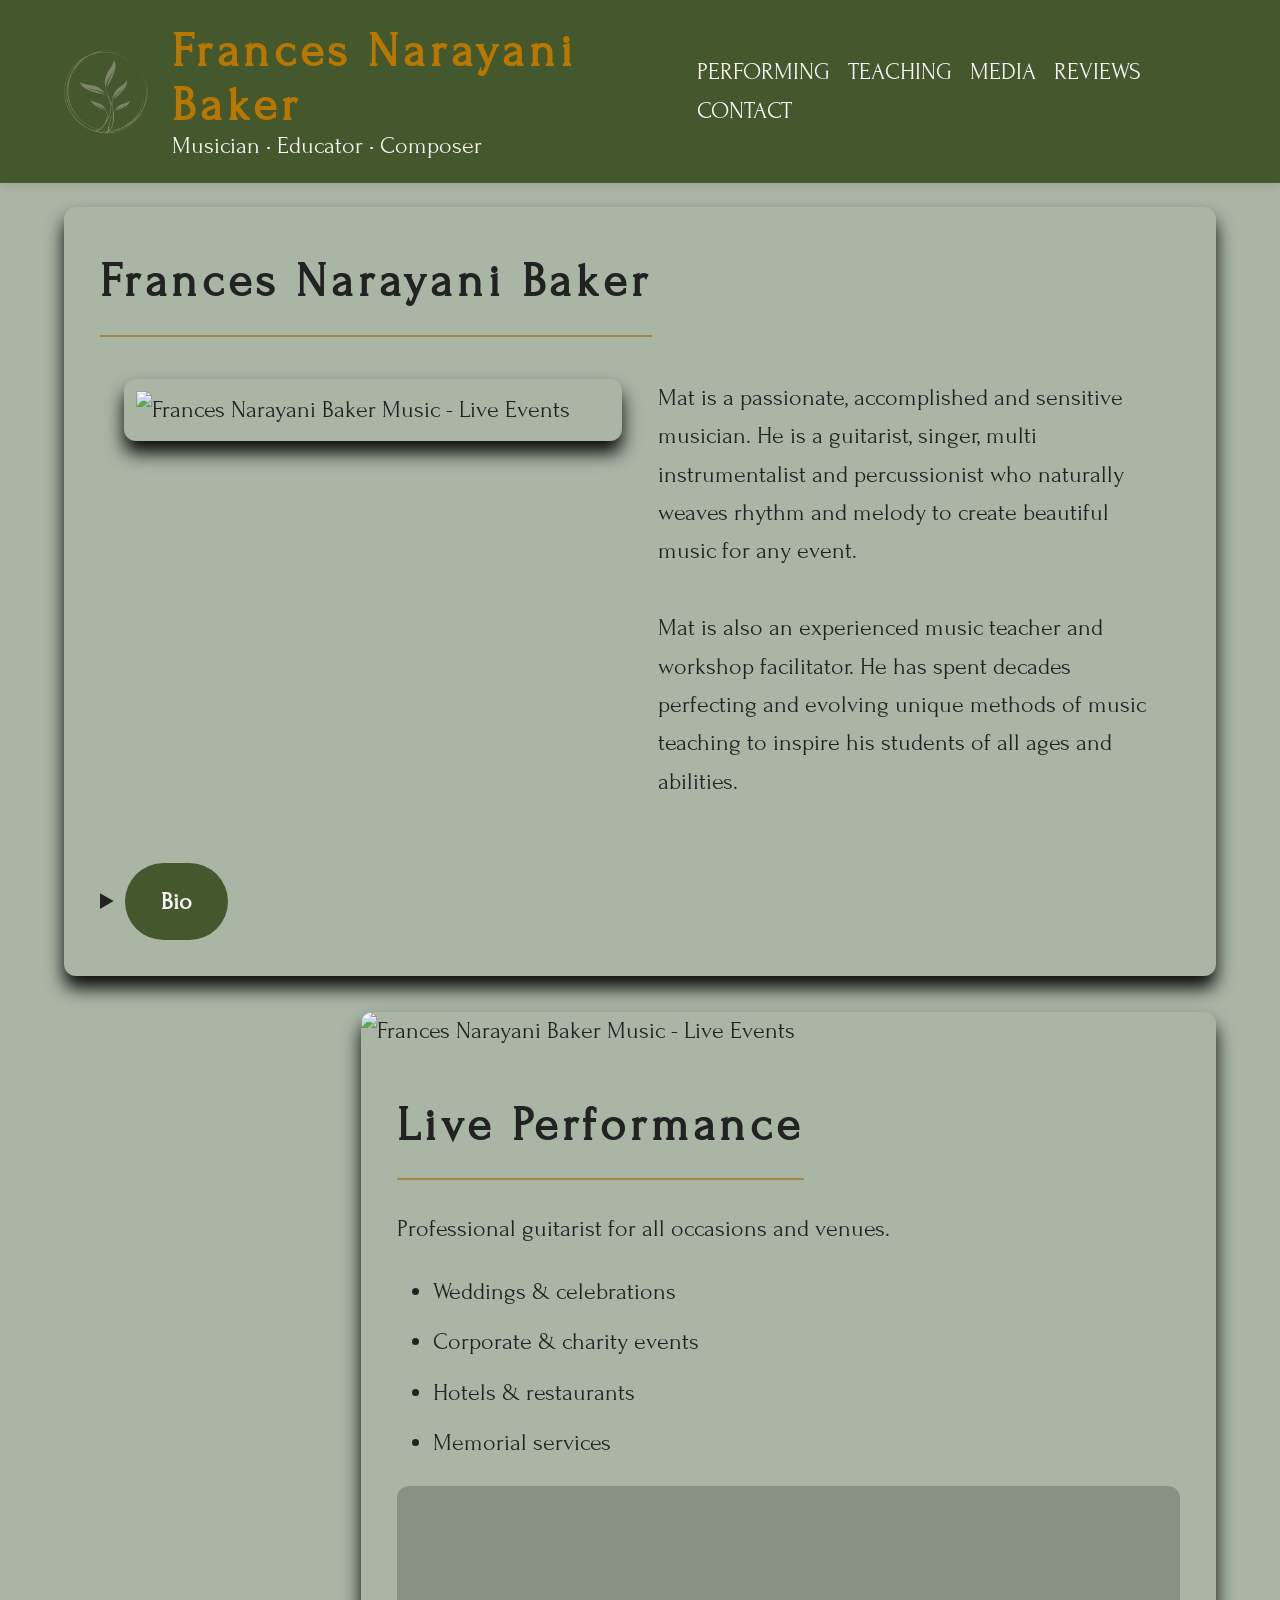
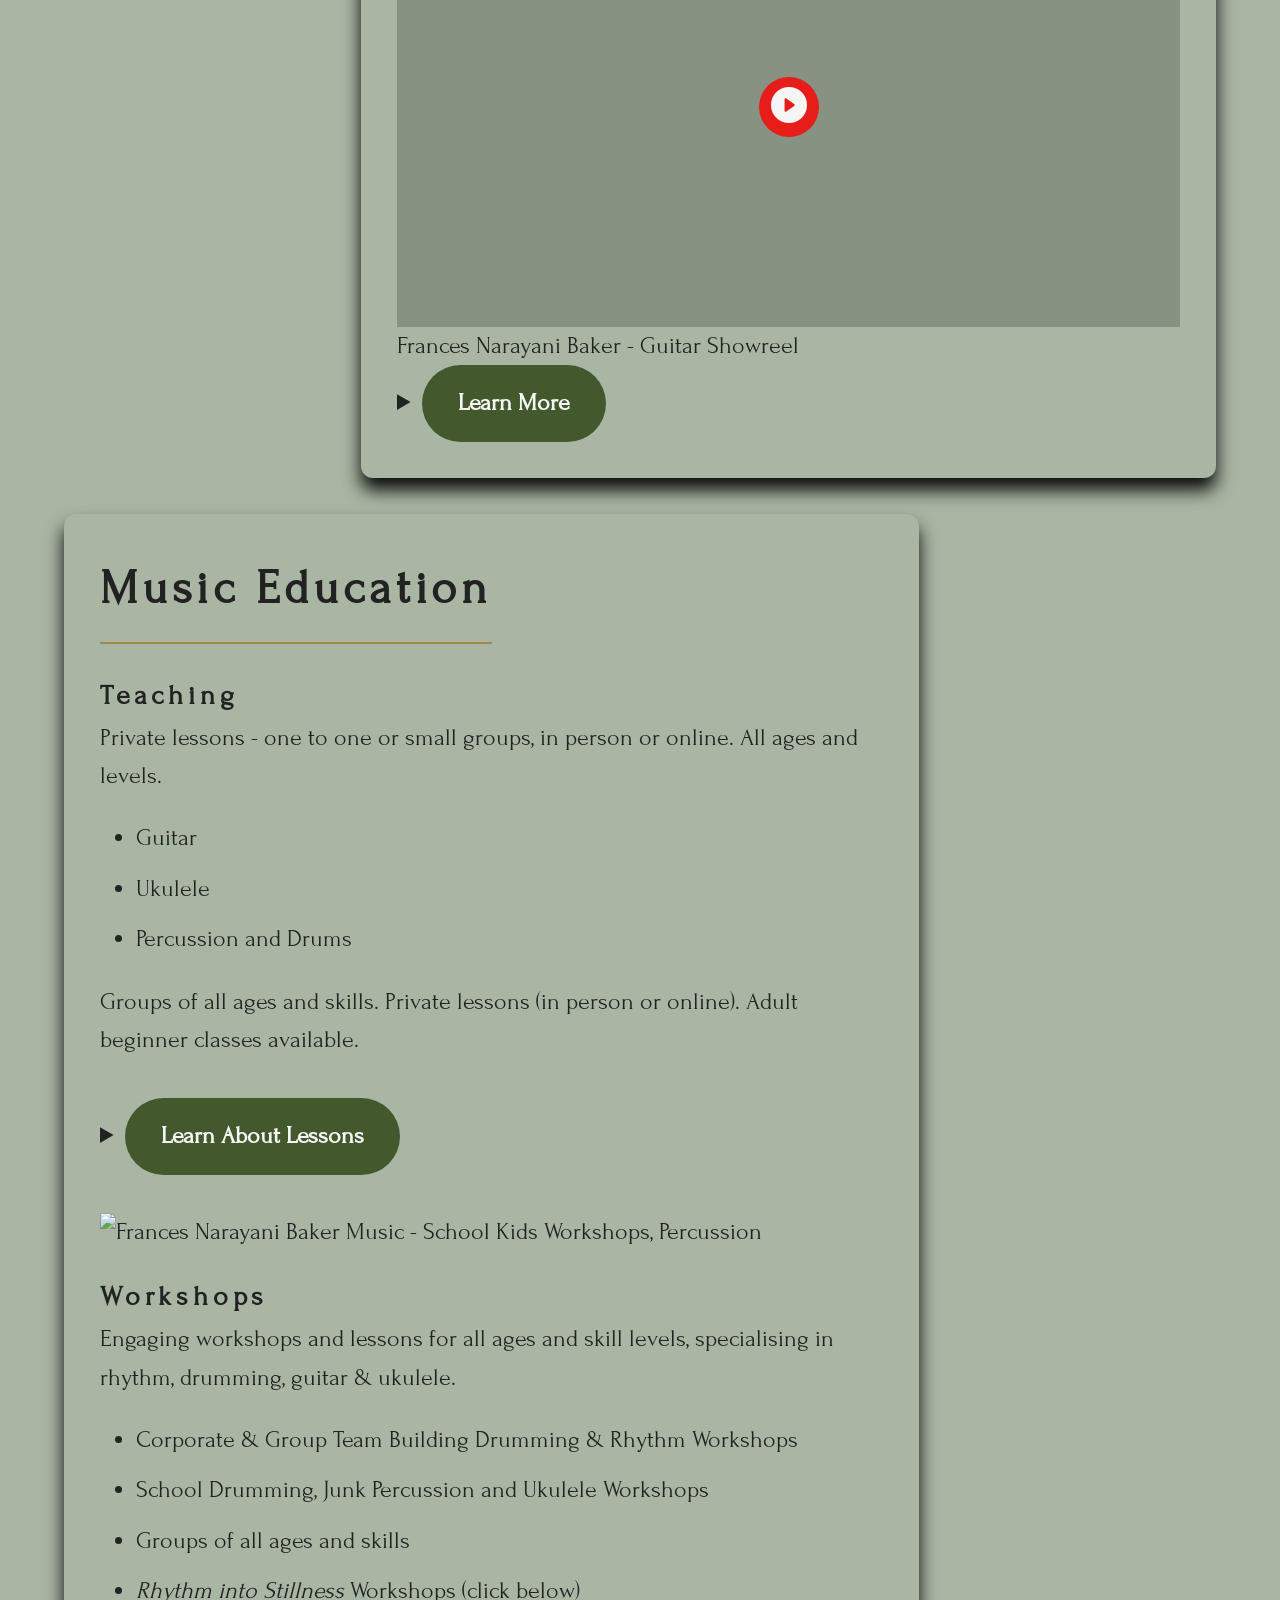
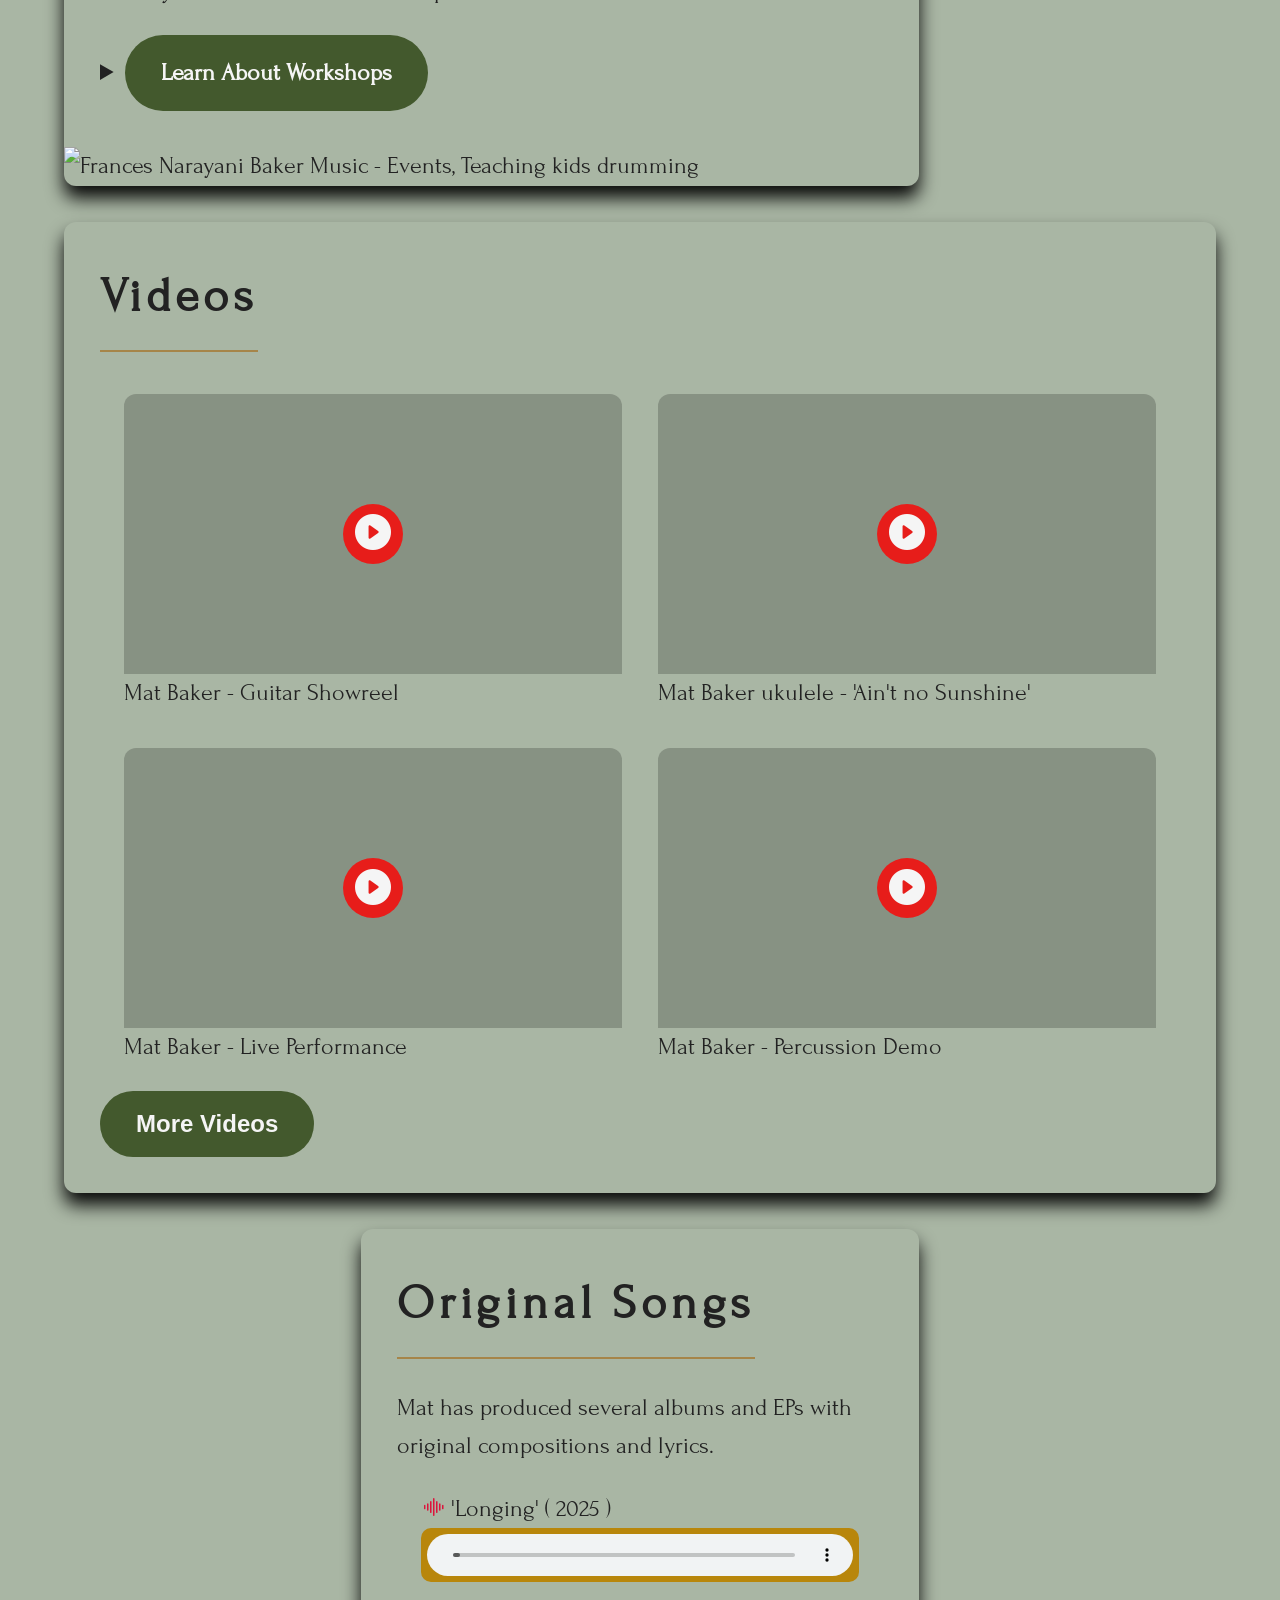
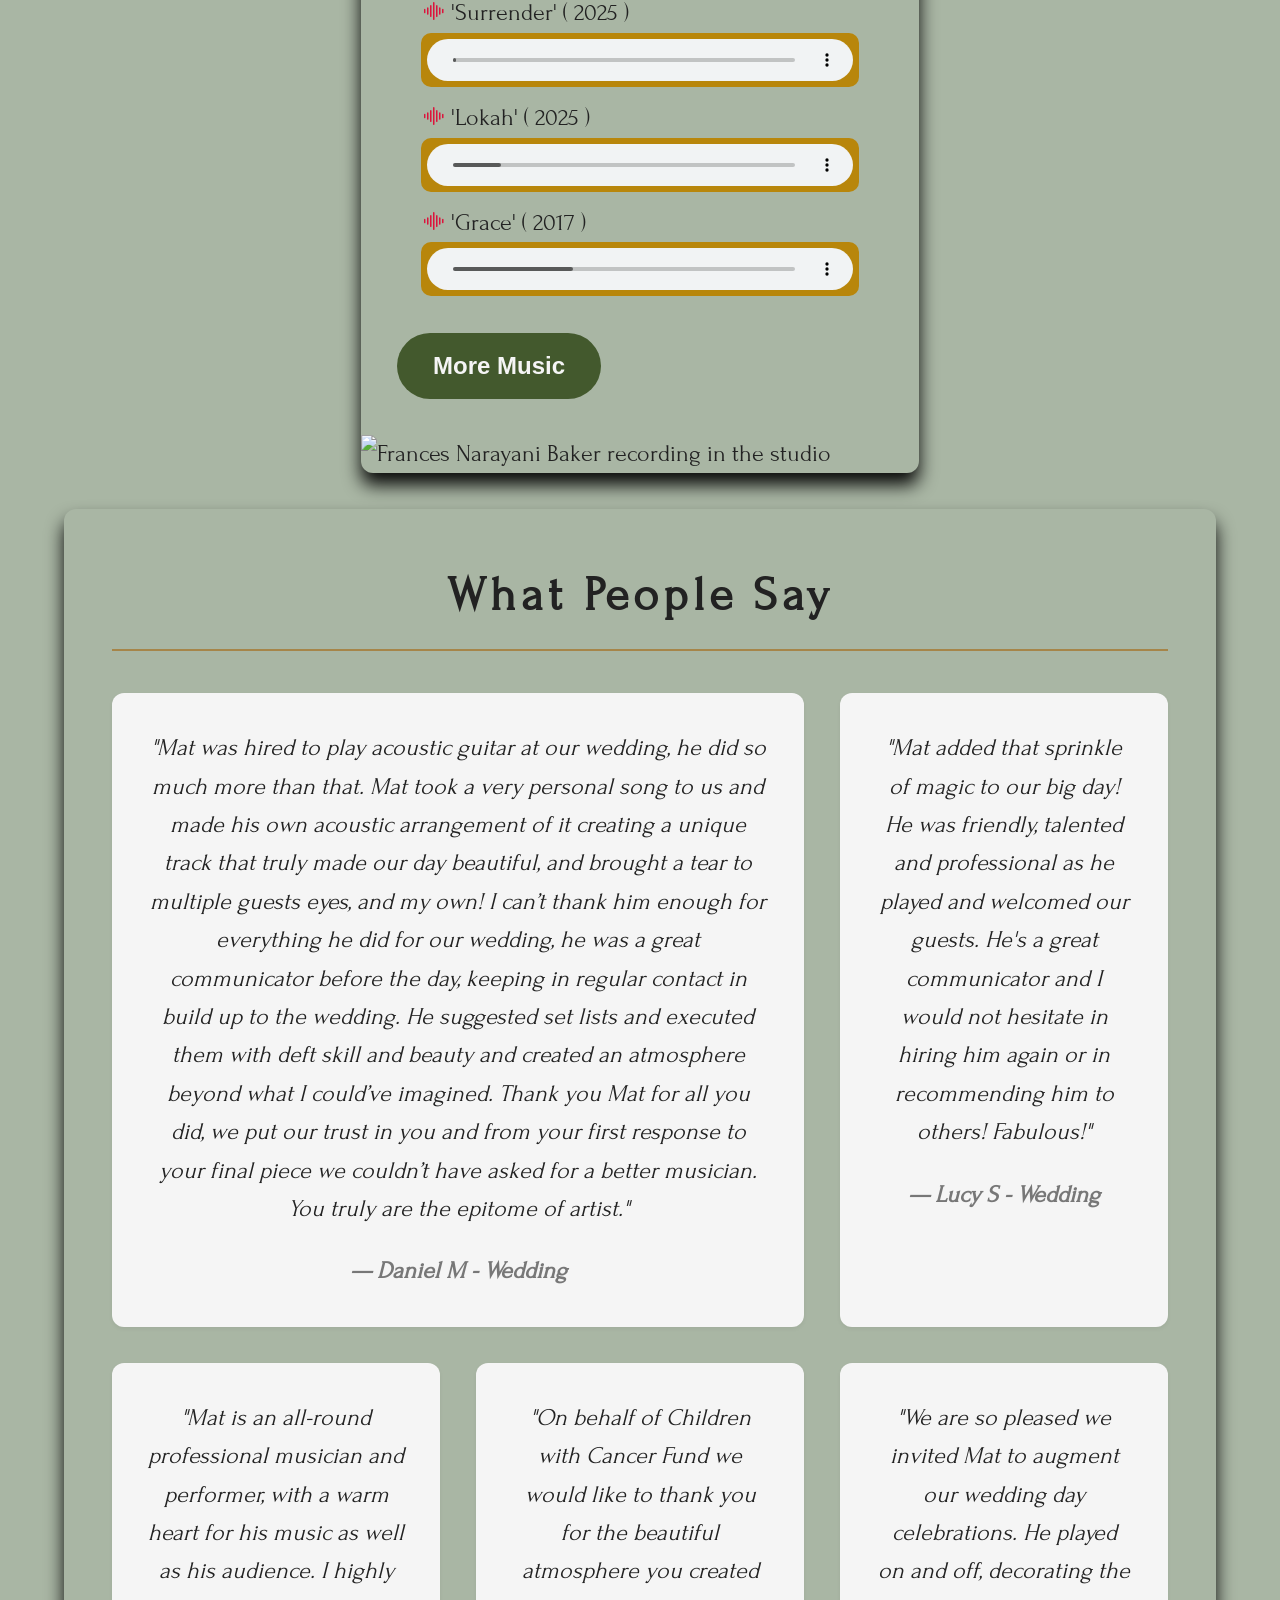
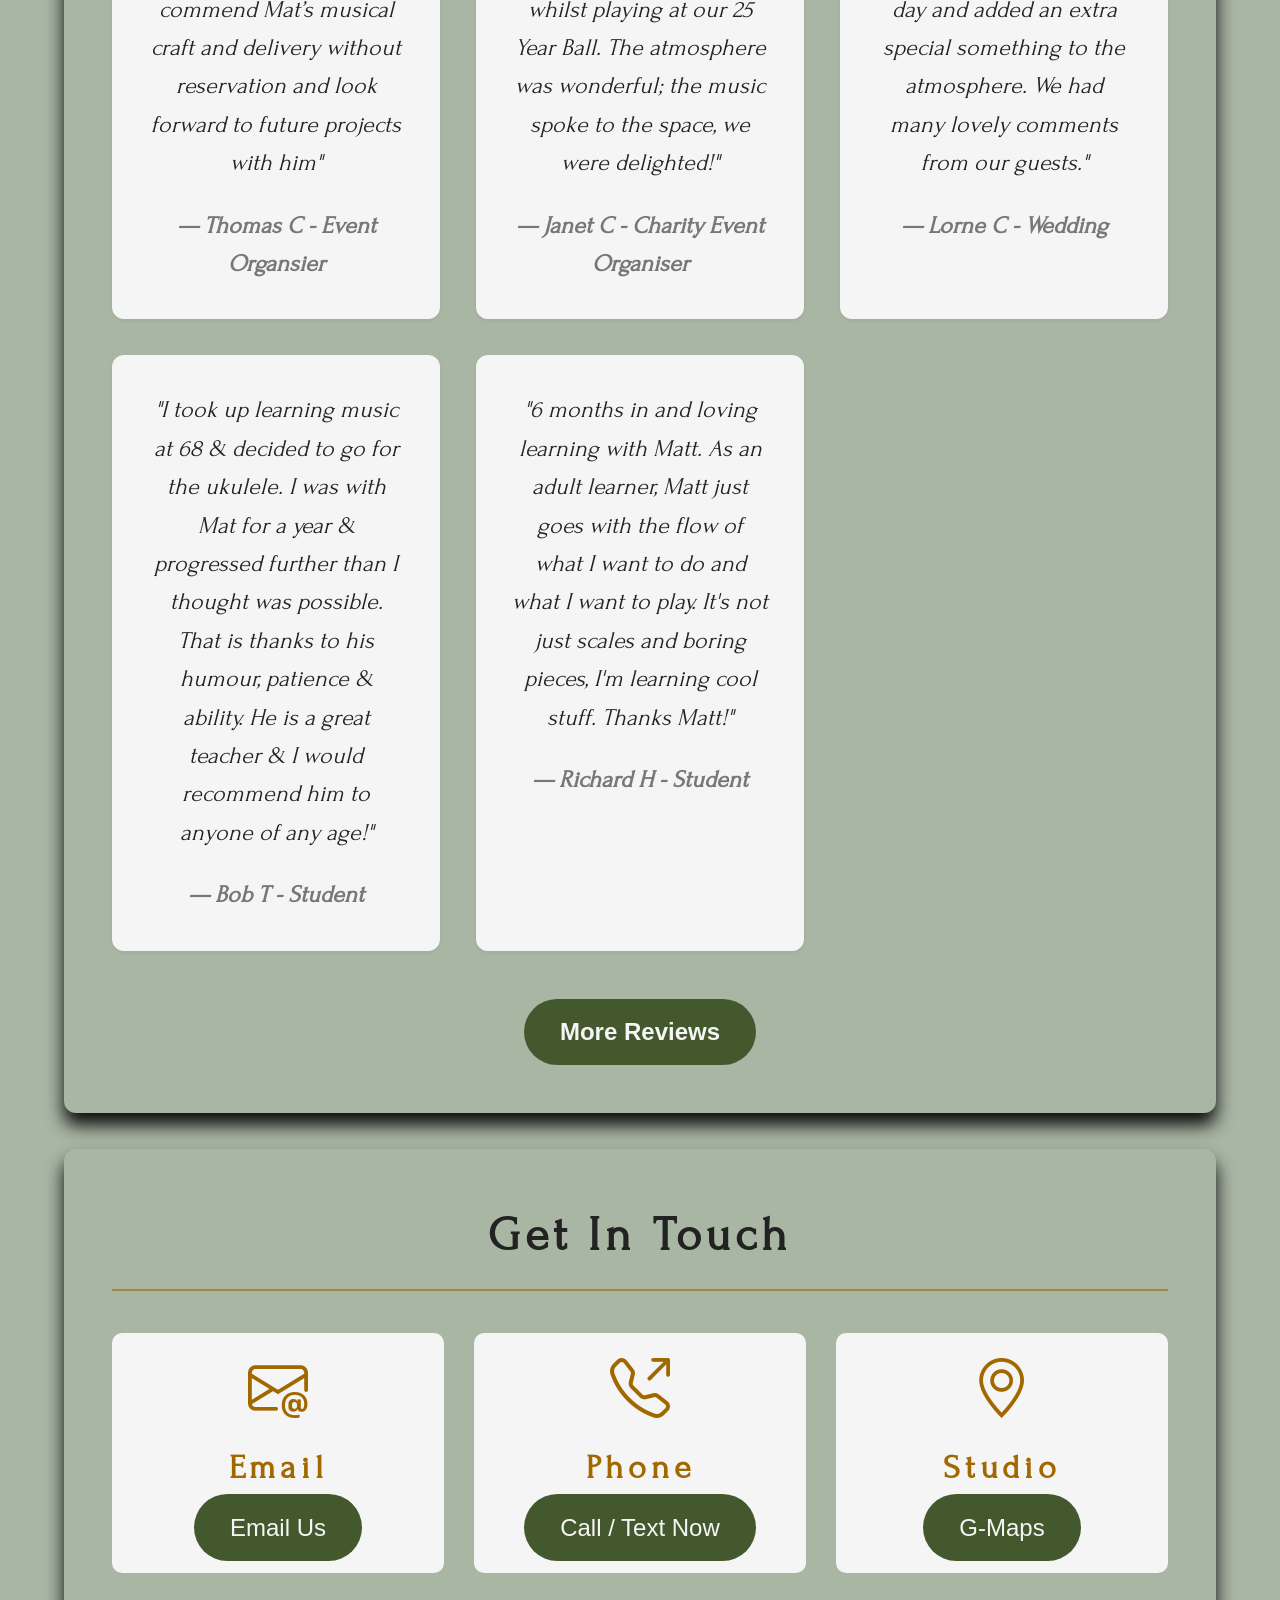
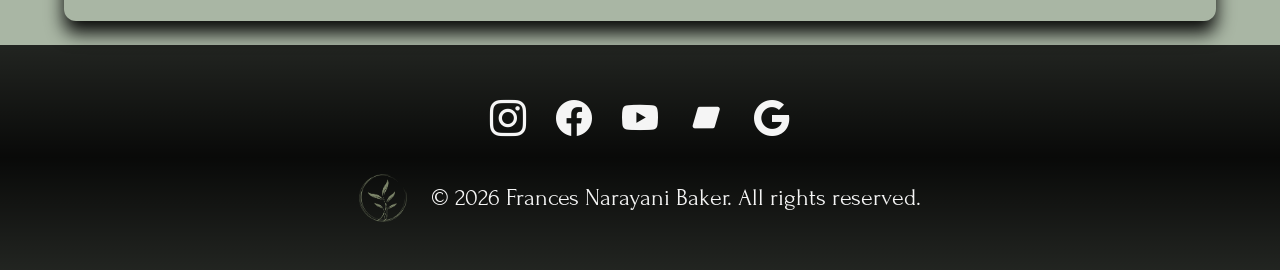
==== index.html @ ab8dd8be "1st template" ====
<!DOCTYPE html>
<html lang="en">
<!-- 
	GRID layout - Portofolio template
    francesnarayanibaker.com
	Made by Sound Spinning (soundspinning@hotmail.com)
    Last Updated: 10-Aug-2026
-->
<head>
	<!-- 1. Core Meta Tags -->
	<!-- ================= -->
	<!-- Character Encoding -->
	<meta charset="UTF-8">
	
	<!-- Viewport (Mobile Optimization) -->
	<meta name="viewport" content="width=device-width, initial-scale=1.0">

	<!-- Code Author -->
	<meta name="author" content="Sound Spinning" />
	
	<!-- Primary Title (Include Keywords + Location) -->
	<title>Frances Narayani Baker | Therapist • Educator • Voice</title>

	<!-- Meta Description (Include Services + Location + Call-to-Action) -->
	<meta name="description" content="Music teaching, performance, East Sussex (UK). Contact for a personalised plan to learn music, percussion for all ages and levels. From one to one to schools.">

	<!-- Canonical URL (Avoid Duplicate Content) -->
	<link rel="canonical" href="https://francesnarayanibaker.com">

	<!-- Favicon (All Sizes) - https://realfavicongenerator.net -->
	<link rel="shortcut icon" href="./favicon.ico" />
	<link rel="icon" type="image/png" href="./favicon-96x96.png" sizes="96x96" />
	<link rel="icon" type="image/svg+xml" href="./favicon.svg" />
	<link rel="apple-touch-icon" sizes="180x180" href="./apple-touch-icon.png" />
    <meta name="apple-mobile-web-app-title" content="Frances Narayani Baker Therapy" />
	<link rel="manifest" href="./site.webmanifest" />

	<!-- 2. Local SEO & Google Business Profile -->
	<!-- ====================================== -->
	<!-- Geo-Region Meta Tags -->
	<!-- Country code -->
	<meta name="geo.region" content="GB">
	<!-- City name -->
	<meta name="geo.placename" content="Polegate">
	
	<!-- Google Business Profile Verification (if applicable) -->
	<meta name="google-site-verification" content="2098875125428845201">

	<!-- Local Business Schema Markup (JSON-LD) -->
	<script type="application/ld+json">
	{
	  "@context": "https://schema.org",
	  "@type": "LocalBusiness",
	  "name": "Frances Narayani Baker Music",
	  "image": "https://francesnarayanibaker.com/Frances_Narayani_Baker_logo.png",
	  "@id": "https://francesnarayanibaker.com",
	  "url": "https://francesnarayanibaker.com",
	  "telephone": "+4407976016103",
	  "priceRange": "$$",
	  "address": {
		"@type": "PostalAddress",
		"streetAddress": "4, Gwynne Gardens, North Rd, Alfriston",
		"addressLocality": "Polegate",
		"addressRegion": "East Sussex",
		"postalCode": "BN26 5XA",
		"addressCountry": "GB"
	  },
	  "geo": {
		"@type": "GeoCoordinates",
		"latitude": 50.8106852,
		"longitude": 0.150852
	  },
	  "OpeningHoursSpecification": {
		"@type": "OpeningHoursSpecification",
		"dayOfWeek": ["Monday", "Tuesday", "Wednesday", "Thursday", "Friday"],
		"opens": "09:00",
		"closes": "17:00"
	  },
	  "sameAs": [
		"https://www.facebook.com/frances.narayani.baker/",
        "https://maps.app.goo.gl/xLrn3Hy6X6aX4E8p9",
		"https://share.google/IEazUCCgmDUl1PNHJ"
	  ]
	}
	</script>

	<!-- 3. Social Media & Open Graph (For Sharing) -->
	<!-- ============================ -->
	<!-- Open Graph (Facebook/LinkedIn) -->
	<meta property="og:title" content="Frances Narayani Baker | Musician • Educator • Composer">
	<meta property="og:description" content="Music teaching, performance, East Sussex (UK). Contact for a personalised plan to learn music, percussion for all ages and levels. From one to one to schools.">
	<meta property="og:image" content="https://francesnarayanibaker.com/Frances_Narayani_Baker_logo.png">
	<meta property="og:url" content="https://francesnarayanibaker.com">
	<meta property="og:type" content="website">
    <meta property="og:locale" content="en_GB">
	
	<!-- Twitter Card (maybe redundant?) -->
	<meta name="twitter:card" content="summary_large_image">
	<meta name="twitter:title" content="Frances Narayani Baker | Musician • Educator • Composer">
	<meta name="twitter:description" content="Music teaching, performance, East Sussex (UK). Contact for a personalised plan to learn music, percussion for all ages and levels. From one to one to schools.">
	<meta name="twitter:image" content="https://francesnarayanibaker.com/Frances_Narayani_Baker_logo.png">

    <!-- 4. Technical SEO & Performance -->
	<!-- ============================== -->
    <!-- FONTS -->
    <!-- Preconnect to Google Fonts/CDN -->
    <!-- <link rel="preconnect" href="https://fonts.googleapis.com">
    <link rel="preconnect" href="https://fonts.gstatic.com" crossorigin>
    <link href="https://fonts.googleapis.com/css2?family=Forum&display=swap" rel="stylesheet"> -->

    <!-- https://fonts.bunny.net/ - do not track, faster than G-fonts [?] -->
    <!-- <link rel="preconnect" href="https://fonts.bunny.net">
    <link href="https://fonts.bunny.net/css?family=forum:400" rel="stylesheet" /> -->
    <!-- Preload critical fonts -->
    <link rel="preload" href="css/fonts/Forum.woff2" as="font" type="font/woff2" crossorigin>

    <!-- Include critical font faces inline -->
    <style>
      @font-face {
        font-family: 'Forum';
        font-style: normal;
        font-weight: 400;
        font-display: swap;
        src: url('css/fonts/Forum.woff2') format('woff2');
      }
    </style>

    <!-- Preload JSON to boost load speed -->
    <link rel="preload" href="js/content.json" as="fetch" crossorigin="anonymous">

    <!-- Preconnect to Image Hosts (e.g., Imgix CDN) -->
    <link rel="preconnect" href="https://sound-spinning-pics.imgix.net">
    
    <!-- Main STYLES -->
    <link rel="stylesheet" href="./css/main.css" />
    <!-- <link rel="stylesheet" href="./css/carousels.css" /> -->
</head>

<body id="home">
    <header class="main-header">
        <div class="header-container">
            <a href="#home" class="branding" title="Home">
                <img src="favicon.svg" alt="Frances Narayani Baker Logo" class="logo">
                <div class="branding-text">
                    <h1>Frances Narayani Baker</h1>
                    <p class="tagline">Musician • Educator • Composer</p>
                </div>
            </a>

            <button class="mobile-menu-toggle" aria-label="Toggle menu" aria-expanded="false">
                <span class="hamburger"></span>
            </button>

            <nav class="main-nav">
                <ul>
                    <li><a href="#performance">Performing</a></li>
                    <!-- <li><a href="#teaching">Workshops</a></li> -->
                    <li><a href="#teaching">Teaching</a></li>
                    <li><a href="#media">Media</a></li>
                    <li><a href="#testimonials">Reviews</a></li>
                    <li><a href="#contact">Contact</a></li>
                </ul>
            </nav>
        </div>
    </header>
    
    <main class="grid-container">
        <!-- About Section -->
        <section id="about" class="card about">
            <div class="card-content">
                <!-- 3D Carousel -->
                <!-- <section class="carousel-section">
                    <div class="carousel-container">
                        <div class="carousel-3d-wrapper">
                            <div class="carousel-3d-track"> -->
                                <!-- Populated by content.js -->
                            <!-- </div>
                        </div>
                        <button class="carousel-nav carousel-prev" aria-label="Previous"><i class="bi bi-chevron-left"></i></button>
                        <button class="carousel-nav carousel-next" aria-label="Next"><i class="bi bi-chevron-right"></i></button>
                        <div class="carousel-indicators"></div>
                    </div>
                    <div id="carousel-fallback" style="display:none">
                        <p>Content failed to load. Please refresh or check your connection.</p>
                    </div>
                </section> -->
                <h2>Frances Narayani Baker</h2>
                <div class="about-grid">
                <div class="card card-main-image">
                    <img src="https://sound-spinning-pics.imgix.net/mat/mat_baker_perform_13.jpg?w=800&auto=compress,enhance,format" alt="Frances Narayani Baker Music - Live Events">
                </div>
                <!-- <br> -->
                <p>
                    Mat is a passionate, accomplished and sensitive musician. He is a guitarist, singer, multi instrumentalist and percussionist who naturally weaves rhythm and melody to create beautiful music for any event. 
                <!-- </p> -->
                    <br><br>
                <!-- <p> -->
                    Mat is also an experienced music teacher and workshop facilitator. He has spent decades perfecting and evolving unique methods of music teaching to inspire his students of all ages and abilities.
                </p>
                </div>
                <br>
                <details>
                    <summary><span class="cta">Bio</span></summary>
                    <p>
                        <br>
                        Mat is a solo artist and teacher (<strong>guitar, bouzouki, ukulele, voice, drums & percussion</strong>).
                        <br><br>
                        He has performed live for <strong>over 35 years</strong>: solo, and alongside many international musicians. He's taught music for over 30 years, and has also recorded with a large range of international artists including <strong>Ladysmith Black Mambazo</strong> (South African acapella group).
                        <br><br>
                        Mat studied at the <strong>London Guitar Institute</strong>, as well as with various world renowned music teachers including Glen Velez (master frame drummer) and Reinhard Flatischler (Taketina). He has spent a number of years living in Spain, where he studied and soaked up the flamenco flavours.
                        <br><br>
                        He dedicates his career to both performing and teaching, sharing his passion for the joy of creating music.
                    </p>
                </details>
            </div>
        </section>

        <!-- Performance Section -->
        <section id="performance" class="card performance">
            <div class="card-image">
                <img src="https://sound-spinning-pics.imgix.net/mat/profile_6_bouzouki.jpg?w=800&auto=compress,enhance,format" alt="Frances Narayani Baker Music - Live Events" loading="lazy">
            </div>
            <div class="card-content">
                <h2>Live Performance</h2>
                <p>Professional guitarist for all occasions and venues.</p>
                <ul>
                    <li>Weddings & celebrations</li>
                    <li>Corporate & charity events</li>
                    <li>Hotels & restaurants</li>
                    <li>Memorial services</li>
                </ul>
                <!-- VID-live -->
                <div class="video-item">
                    <div class="video-thumb" 
                         data-youtube-id="txP4tpgor30" 
                         style="background-image: url(https://img.youtube.com/vi/txP4tpgor30/hqdefault.jpg)">
                        <button class="play-button" aria-label="Play video">
                            <i class="bi bi-play-circle-fill"></i>
                        </button>
                    </div>
                    <p><i class="bi bi-film"> </i>Frances Narayani Baker - Guitar Showreel</p>
                </div>
                <details>
                    <summary><span class="cta">Learn More</span></summary>
                    <p>
                        <br>
                        Atmospheric acoustic music from an experienced, passionate and sensitive musician.
                        <ul>
                            <li>Mat creates an <strong>ambience and atmosphere</strong>, a beautiful background to your special event.</li>
                            <li>He offers a unique mix of styles <strong>tailored to your needs</strong>, as well as bespoke arrangements.</li>
                            <li>His main influences are <strong>Jazz, Folk, Classical, Celtic, Latin and Soul</strong>. He's also a singer and can include vocals in your song list.</li>
                            <li>Mat has performed live for <strong>over 35 years</strong> solo, as well as alongside many international musicians.</li>
                        </ul>
                    </p>
                    <p>
                        <strong>Equipment</strong>: <br>
                        High quality compact and discreet sound system (AER) to adapt for intimate or larger gatherings. Battery amplification is also catered for. A microphone can be provided for speeches, as well as recorded background music during breaks.
                    </p>
                    <br>
                    <details>
                        <summary><strong>Sample Song List</strong> (click to open)</summary>
                        <p>
                            Happy Birthday! - Traditional & Stevie Wonder <br>
                            You Are The Sunshine of My Life - Stevie Wonder <br>
                            Norwegian Wood - The Beatles <br>
                            Yesterday - The Beatles <br>
                            Bloom (The Paper Kites) Inst. & Voc <br>
                            Scarborough Fair - Traditional <br>
                            Wild Mountain Thyme - Traditional <br>
                            Keep Your Head Up - Ben Howard <br>
                            Baby Can I Hold You Tonight - Tracy Chapman <br>
                            Romance - Classical <br>
                            Herencia Latina - Paco Peña <br>
                            Entre Dos Aguas - Paco de Lucia <br>
                            Aint No Sunshine - Bill Withers <br>
                            Sally Gardens - Traditional <br>
                            Drunken Sailor - Traditional <br>
                            Many Rivers to Cross - Jimmy Cliff (UB40) <br>
                            Fragile - Sting <br>
                            So What - Miles Davis <br>
                            All Blues - Miles Davis <br>
                            Here comes the Sun - George Harrison (the Beatles) <br>
                            Tomorrow the Sun Will Rise - unknown <br>
                            Silent Night - Traditional <br>
                            Aire de Flamenco <br>
                            Every Breath You Take - The Police <br>
                            How Insensitive - Antonio Carlos Jobim <br>
                            Amazing Grace - Gospel traditional <br>
                            Dance of a Dark Sea - unknown <br>
                            Cavatina - Stanley Myers <br>
                            Lokah Samastah - Traditional Peace mantra <br>
                            Pretty Maid Milking Her Cow - Traditional Irish <br>
                            Si Bheag Si Mhor - Turlough O’Carolan <br>
                            Down to the River - Gospel Traditional <br>
                            Ashokan Farewell - Traditional <br>
                            Dirty Old Town - Ewan MacColl (the Pogues) <br>
                            Nkosi Sikelel' iAfrika - Traditional South African <br>
                            Sarvesham - Tina Turner inspired peace mantra <br>
                            Gayatri Mantra - Traditional Indian <br>
                            In the bleak midwinter - Holst <br>
                            Greensleeves - traditional <br>
                            Tears in Heaven - Eric Clapton <br>
                            Don't know Why - Jesse Harris (Norah Jones) <br>
                        </p>
                    </details>
                    <br>
                    <a href="#contact"><button class="cta">Bookings & Info</button></a>
                </details>
            </div>
        </section>

        <!-- Teaching Section -->
        <section id="teaching" class="card teaching">
            <div class="card-content">
                <h2>Music Education</h2>
                <h3 id="lessons" style="padding-top: 0;">Teaching</h3>
                <p>Private lessons - one to one or small groups, in person or online. All ages and levels.</p>
                <ul>
                    <li>Guitar</li>
                    <li>Ukulele</li>
                    <li>Percussion and Drums</li>
                </ul>
                <p>Groups of all ages and skills. Private lessons (in person or online). Adult beginner classes available.
                </p>
                <br>
                <details>
                    <summary><span class="cta">Learn About Lessons</span></summary>
                    <p>
                        <br>
                        The <strong>joy and pleasure of being creative</strong> with a musical instrument is something we can all experience given the right support.
                        <ul>
                            <li>Learn the tricks and tools to play expressive and dynamic music.</li>
                            <li>Tailor made lessons to inspire creativity and passion for adults and children.</li>
                            <li>From one to one lessons at any age to kids workshops in schools.</li>
                        </ul>
                    </p>
                    <a href="#contact"><button class="cta">Book a Lesson</button></a>
                </details>

                <br>
                <div class="card-image">
                <img src="https://sound-spinning-pics.imgix.net/mat/mat_baker_schools_1.jpg?w=800&auto=compress,enhance,format" alt="Frances Narayani Baker Music - School Kids Workshops, Percussion">
                </div>

                <h3>Workshops</h3>
                <p>Engaging workshops and lessons for all ages and skill levels, specialising in rhythm, drumming, guitar & ukulele.</p>
                <ul>
                    <li>Corporate & Group Team Building Drumming & Rhythm Workshops</li>
                    <li>School Drumming, Junk Percussion and Ukulele Workshops</li>
                    <li>Groups of all ages and skills</li>
                    <li><em>Rhythm into Stillness</em> Workshops (click below)</li>
                </ul>
                <details>
                    <summary><span class="cta">Learn About Workshops</span></summary>
                    <p>
                        <br>
                        <h4>Team Building Workshops</h4>
                        Drumming and rhythm are an incredible team building tool. They can be unifying, empowering and bonding. We can all join in a rhythm, irrespective of ability. The power of listening and building rhythm together is a powerful, primal experience.  Mat is an experienced and engaging workshop facilitator who brings lightness, fun and creativity to all his workshops.
                    </p>
                    <p>
                        <br>
                        <h4>School Workshops</h4>
                        <h5>Drum and Junk Percussion</h5>
                        Children love to drum! It is an engaging and educational experience that encourages focus, coordination and listening skills. 
                        <br><br>
                        For younger children, drumming is a way to learn about numbers and develop concentration. For older children, it can help build confidence and creativity and support them to work together.  All the time being playful and fun, whilst experiencing a connection to music in the most primal way. People have drummed all over the world for thousands of years. 
                        <br><br>
                        Workshops are available for all ages from pre-school to year 12, including SEN. 
                        <br>
                        Drums are provided. 
                        <br><br>
                        <h5>Ukulele Workshops</h5>
                        The ukulele is an accessible, easy, fun instrument that can be a gateway into the magic of playing music. Learning it combines rhythm, melody, and chords. The ukulele is a beautiful instrument in its own right, whilst also being a natural introduction to the world of stringed instruments. 
                        <br><br>
                        Workshops are suitable for all ages from 6 years, and can be for complete beginners or tailored for those with experience.  Instruments provided depending on numbers.
                    </p>
                    <p>
                        <br>
                        <h4>Rhythm into Stillness</h4>
                        Join Mat for a rhythmical, meditative journey. A playful and challenging exploration into our body, mind and soul using drums, steps, claps, shakers and your voice.
                        <ul>
                            <li>Use different rhythmical patterns to support your growth in body awareness.</li>
                            <li>Starting energetically we will move towards a place of inner stillness.</li>
                            <li>No musical skills are necessary just an openness to explore.</li>
                        </ul>
                        <span style="position: relative; display: block;"><img class="stillness" src="assets/rhythm_into_stillness_logo.svg" alt="rhythm into stillness logo"></span>
                    </p>
                    <a href="#contact"><button class="cta">Book a Workshop</button></a>
                </details>

            </div>
            <div class="card-image">
                <img src="https://sound-spinning-pics.imgix.net/mat/profile_3b.jpg?w=800&auto=compress,enhance,format" alt="Frances Narayani Baker Music - Events, Teaching kids drumming">
            </div>
        </section>

        <!-- Videos Section -->
        <section id="media" class="card videos">
            <div class="card-content">
            <h2>Videos</h2>
            <div class="video-grid">
            <!-- Populated by content.js -->
                <!-- Lazy-loaded YouTube iframe placeholder -->
            </div>
            <a href="https://www.youtube.com/@matbakermusic" target="_blank" rel="noopener"><button class="cta">More Videos</button></a>
            </div>
        </section>
        
        <!-- Composition Section -->
        <section id="composition" class="card composition">
            <div class="card-content">
                <h2>Original Songs</h2>
                <p>Mat has produced several albums and EPs with original compositions and lyrics.</p>
                <div class="audio-player">
                <!-- Populated by content.js -->
                </div>
                <a href="https://matbaker.bandcamp.com/" target="_blank" rel="noopener"><button class="cta">More Music</button></a>
            </div>
            <div class="card-image">
                <img src="https://sound-spinning-pics.imgix.net/mat/mat_baker_perform_6.jpg?w=800&auto=compress,enhance,format" alt="Frances Narayani Baker recording in the studio" loading="lazy">
            </div>
        </section>
        
        <!-- Testimonials -->
        <section id="testimonials" class="card testimonials">
            <h2>What People Say</h2>
            <div class="testimonial-grid">
                <blockquote>
                    <p>"Mat was hired to play acoustic guitar at our wedding, he did so much more than that. Mat took a very personal song to us and made his own acoustic arrangement of it creating a unique track that truly made our day beautiful, and brought a tear to multiple guests eyes, and my own! I can’t thank him enough for everything he did for our wedding, he was a great communicator before the day, keeping in regular contact in build up to the wedding. He suggested set lists and executed them with deft skill and beauty and created an atmosphere beyond what I could’ve imagined. Thank you Mat for all you did, we put our trust in you and from your first response to your final piece we couldn’t have asked for a better musician. You truly are the epitome of artist."</p>
                    <cite>— Daniel M - Wedding</cite>
                </blockquote>
                <blockquote>
                    <p>"Mat added that sprinkle of magic to our big day! He was friendly, talented and professional as he played and welcomed our guests. He's a great communicator and I would not hesitate in hiring him again or in recommending him to others! Fabulous!"</p>
                    <cite>— Lucy S - Wedding</cite>
                </blockquote>
                <blockquote>
                    <p>"Mat is an all-round professional musician and performer, with a warm heart for his music as well as his audience. I highly commend Mat’s musical craft and delivery without reservation and look forward to future projects with him"</p>
                    <cite>— Thomas C - Event Organsier</cite>
                </blockquote>
                <blockquote>
                    <p>"On behalf of Children with Cancer Fund we would like to thank you for the beautiful atmosphere you created whilst playing at our 25 Year Ball. The atmosphere was wonderful; the music spoke to the space, we were delighted!"</p>
                    <cite>— Janet C - Charity Event Organiser</cite>
                </blockquote>
                <blockquote>
                    <p>"We are so pleased we invited Mat to augment our wedding day celebrations. He played on and off, decorating the day and added an extra special something to the atmosphere. We had many lovely comments from our guests."</p>
                    <cite>— Lorne C - Wedding</cite>
                </blockquote>
                <blockquote>
                    <p>"I took up learning music at 68 & decided to go for the ukulele. I was with Mat for a year & progressed further than I thought was possible. That is thanks to his humour, patience & ability. He is a great teacher & I would recommend him to anyone of any age!"</p>
                    <cite>— Bob T - Student</cite>
                </blockquote>
                <blockquote>
                    <p>"6 months in and loving learning with Matt. As an adult learner, Matt just goes with the flow of what I want to do and what I want to play. It's not just scales and boring pieces, I'm learning cool stuff. Thanks Matt!"</p>
                    <cite>— Richard H - Student</cite>
                </blockquote>
            </div>
            <a href="https://www.google.com/maps/place/Frances+Narayani+Baker/@50.8231929,0.0465734,12z/data=!4m8!3m7!1s0x83c4c03116a659c7:0xaa0e3ba9e5090d31!8m2!3d50.8232219!4d0.1289732!9m1!1b1!16s%2Fg%2F11ygl4wwb5?entry=ttu&g_ep=EgoyMDI2MDgwNS4xIKXMDSoASAFQAw%3D%3D" target="_blank" rel="noopener"><button class="cta">More Reviews</button></a>
        </section>
        
        <!-- Contact Section -->
        <section id="contact" class="card contact">
            <h2>Get In Touch</h2>
            <section class="features">
                <div class="feature">
                    <i class="bi bi-envelope-at"></i>
                    <h3>Email</h3>
                    <!-- <p>Contact for a free consultation</p> -->
                    <a href="mailto:francesnarayanibaker@gmail.com"><button class="cta">Email Us</button></a>
                </div>
                <div class="feature">
                    <i class="bi bi-telephone-outbound"></i>
                    <h3>Phone</h3>
                    <!-- <p>Let's discuss your specific needs</p> -->
                    <a href="tel:+4407976016103"><button class="cta">Call / Text Now</button></a>
                </div>
                <div class="feature">
                    <i class="bi bi-geo-alt"></i>
                    <h3>Studio</h3>
                    <!-- <p>East Sussex (UK)</p> -->
                    <!-- <br> -->
                    <a href="https://maps.app.goo.gl/xLrn3Hy6X6aX4E8p9" target="_blank" rel="noopener"><button class="cta">G-Maps</button></a>
                </div>
            </section>

            <!-- <details>
			    <summary><span class="cta">Fill a Form</span></summary>
                <form class="contact-form">
                    <input type="text" placeholder="Your Name" required>
                    <input type="email" placeholder="Your Email" required>
                    <select>
                        <option value="">I'm interested in...</option>
                        <option value="lessons">Music Lessons</option>
                        <option value="performance">Booking a Performance</option>
                        <option value="composition">Commissioning Music</option>
                        <option value="other">Other Inquiry</option>
                    </select>
                    <textarea placeholder="Your Message" rows="5" required></textarea>
                    <button type="submit" class="cta">Send Message</button>
                </form>
            </details> -->
        </section>
    </main>
    
    <footer class="footer">
        <div class="social-links">
            <a href="https://www.instagram.com/francesnarayanibaker/" target="_blank" rel="noopener"><i class="bi bi-instagram" title="Instagram"></i></a>
            <a href="https://www.facebook.com/frances.narayani.baker/" target="_blank" rel="noopener"><i class="bi bi-facebook" title="Facebook"></i></a>
            <a href="https://www.youtube.com/@NarayaniKirtan" target="_blank" rel="noopener"><i class="bi bi-youtube" title="YouTube"></i></a>
            <a href="https://francesnarayanibaker.bandcamp.com/" target="_blank" rel="noopener"><i class="bi bi-suit-diamond-fill" title="Bandcamp"></i></a>
            <a href="https://share.google/IEazUCCgmDUl1PNHJ" target="_blank" rel="noopener"><i class="bi bi-google" title="G-Reviews"></i></a>
            <!-- <a href="https://musicbrainz.org/artist/18c39086-f606-4fdf-ba03-85aec6dfb7ba" target="_blank" rel="noopener"><img src="/css/icons/musicbrainz.svg" class="bi bi-musicbrainz" title="MusicBrainz" style="width: 1.5rem; height: 1.667rem; margin-bottom: -0.2rem;">
            </a> -->
        </div>
        <div class="footer-row">
            <a href="#home">
                <img src="favicon.svg" alt="Frances Narayani Baker Logo" class="logo">
            </a>
            &copy; 2026 Frances Narayani Baker. All rights reserved.
        </div>
    </footer>

	<!-- <div class="foot-bar">
		<span>
			<a>
			<span>&#9874;</span>
            </a>
		</span>
	</div> -->

    <!-- MODALs -->
	<!-- Controls MODAL -->
	<!-- <div id="controls-modal">
	    <span class="close">&cross;</span> -->

		<!--Theme switch-->
		<!-- <input type="checkbox" id="themeSwitch" name="theme-switch" class="theme-switch__input" />
		<label for="themeSwitch" class="theme-switch__label">
		  <span>Switch theme</span>
		</label> -->

		<!--Gap switch-->
		<!-- <span class="range">
			<datalist id="values">
		  	<option value="-2" label="1"></option>
		  	<option value="-1" label="2"></option>
		  	<option value="0" label="3"></option>
		  	<option value="1" label="4"></option>
		  	<option value="2" label="5"></option>
		  </datalist>
		  <input type="range" min="-2" max="2" value="0" step="1" list="values" id="gapSwitch"name="gap-switch" class="gap-switch__input"/>
		  <label for="gapSwitch" class="gap-switch__label">
		    <span>Font size</span>
		  </label>
		</span> -->
	<!-- </div> -->

    <script src="js/content.js"></script>
    <!-- <script src="js/carousels.js"></script> -->
    <script src="js/main.js"></script>
    <!-- free Bootstrap ICONS -->
    <!-- <link rel="stylesheet" href="css/bootstrap-icons.css"> -->
    <style>
/*!
 * Bootstrap Icons v1.13.1 (https://icons.getbootstrap.com/)
 * Copyright 2019-2024 The Bootstrap Authors
 * Licensed under MIT (https://github.com/twbs/icons/blob/main/LICENSE)
 */

@font-face {
  /* font-display: block; */
  font-display: swap;
  font-family: "bootstrap-icons";
  src: url("css/fonts/bootstrap-icons.woff2") format("woff2"),
       url("css/fonts/bootstrap-icons.woff") format("woff");
}

.bi::before,
[class^="bi-"]::before,
[class*=" bi-"]::before {
  display: inline-block;
  font-family: bootstrap-icons !important;
  font-style: normal;
  font-weight: normal !important;
  font-variant: normal;
  text-transform: none;
  line-height: 1;
  vertical-align: -.125em;
  -webkit-font-smoothing: antialiased;
  -moz-osx-font-smoothing: grayscale;
}

.bi-chevron-left::before { content: "\f284"; }
.bi-chevron-right::before { content: "\f285"; }
.bi-instagram::before { content: "\f437"; }
.bi-facebook::before { content: "\f344"; }
.bi-geo-alt::before { content: "\f3e8"; }
.bi-google::before { content: "\f3f0"; }
.bi-play-circle-fill::before { content: "\f4f2"; }
.bi-soundwave::before { content: "\f57c"; }
.bi-suit-diamond-fill::before { content: "\f59b"; }
.bi-telephone-outbound::before { content: "\f5bc"; }
.bi-youtube::before { content: "\f62b"; }
.bi-envelope-at::before { content: "\f84c"; }
    </style>
</body>
</html>
---- css/main.css ----
/* Base Styles */
/* set global VARIABLES */
:root {
    --base-size: 20px;
    --gap: 1.5rem;
    /* --primary: darkorange; */
    --primary: rgb(67, 89, 45);
    --h2-border: #A68549;
    --text: #222;
    --text-2: #777;
    /*  */
    --navHeight: 100px;
    /* Mat's theme */
    --light: whitesmoke;
    --dark: #2c3e50;
    --gradDark: #43592D;
    --gradLight: #A68549;
    --gradLightNav: rgb(185, 119, 0);
    --background: #a9b6a4;
    --nav-gradDark: rgba(0, 0, 0, 0.95);
    --nav-gradLight: rgba(0, 0, 0, 0.8);
    --nav-background: linear-gradient(0deg, var(--nav-gradLight), var(--nav-gradDark), var(--nav-gradLight));
}

html {
    box-sizing: border-box;
    font-size: var(--base-size);
    font-size: min(1rem + 1vw, calc(var(--base-size) + 4px));
    line-height: 1.6;
    overflow-x: hidden;
}

*,
*::before,
*::after {
    box-sizing: inherit;
    margin: 0;
    padding: 0;
}

body {
    font-family: "Forum", serif, -apple-system, BlinkMacSystemFont, 'Segoe UI', Roboto, Oxygen, Ubuntu, Cantarell, 'Open Sans', 'Helvetica Neue', sans-serif;
    font-weight: 400;
    font-style: normal;
    font-optical-sizing: auto;
    margin: 0 auto;
    background: var(--background);
    color: var(--text);
    padding-top: var(--navHeight);
}

h1, h2, h3, h4 {
    letter-spacing: 0.2rem;
}

h3 {
    padding-top: 1rem;
}

a {
    text-decoration: none;
    color: var(--primary);
}

/* Add ANIMATIONs */
@keyframes slideIn {
  from {translate: 0vw 100vh; opacity: 0; scale: 0;}
  to {translate: 0 0; opacity: 1; scale: 1;}
}

@keyframes slideOut {
  from {translate: 0 0; opacity: 1; scale: 1;}
  to {translate: 100vw 100vh; opacity: 0; scale: 0;}
}

/* Header */
.main-header {
    position: fixed;
    top: 0;
    left: 0;
    width: 100%;
    /* background: var(--nav-background); */
    background: var(--primary);
    color: var(--light);
    z-index: 1;
    box-shadow: 0 2px 10px rgba(0,0,0,0.1);
}

.header-container {
    max-width: 1200px;
    margin: 0 auto;
    padding: 1rem;
    display: flex;
    justify-content: space-between;
    align-items: center;
    position: relative;
}

/* Logo & Branding Styles */
.branding {
    display: flex;
    align-items: center;
    text-decoration: none;
    color: inherit;
}

.logo {
    width: 3.5rem;
    height: 3.5rem;
    margin-right: 1rem;
    border-radius: 10px;
    object-fit: contain;
}

.branding-text {
    display: flex;
    flex-direction: column;
    line-height: initial;
}

.branding:hover {
    opacity: 0.9;
}

.branding-text h1 {
    /* color: var(--gradLight); */
    color: var(--gradLightNav);
}

.branding-text:hover h1 {
    color: whitesmoke;
}

/* Desktop Navigation */
.main-nav ul {
    display: flex;
    flex-wrap: wrap;
    list-style: none;
}

.main-nav li {
    margin-left: 0.75rem;
}

.main-nav a {
    color: var(--light);
    font-size: 1rem;
    text-decoration: none;
    text-transform: uppercase;
    padding: 0.5rem 0;
    position: relative;
}

.main-nav a:hover {
    /* color: var(--gradLight); */
    color: var(--gradLightNav);
}

.main-nav a::after,
.branding h1::after {
    content: '';
    position: absolute;
    bottom: 0;
    left: 0;
    width: 0;
    height: 2px;
    background: var(--light);
    transition: width 0.3s ease;
}

.main-nav a:hover::after,
.branding:hover h1::after {
    width: 100%;
}

.mobile-menu-toggle {
    display: none;
    background: transparent;
    border: none;
    width: 40px;
    height: 40px;
    cursor: pointer;
    padding: 10px;
    position: relative;
    z-index: 2;
}

/* Ensure hamburger stays clickable */
.hamburger, 
.hamburger::before, 
.hamburger::after {
    pointer-events: none;
}

.hamburger {
    display: block;
    width: 25px;
    height: 2px;
    background: var(--light);
    position: absolute;
    top: 50%;
    left: 50%;
    transform: translate(-50%, -50%);
    transition: all 0.3s ease;
}

.hamburger::before,
.hamburger::after {
    content: '';
    position: absolute;
    width: 25px;
    height: 2px;
    background: var(--light);
    left: 0;
    transition: all 0.3s ease;
}

.hamburger::before {
    top: -8px;
}

.hamburger::after {
    top: 8px;
}

/* Mobile Menu Styles */
/* @media (max-width: 768px) { */
/* @media (max-width: 1200px) { */
/* @media (max-width: 992px) { */
@media (max-width: 1060px) {
    .main-nav {
        position: fixed;
        top: 0;
        right: -100%;
        width: 80%;
        max-width: 300px;
        height: 100vh;
        background: var(--nav-gradDark);
        transition: right 0.3s ease;
        padding: 6rem 2rem 2rem;
        z-index: 1;
        overflow-y: auto;
    }

    .main-nav.active {
        right: 0;
    }

    .main-nav ul {
        flex-direction: column;
    }

    .main-nav li {
        margin: 1.5rem 0;
    }

    .main-nav a {
        font-size: 1rem;
    }

    .main-nav a:hover {
        color: var(--light);
    }
    .mobile-menu-toggle {
        display: block;
    }

    .mobile-menu-toggle[aria-expanded="true"] .hamburger {
        background: transparent;
    }

    .mobile-menu-toggle[aria-expanded="true"] .hamburger::before {
        transform: rotate(45deg) translate(5px, 5px);
    }

    .mobile-menu-toggle[aria-expanded="true"] .hamburger::after {
        transform: rotate(-45deg) translate(5px, -5px);
    }
}


/* Main Grid Layout */
main > section {
    scroll-margin-top: var(--navHeight);
}

.grid-container {
    display: grid;
    grid-template-columns: 1fr;
    gap: var(--gap);
    max-width: 1200px;
    margin: 1rem auto;
    padding: 0 1rem;
}


/* Cards */
.card {
    display: flex;
    flex-direction: column;
    border-radius: 0.5rem;
    overflow: hidden;
    box-shadow: 0 0.5rem 0.75rem rgba(0,0,0,0.95);
    transition: transform 0.3s, box-shadow 0.3s, background-color 0.3s;
}

.card-main-image {
    padding: 0.5rem;
    object-fit: contain;
}

.card:hover {
    transform: scale(1.02);
    box-shadow: 0 0.5rem 0.75rem rgba(0,0,0,0.9);
}

.card:hover, 
.card:focus, 
.card:active {
    background-color:rgba(130, 173, 87, 0.25);
}

.card.about:hover,
.card.contact:hover {
    transform: none;
    background-color:initial;
}

.card-content {
    padding: 1.5rem;
}

.card h2 {
    font-size: 2rem;
    margin-bottom: 1.25rem;
    padding-bottom: 0.625rem;
    border-bottom: 2px solid var(--h2-border);
    display: inline-block;
}

.card ul {
    margin: 1rem 0;
    padding-left: 1.5rem;
}

.card li {
    margin-bottom: 0.5rem;
}

.card-image img {
    width: 100%;
    height: 250px;
    object-fit: cover;
}

.stillness {
    list-style: none;
    width: 6rem;
    height: 6rem;
    position: absolute;
    right: -1rem;
    bottom: -4rem;
}

/* Buttons */
.cta {
    display: inline-block;
    width: max-content;
    background: var(--primary);
    color: var(--light);
    padding: 0.8rem 1.5rem;
    border: none;
    border-radius: 10rem;
    font-weight: bold;
    font-size: inherit;
    cursor: pointer;
    transition: all 0.5s ease;
}

.cta:hover {
    background: var(--nav-background);
    border: 1px solid whitesmoke;
}

.cta:after {
    content: "";
    position: absolute;
    z-index: -1;
    transition: all 0.5s ease;
    left: 0;
    top: 0;
    width: 0;
    height: 100%;
    background: var(--dark);
}

.cta a {
    color: unset;
}

/* Details dropdown */
summary {
    cursor: pointer;
}

/* ABOUT */
.about {
    grid-column: 1 / -1;
}

.about-grid {
    display: grid;
    grid-template-columns: repeat(auto-fit, minmax(250px, 1fr));
    /* grid-auto-flow: dense; */
    gap: var(--gap);
    margin: 0.5rem 1rem 1rem 1rem;
    align-items: flex-start;
    /* align-content: stretch; */
}

/* .about-grid:last-child {
    grid-column: span 3;
} */

/* Audio Player */
.audio-player {
    margin: 1rem;
}

audio {
    width: 100%;
    padding: 0.25rem;
    background-color: darkgoldenrod;
    border-radius: 10px;
}

audio:hover, 
audio:focus, 
audio:active, 
audio:focus-within {
    background-color:gray;
}

.bi-soundwave,
.bi-film {
    color: crimson;
}


/* Testimonials */
.testimonials {
    text-align: center;
    padding: 2rem;
}

.testimonial-grid {
    display: grid;
    grid-template-columns: 1fr;
    gap: var(--gap);
    margin: 0.5rem 0 2rem 0;
    color: var(--text);
}

blockquote {
    background: var(--light);
    padding: 1.5rem;
    border-radius: 0.5rem;
    box-shadow: 0 2px 4px rgba(0,0,0,0.05);
}

blockquote p {
    font-style: italic;
    margin-bottom: 1rem;
}

cite {
    font-weight: bold;
    color: var(--text-2);
}


/* Contact */
.contact {
    padding: 2rem;
}

.contact h2 {
    text-align: center;
    /* margin-bottom: 1rem; */
}

/* Contact blocks */
.features {
    display: grid;
    grid-template-columns: repeat(auto-fit, minmax(250px, 1fr));
    gap: 1.25rem;
    margin-top: 0.5rem;
    /* padding-bottom: 2rem; */
}

.feature {
    background: var(--light);
    padding: 0.5rem;
    border-radius: 10px;
    text-align: center;
    transition: transform 0.3s ease;
}

.feature:hover {
    transform: scale(1.025);
    background: rgba(130, 173, 87, 0.25);
}

.feature i {
    font-size: 2.5rem;
    /* color: var(--gradLight); */
    color: rgb(162, 104, 0);
    margin-bottom: 1rem;
}

.feature h3 {
    font-size: 1.4rem;
    color: rgb(162, 104, 0);
    padding: 0;
}

.feature a button {
    font-weight: normal;
}


/* Footer */
.footer {
    text-align: center;
    padding: 2rem;
    background: var(--nav-background);
    color: var(--light);
}

.social-links {
    margin-bottom: 1rem;
}

.footer-row {
    display: flex;
    gap: 1rem;
    align-items: center;
    justify-content: center;
}

.footer-row a,
.footer-row .logo {
    width: 2rem;
    height: 2rem;
}

.social-links a {
    color: var(--light);
    font-size: 1.5rem;
    margin: 0 0.5rem;
    transition: color 0.3s;
}

/* Bandcamp icon */
.bi-suit-diamond-fill::before {
    transform: rotate(53deg);
}

.social-links a:hover {
    color: var(--gradLight);
}


/* Videos */
.video-grid {
    display: grid;
    grid-template-columns: repeat(auto-fit, minmax(250px, 1fr));
    gap: var(--gap);
    margin: 0.5rem 1rem 1rem 1rem;
}

.video-item {
    border-radius: 0.5rem;
    overflow: hidden;
}

.video-thumb {
    position: relative;
    overflow: hidden;
    height: 0;
    padding-bottom: 56.25%; /* 16:9 aspect ratio */
    background-size: cover;
    background-position: center;
    cursor: pointer;
    transition: all 0.4s cubic-bezier(0.25, 0.46, 0.45, 0.94);
}

/* Loading Animation */
.loader {
    position: absolute;
    top: 50%;
    left: 50%;
    transform: translate(-50%, -50%);
    width: 40px;
    height: 40px;
    border: 3px solid rgba(255,255,255,0.3);
    border-radius: 50%;
    border-top-color: #fff;
    animation: spin 0.8s ease-in-out infinite;
}

@keyframes spin {
    to { transform: translate(-50%, -50%) rotate(360deg); }
}

.video-thumb iframe {
    position: absolute;
    top: 0;
    left: 0;
    width: 100%;
    height: 100%;
    opacity: 0;
    transition: opacity 0.3s ease 0.2s;
}

.video-loaded iframe {
    opacity: 1;
}

.play-button {
    position: absolute;
    top: 50%;
    left: 50%;
    transform: translate(-50%, -50%);
    background: rgba(255, 0, 0, 0.8);
    border: none;
    border-radius: 50%;
    width: 60px;
    height: 60px;
    color: var(--light);
    font-size: 1.5rem;
    display: flex;
    align-items: center;
    justify-content: center;
    transition: transform 0.3s;
}

.play-button:hover {
    transform: translate(-50%, -50%) scale(1.1);
    cursor: inherit;
}

/* Poster Animation */
.video-thumb::before {
    content: '';
    position: absolute;
    top: 0;
    left: 0;
    width: 100%;
    height: 100%;
    background: rgba(0,0,0,0.2);
    opacity: 1;
    transition: opacity 0.3s ease;
}

.video-loaded::before {
    opacity: 0;
}


/* General screens settings */
@media (min-width: 768px) {
    /* .grid-container {
        grid-template-columns: repeat(2, 1fr);
    } */

    .testimonial-grid {
        grid-template-columns: repeat(3, 1fr);
    }
    
    .testimonials, .contact {
        grid-column: 1 / -1;
    }

    .testimonials blockquote:nth-of-type(1) {
        grid-column: 1 / 3;
    }
}

@media (min-width: 1024px) {
    .grid-container {
        grid-template-columns: repeat(4, 1fr);
    }
    
    .teaching {
        grid-column: 1 / 4;
    }
    
    .performance {
        grid-column: 2 / -1;
    }
    
    .videos {
        grid-column: 1 / -1;
    }

    .video-grid {
        grid-template-columns: repeat(2, 1fr);
    }

    .composition {
        grid-column: 2 / 4;
    }
}
---- css/carousels.css ----
/* Carousels */
.carousel-section {
    background: rgba(0, 0, 0, 0.5);
    border-radius: 15px;
    padding: 0.4rem;
    margin-bottom: 2.5rem;
    box-shadow: 0 0.625rem 2rem rgba(0, 0, 0, 0.3);
    backdrop-filter: blur(0.625rem);
}

.carousel-container {
    position: relative;
    overflow: hidden;
    border-radius: 12px;
    box-shadow: 0 1rem 2.2rem rgba(0, 0, 0, 0.5);
}

/* ===== 3D CAROUSEL ===== */
.carousel-3d-wrapper {
    perspective: 1200px;
    height: 70vh;
    position: relative;
}

.carousel-3d-track {
    position: relative;
    width: 100%;
    height: 100%;
    transform-style: preserve-3d;
}

.carousel-item {
    position: absolute;
    width: 70%;
    height: 90%;
    top: 5%;
    left: 15%;
    background: rgba(169, 182, 164, 0.75);
    transition: all 0.7s cubic-bezier(0.25, 0.1, 0.25, 1);
    transform-origin: center center;
    border-radius: 12px;
    overflow: hidden;
    box-shadow: 0 1rem 2.2rem rgba(0, 0, 0, 0.3);
}

.carousel-item img {
    width: 100%;
    height: 100%;
    display: block;
    object-fit: contain;
}

.carousel-caption {
    position: absolute;
    bottom: 0;
    left: 0;
    right: 0;
    background: linear-gradient(to top, rgba(0, 0, 0, 0.8), transparent);
    color: whitesmoke;
    padding: 0.25rem;
    text-align: center;
}

/* Navigation buttons */
.carousel-nav {
    position: absolute;
    top: 50%;
    transform: translateY(-50%);
    background: rgba(255, 255, 255, 0.3);
    border: none;
    color: whitesmoke;
    font-size: 1.8rem;
    width: 50px;
    height: 50px;
    border-radius: 50%;
    cursor: pointer;
    z-index: 1;
    display: flex;
    align-items: center;
    justify-content: center;
    transition: all 0.3s ease;
    backdrop-filter: blur(0.33rem);
}

.carousel-nav:hover {
    background: rgba(255, 255, 255, 0.5);
    transform: translateY(-50%) scale(1.1);
}

.carousel-prev {
    left: 20px;
}

.carousel-next {
    right: 20px;
}

/* Indicators */
.carousel-indicators {
    position: absolute;
    bottom: 8px;
    left: 0;
    right: 0;
    display: flex;
    justify-content: center;
    gap: 0.25rem;
    z-index: 1;
}

.indicator {
    width: 0.8rem;
    height: 0.8rem;
    border-radius: 50%;
    background: rgba(255, 255, 255, 0.5);
    cursor: pointer;
    transition: all 0.3s ease;
}

.indicator.active {
    background: #A68549;
    transform: scale(1.2);
}

/* Responsive Design */
@media (max-width: 900px) {
    .carousel-indicators {
        bottom: 2px;
    }
    
    .carousel-3d-wrapper {
        height: 350px;
    }
}

@media (max-width: 600px) {
    .carousel-3d-wrapper {
        height: 280px;
    }
    
    .carousel-nav {
        width: 40px;
        height: 40px;
        font-size: 1.5rem;
    }
}

@media (max-width: 360px) {
    .carousel-indicators {
        display: none;
    }
}
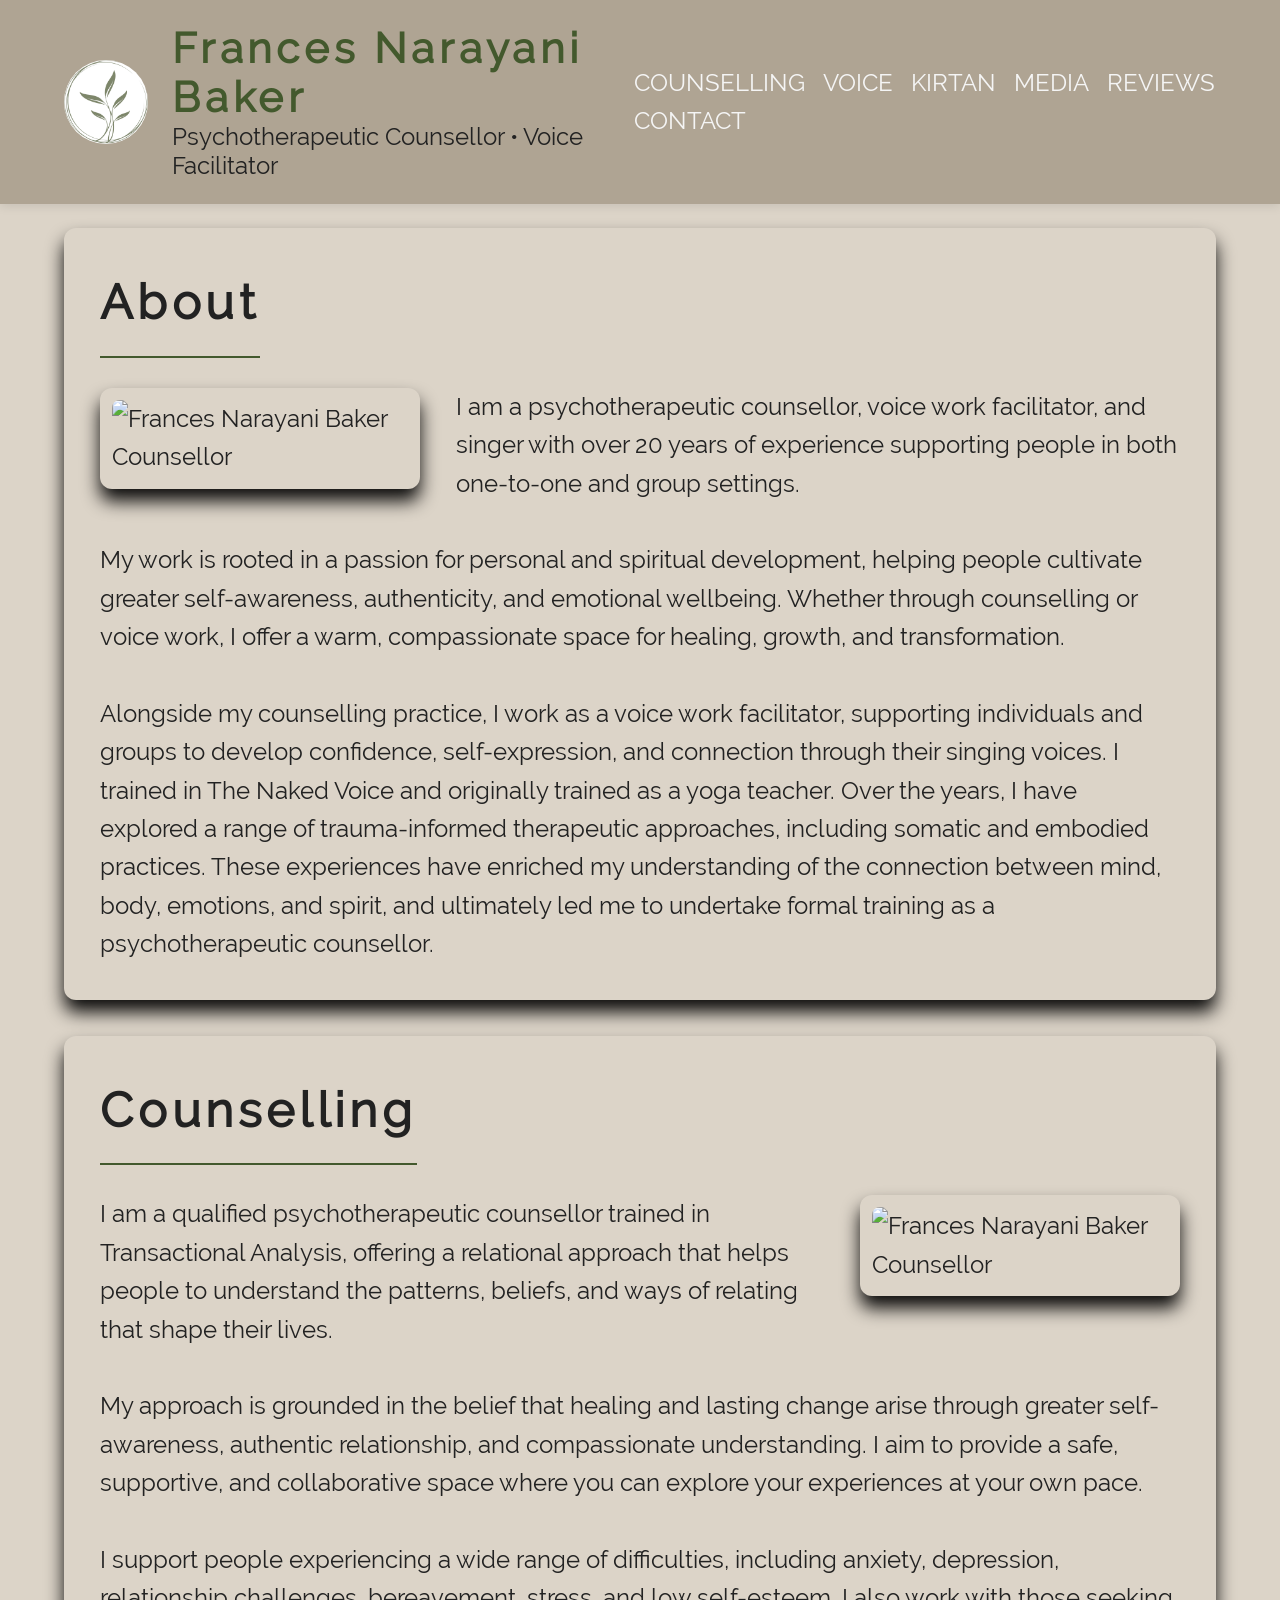
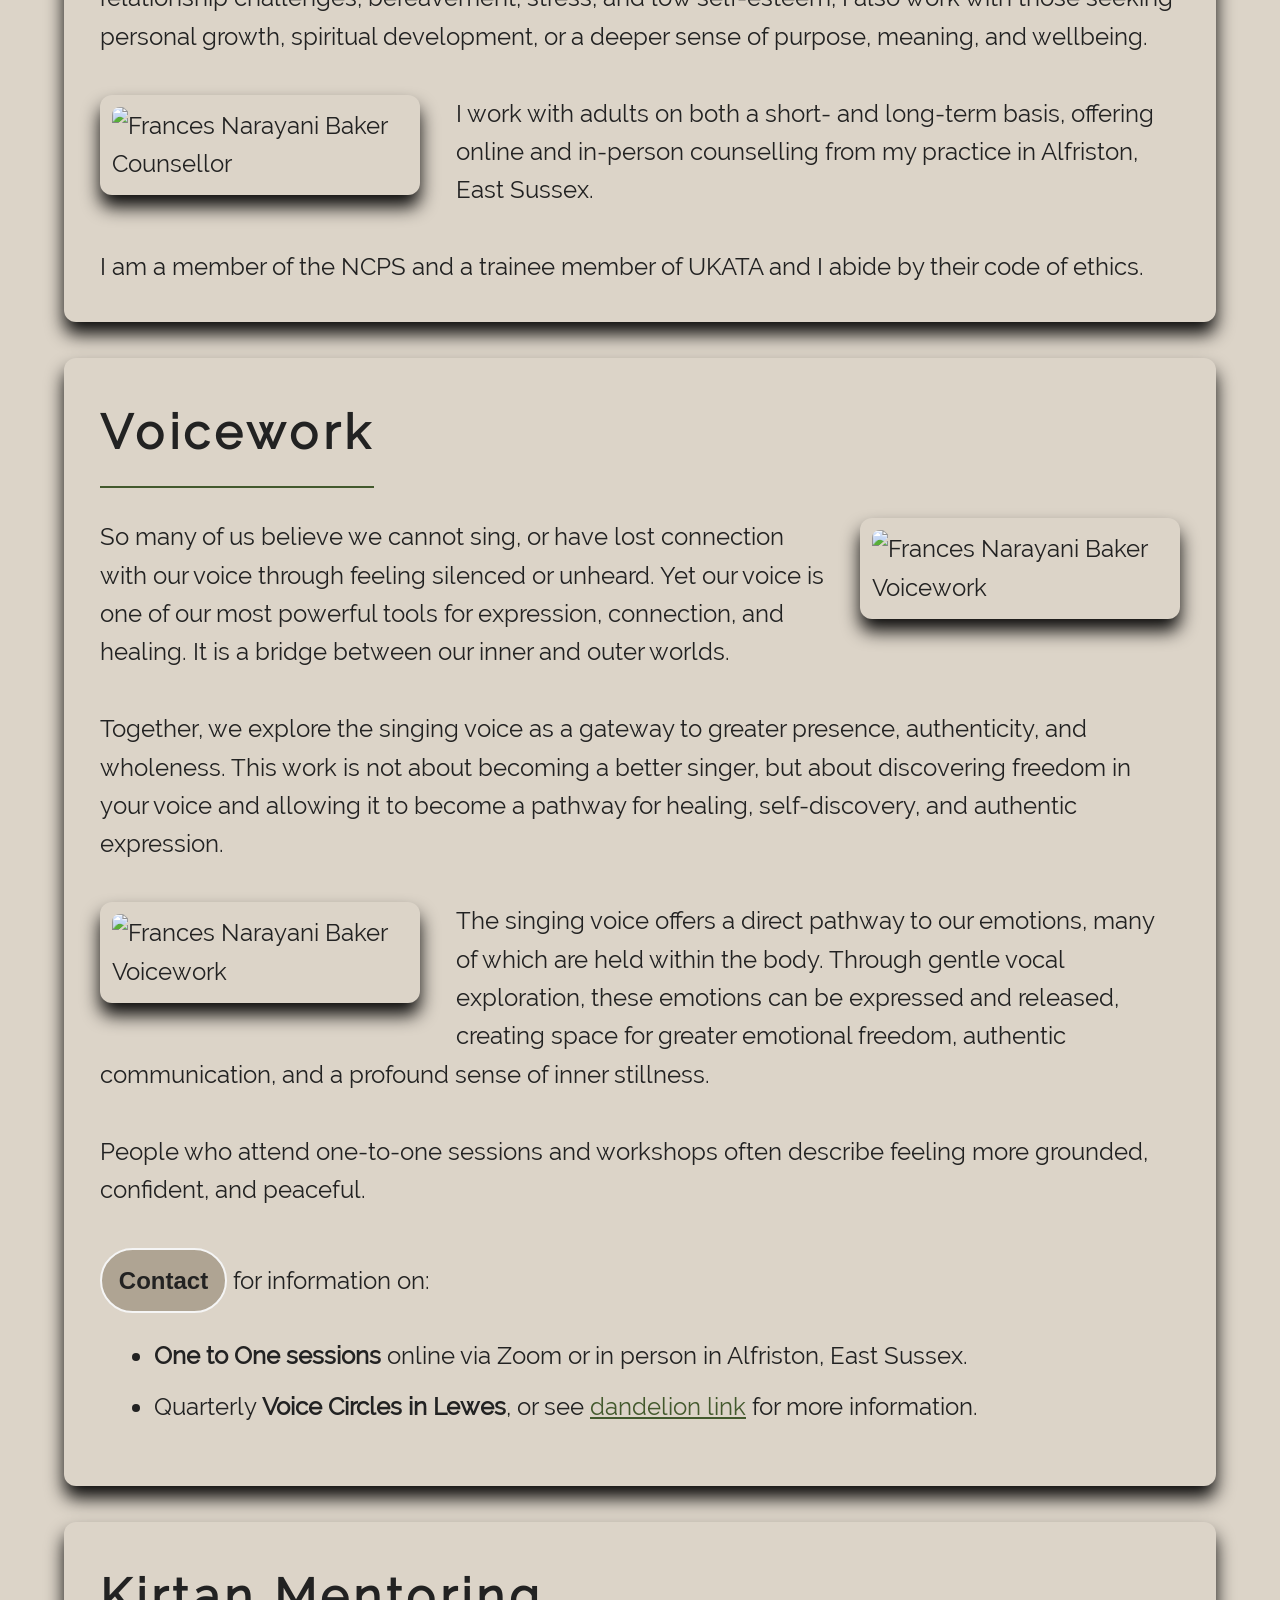
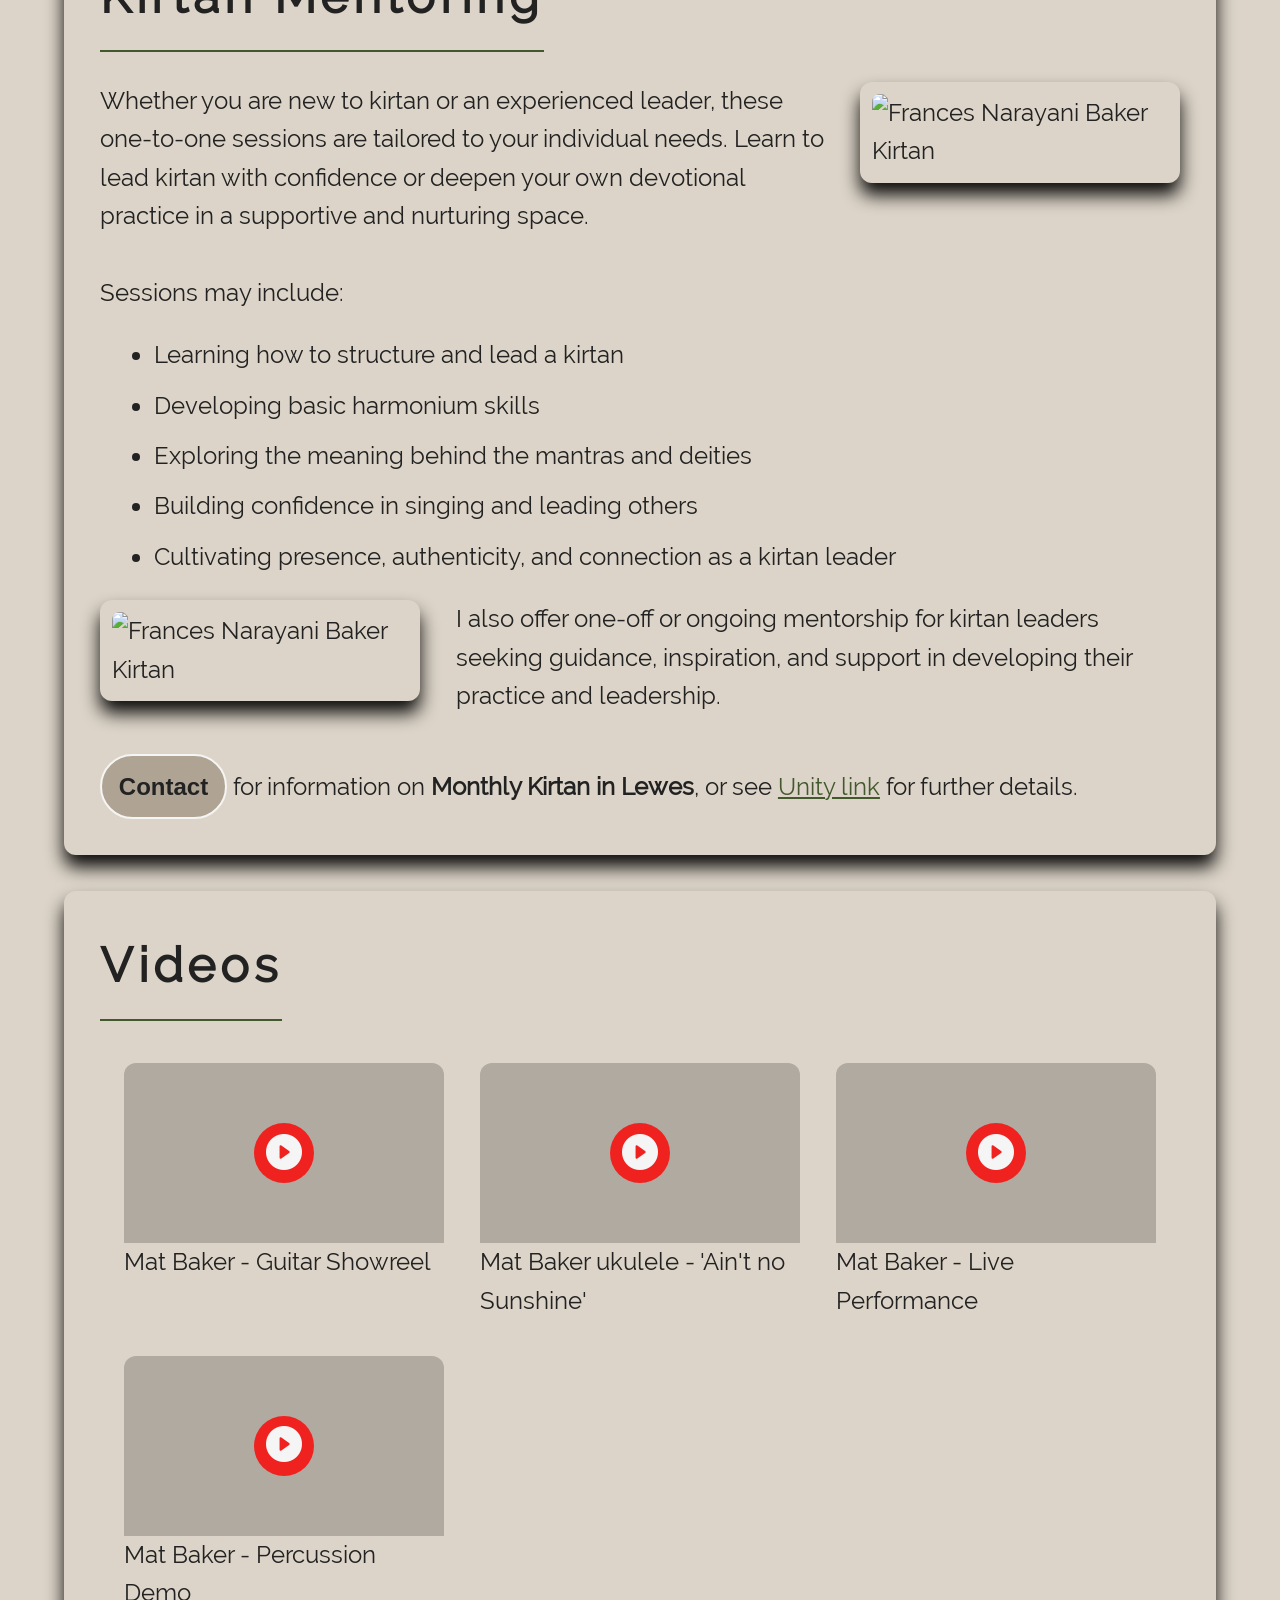
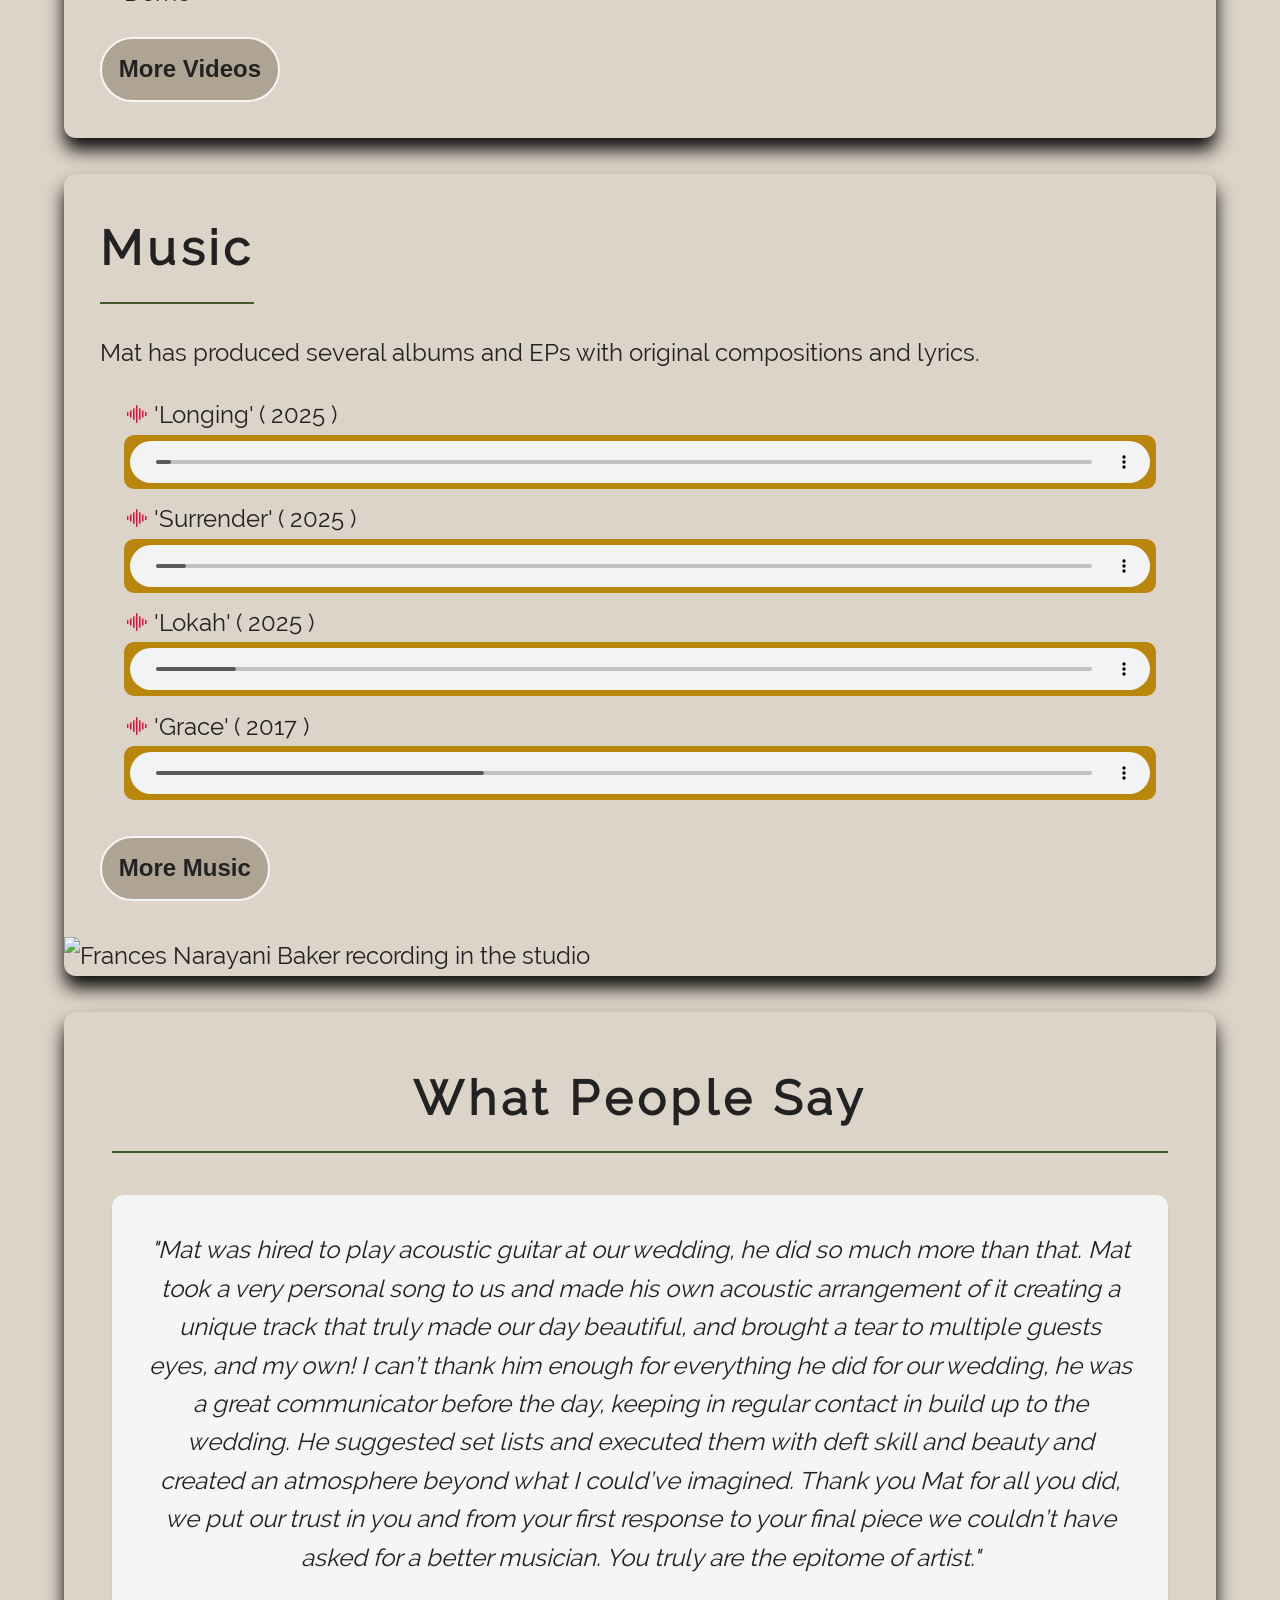
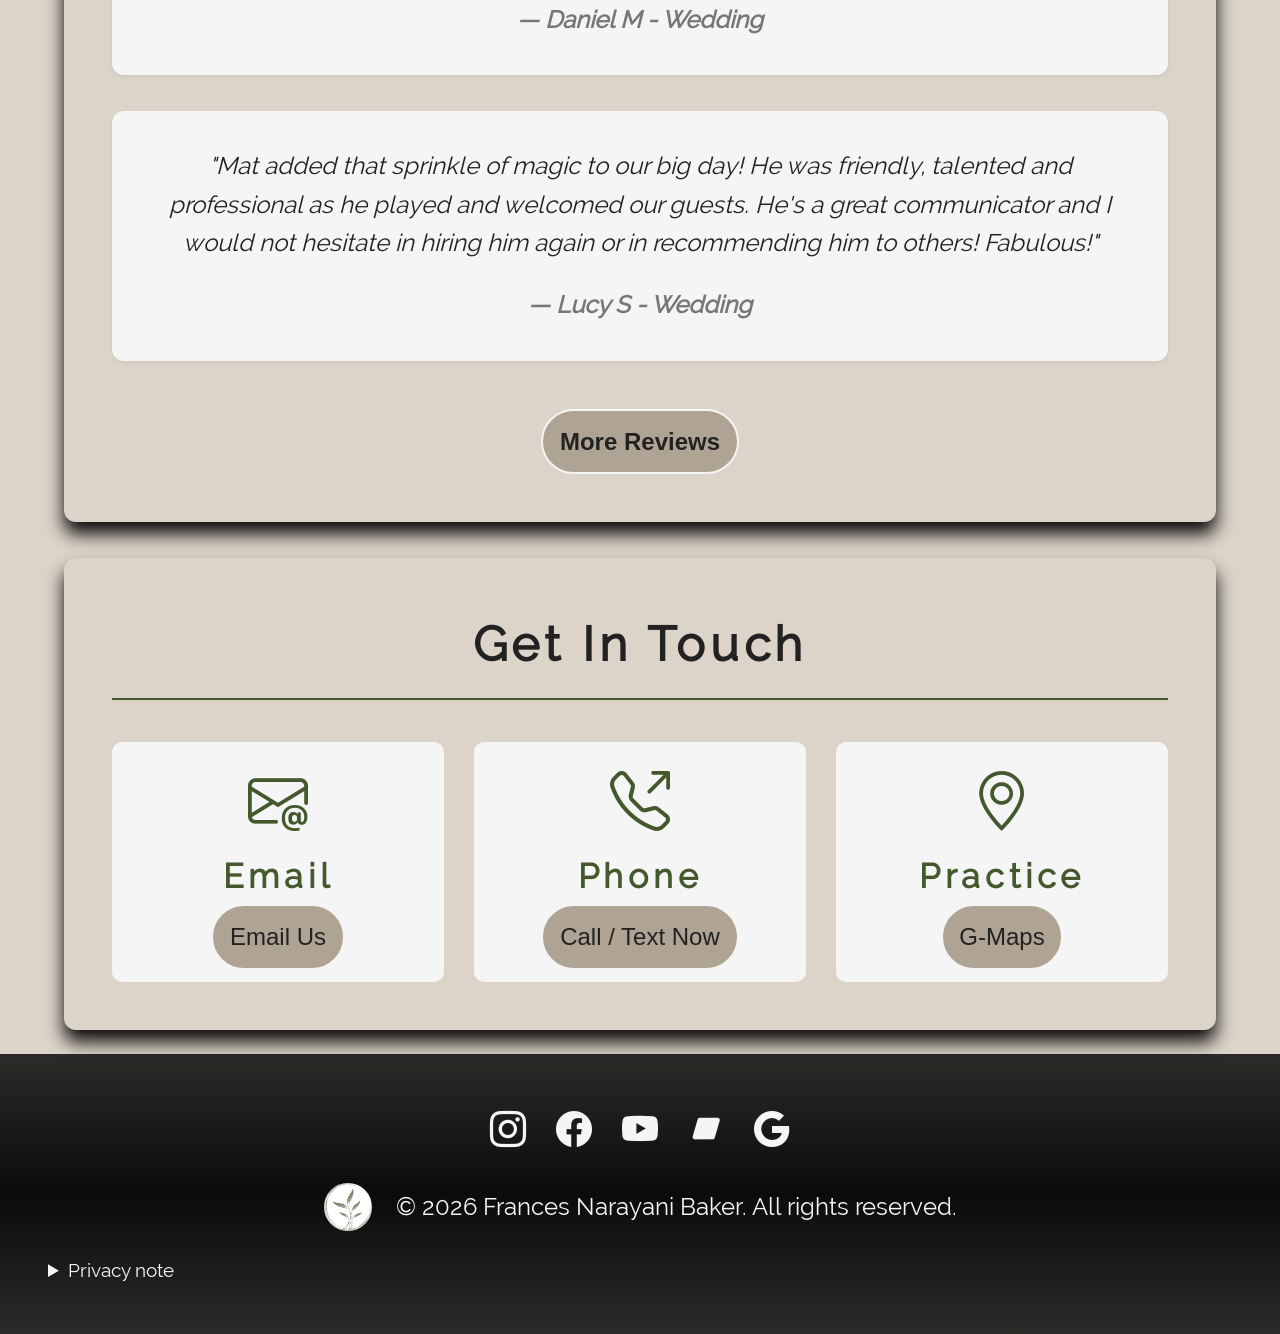
==== commit c73a9ddd: "new1 content, sections" ====
--- a/index.html
+++ b/index.html
@@ -4,7 +4,7 @@
 	GRID layout - Portofolio template
     francesnarayanibaker.com
 	Made by Sound Spinning (soundspinning@hotmail.com)
-    Last Updated: 10-Aug-2026
+    Last Updated: 11-Aug-2026
 -->
 <head>
 	<!-- 1. Core Meta Tags -->
@@ -19,10 +19,10 @@
 	<meta name="author" content="Sound Spinning" />
 	
 	<!-- Primary Title (Include Keywords + Location) -->
-	<title>Frances Narayani Baker | Therapist • Educator • Voice</title>
+	<title>Frances Narayani Baker | Psychotherapeutic Counsellor • Voice Facilitator • Singer</title>
 
 	<!-- Meta Description (Include Services + Location + Call-to-Action) -->
-	<meta name="description" content="Music teaching, performance, East Sussex (UK). Contact for a personalised plan to learn music, percussion for all ages and levels. From one to one to schools.">
+	<meta name="description" content="Psychotherapeutic counsellor, voice work facilitator, and singer with over 20 years of experience supporting people in both one-to-one and group settings, East Sussex (UK). ">
 
 	<!-- Canonical URL (Avoid Duplicate Content) -->
 	<link rel="canonical" href="https://francesnarayanibaker.com">
@@ -51,7 +51,7 @@
 	{
 	  "@context": "https://schema.org",
 	  "@type": "LocalBusiness",
-	  "name": "Frances Narayani Baker Music",
+	  "name": "Frances Narayani Baker Counsellor",
 	  "image": "https://francesnarayanibaker.com/Frances_Narayani_Baker_logo.png",
 	  "@id": "https://francesnarayanibaker.com",
 	  "url": "https://francesnarayanibaker.com",
@@ -87,8 +87,8 @@
 	<!-- 3. Social Media & Open Graph (For Sharing) -->
 	<!-- ============================ -->
 	<!-- Open Graph (Facebook/LinkedIn) -->
-	<meta property="og:title" content="Frances Narayani Baker | Musician • Educator • Composer">
-	<meta property="og:description" content="Music teaching, performance, East Sussex (UK). Contact for a personalised plan to learn music, percussion for all ages and levels. From one to one to schools.">
+	<meta property="og:title" content="Frances Narayani Baker | Psychotherapeutic Counsellor • Voice Facilitator • Singer">
+	<meta property="og:description" content="Psychotherapeutic counsellor, voice work facilitator, and singer with over 20 years of experience supporting people in both one-to-one and group settings, East Sussex (UK).">
 	<meta property="og:image" content="https://francesnarayanibaker.com/Frances_Narayani_Baker_logo.png">
 	<meta property="og:url" content="https://francesnarayanibaker.com">
 	<meta property="og:type" content="website">
@@ -96,33 +96,40 @@
 	
 	<!-- Twitter Card (maybe redundant?) -->
 	<meta name="twitter:card" content="summary_large_image">
-	<meta name="twitter:title" content="Frances Narayani Baker | Musician • Educator • Composer">
-	<meta name="twitter:description" content="Music teaching, performance, East Sussex (UK). Contact for a personalised plan to learn music, percussion for all ages and levels. From one to one to schools.">
+	<meta name="twitter:title" content="Frances Narayani Baker | Psychotherapeutic Counsellor • Voice Facilitator • Singer">
+	<meta name="twitter:description" content="Psychotherapeutic counsellor, voice work facilitator, and singer with over 20 years of experience supporting people in both one-to-one and group settings, East Sussex (UK).">
 	<meta name="twitter:image" content="https://francesnarayanibaker.com/Frances_Narayani_Baker_logo.png">
 
     <!-- 4. Technical SEO & Performance -->
 	<!-- ============================== -->
     <!-- FONTS -->
-    <!-- Preconnect to Google Fonts/CDN -->
-    <!-- <link rel="preconnect" href="https://fonts.googleapis.com">
-    <link rel="preconnect" href="https://fonts.gstatic.com" crossorigin>
-    <link href="https://fonts.googleapis.com/css2?family=Forum&display=swap" rel="stylesheet"> -->
-
-    <!-- https://fonts.bunny.net/ - do not track, faster than G-fonts [?] -->
-    <!-- <link rel="preconnect" href="https://fonts.bunny.net">
-    <link href="https://fonts.bunny.net/css?family=forum:400" rel="stylesheet" /> -->
-    <!-- Preload critical fonts -->
-    <link rel="preload" href="css/fonts/Forum.woff2" as="font" type="font/woff2" crossorigin>
+    <!-- Preload Fonts -->
+    <link rel="preload" href="css/fonts/Raleway-Regular.woff2" as="font" type="font/woff2" crossorigin>
+    <!-- <link rel="preload" href="css/fonts/Forum.woff2" as="font" type="font/woff2" crossorigin> -->
 
     <!-- Include critical font faces inline -->
     <style>
-      @font-face {
-        font-family: 'Forum';
+        /* @font-face {
+        font-family: 'Raleway-Thin';
         font-style: normal;
         font-weight: 400;
         font-display: swap;
-        src: url('css/fonts/Forum.woff2') format('woff2');
-      }
+        src: url('css/fonts/Raleway-Thin.woff2') format('woff2');
+        } */
+        @font-face {
+        font-family: 'Raleway-Regular';
+        font-style: normal;
+        font-weight: 400;
+        font-display: swap;
+        src: url('css/fonts/Raleway-Regular.woff2') format('woff2');
+        }
+        /* @font-face {
+          font-family: 'Forum';
+          font-style: normal;
+          font-weight: 400;
+          font-display: swap;
+          src: url('css/fonts/Forum.woff2') format('woff2');
+        } */
     </style>
 
     <!-- Preload JSON to boost load speed -->
@@ -143,7 +150,7 @@
                 <img src="favicon.svg" alt="Frances Narayani Baker Logo" class="logo">
                 <div class="branding-text">
                     <h1>Frances Narayani Baker</h1>
-                    <p class="tagline">Musician • Educator • Composer</p>
+                    <p class="tagline">Psychotherapeutic Counsellor • Voice Facilitator</p>
                 </div>
             </a>
 
@@ -153,9 +160,9 @@
 
             <nav class="main-nav">
                 <ul>
-                    <li><a href="#performance">Performing</a></li>
-                    <!-- <li><a href="#teaching">Workshops</a></li> -->
-                    <li><a href="#teaching">Teaching</a></li>
+                    <li><a href="#counselling">Counselling</a></li>
+                    <li><a href="#voicework">Voice</a></li>
+                    <li><a href="#kirtan">Kirtan</a></li>
                     <li><a href="#media">Media</a></li>
                     <li><a href="#testimonials">Reviews</a></li>
                     <li><a href="#contact">Contact</a></li>
@@ -184,213 +191,119 @@
                         <p>Content failed to load. Please refresh or check your connection.</p>
                     </div>
                 </section> -->
-                <h2>Frances Narayani Baker</h2>
+                <!-- <h2>Frances Narayani Baker</h2> -->
+                <h2>About</h2>
                 <div class="about-grid">
-                <div class="card card-main-image">
-                    <img src="https://sound-spinning-pics.imgix.net/mat/mat_baker_perform_13.jpg?w=800&auto=compress,enhance,format" alt="Frances Narayani Baker Music - Live Events">
-                </div>
-                <!-- <br> -->
-                <p>
-                    Mat is a passionate, accomplished and sensitive musician. He is a guitarist, singer, multi instrumentalist and percussionist who naturally weaves rhythm and melody to create beautiful music for any event. 
-                <!-- </p> -->
+                    <div class="card card-main-image float-left">
+                        <img src="https://sound-spinning-pics.imgix.net/frankie/Frances_Narayani_Baker_08_profile.jpg?w=800&auto=compress,enhance,format" alt="Frances Narayani Baker Counsellor">
+                    </div>
+                    <p>
+                    I am a psychotherapeutic counsellor, voice work facilitator, and singer with over 20 years of experience supporting people in both one-to-one and group settings.
                     <br><br>
-                <!-- <p> -->
-                    Mat is also an experienced music teacher and workshop facilitator. He has spent decades perfecting and evolving unique methods of music teaching to inspire his students of all ages and abilities.
-                </p>
-                </div>
-                <br>
-                <details>
-                    <summary><span class="cta">Bio</span></summary>
+
+                    My work is rooted in a passion for personal and spiritual development, helping people cultivate greater self-awareness, authenticity, and emotional wellbeing. Whether through counselling or voice work, I offer a warm, compassionate space for healing, growth, and transformation.
+                    <br><br>
+
+                    Alongside my counselling practice, I work as a voice work facilitator, supporting individuals and groups to develop confidence, self-expression, and connection through their singing voices. I trained in The Naked Voice and originally trained as a yoga teacher. Over the years, I have explored a range of trauma-informed therapeutic approaches, including somatic and embodied practices. These experiences have enriched my understanding of the connection between mind, body, emotions, and spirit, and ultimately led me to undertake formal training as a psychotherapeutic counsellor.
+                    </p>
+                </div>
+            </div>
+        </section>
+
+        <!-- Counselling Section -->
+        <section id="counselling" class="card counselling">
+            <div class="card-content">
+                <h2>Counselling</h2>
+                <div>
+                    <div class="card card-main-image float-right">
+                        <img src="https://sound-spinning-pics.imgix.net/frankie/Frances_Narayani_Baker_03_profile.jpg?w=800&auto=compress,enhance,format" alt="Frances Narayani Baker Counsellor" loading="lazy">
+                    </div>
                     <p>
-                        <br>
-                        Mat is a solo artist and teacher (<strong>guitar, bouzouki, ukulele, voice, drums & percussion</strong>).
-                        <br><br>
-                        He has performed live for <strong>over 35 years</strong>: solo, and alongside many international musicians. He's taught music for over 30 years, and has also recorded with a large range of international artists including <strong>Ladysmith Black Mambazo</strong> (South African acapella group).
-                        <br><br>
-                        Mat studied at the <strong>London Guitar Institute</strong>, as well as with various world renowned music teachers including Glen Velez (master frame drummer) and Reinhard Flatischler (Taketina). He has spent a number of years living in Spain, where he studied and soaked up the flamenco flavours.
-                        <br><br>
-                        He dedicates his career to both performing and teaching, sharing his passion for the joy of creating music.
+                        I am a qualified psychotherapeutic counsellor trained in Transactional Analysis, offering a relational approach that helps people to understand the patterns, beliefs, and ways of relating that shape their lives.
+                        <br><br>
+
+                        My approach is grounded in the belief that healing and lasting change arise through greater self-awareness, authentic relationship, and compassionate understanding. I aim to provide a safe, supportive, and collaborative space where you can explore your experiences at your own pace.
+                        <br><br>
+
+                        I support people experiencing a wide range of difficulties, including anxiety, depression, relationship challenges, bereavement, stress, and low self-esteem, I also work with those seeking personal growth, spiritual development, or a deeper sense of purpose, meaning, and wellbeing.
+                        <br><br>
+                        <div class="card card-main-image float-left">
+                            <img src="https://sound-spinning-pics.imgix.net/frankie/Frances_Narayani_Baker_09_voice.jpg?w=800&auto=compress,enhance,format" alt="Frances Narayani Baker Counsellor" loading="lazy">
+                        </div>
+                    
+                        I work with adults on both a short- and long-term basis, offering online and in-person counselling from my practice in Alfriston, East Sussex.
+                        <br><br>
+                        I am a member of the NCPS and a trainee member of UKATA and I abide by their code of ethics.
                     </p>
-                </details>
-            </div>
-        </section>
-
-        <!-- Performance Section -->
-        <section id="performance" class="card performance">
-            <div class="card-image">
-                <img src="https://sound-spinning-pics.imgix.net/mat/profile_6_bouzouki.jpg?w=800&auto=compress,enhance,format" alt="Frances Narayani Baker Music - Live Events" loading="lazy">
-            </div>
+                </div>
+            </div>
+        </section>
+
+        <!-- Voicework Section -->
+        <section id="voicework" class="card voicework">
             <div class="card-content">
-                <h2>Live Performance</h2>
-                <p>Professional guitarist for all occasions and venues.</p>
-                <ul>
-                    <li>Weddings & celebrations</li>
-                    <li>Corporate & charity events</li>
-                    <li>Hotels & restaurants</li>
-                    <li>Memorial services</li>
-                </ul>
-                <!-- VID-live -->
-                <div class="video-item">
-                    <div class="video-thumb" 
-                         data-youtube-id="txP4tpgor30" 
-                         style="background-image: url(https://img.youtube.com/vi/txP4tpgor30/hqdefault.jpg)">
-                        <button class="play-button" aria-label="Play video">
-                            <i class="bi bi-play-circle-fill"></i>
-                        </button>
+                <h2>Voicework</h2>
+                <div>
+                    <div class="card card-main-image float-right">
+                        <img src="https://sound-spinning-pics.imgix.net/frankie/Frances_Narayani_Baker_01.jpg?w=800&auto=compress,enhance,format" alt="Frances Narayani Baker Voicework" loading="lazy">
                     </div>
-                    <p><i class="bi bi-film"> </i>Frances Narayani Baker - Guitar Showreel</p>
-                </div>
-                <details>
-                    <summary><span class="cta">Learn More</span></summary>
                     <p>
-                        <br>
-                        Atmospheric acoustic music from an experienced, passionate and sensitive musician.
+                        So many of us believe we cannot sing, or have lost connection with our voice through feeling silenced or unheard. Yet our voice is one of our most powerful tools for expression, connection, and healing. It is a bridge between our inner and outer worlds.
+                        <br><br>
+
+                        Together, we explore the singing voice as a gateway to greater presence, authenticity, and wholeness. This work is not about becoming a better singer, but about discovering freedom in your voice and allowing it to become a pathway for healing, self-discovery, and authentic expression.
+                        <br><br>
+                        <div class="card card-main-image float-left">
+                            <img src="https://sound-spinning-pics.imgix.net/frankie/Frances_Narayani_Baker_05_festival.jpg?w=800&auto=compress,enhance,format" alt="Frances Narayani Baker Voicework" loading="lazy">
+                        </div>
+                    
+                        The singing voice offers a direct pathway to our emotions, many of which are held within the body. Through gentle vocal exploration, these emotions can be expressed and released, creating space for greater emotional freedom, authentic communication, and a profound sense of inner stillness.
+                        <br><br>
+                        
+                        People who attend one-to-one sessions and workshops often describe feeling more grounded, confident, and peaceful.
+                        <br><br>
+                        <a href="#contact"><button class="cta">Contact</button></a> for information on:
                         <ul>
-                            <li>Mat creates an <strong>ambience and atmosphere</strong>, a beautiful background to your special event.</li>
-                            <li>He offers a unique mix of styles <strong>tailored to your needs</strong>, as well as bespoke arrangements.</li>
-                            <li>His main influences are <strong>Jazz, Folk, Classical, Celtic, Latin and Soul</strong>. He's also a singer and can include vocals in your song list.</li>
-                            <li>Mat has performed live for <strong>over 35 years</strong> solo, as well as alongside many international musicians.</li>
+                            <li><strong> One to One sessions</strong> online via Zoom or in person in Alfriston, East Sussex.</li> 
+                            <li>Quarterly <strong> Voice Circles in Lewes</strong>, or see <a href="https://dandelion.events/o/frances-narayani-baker" target="_blank" rel="noopener"> dandelion link</a> for more information.</li>
                         </ul>
                     </p>
+                </div>
+            </div>
+        </section>
+
+        <!-- Kirtan Section -->
+        <section id="kirtan" class="card kirtan">
+            <div class="card-content">
+                <h2>Kirtan Mentoring</h2>
+                <div>
+                    <div class="card card-main-image float-right">
+                        <img src="https://sound-spinning-pics.imgix.net/frankie/Frances_Narayani_Baker_04_festival.jpeg?w=800&auto=compress,enhance,format" alt="Frances Narayani Baker Kirtan" loading="lazy">
+                    </div>
                     <p>
-                        <strong>Equipment</strong>: <br>
-                        High quality compact and discreet sound system (AER) to adapt for intimate or larger gatherings. Battery amplification is also catered for. A microphone can be provided for speeches, as well as recorded background music during breaks.
+                        Whether you are new to kirtan or an experienced leader, these one-to-one sessions are tailored to your individual needs. Learn to lead kirtan with confidence or deepen your own devotional practice in a supportive and nurturing space.
+                        <br><br>
+                        
+                        Sessions may include:
+                        <ul>
+                            <li>Learning how to structure and lead a kirtan</li>
+                            <li>Developing basic harmonium skills</li>
+                            <li>Exploring the meaning behind the mantras and deities</li>
+                            <li>Building confidence in singing and leading others</li>
+                            <li>Cultivating presence, authenticity, and connection as a kirtan leader</li>
+                        </ul>
+                        <!-- <div class="card card-main-image float-left">
+                            <img src="https://sound-spinning-pics.imgix.net/frankie/Frances_Narayani_Baker_10.jpg?w=600&auto=compress,enhance,format" alt="Frances Narayani Baker Kirtan" loading="lazy">
+                        </div> -->
+                        <div class="card card-main-image float-left">
+                            <img src="https://sound-spinning-pics.imgix.net/frankie/Frances_Narayani_Baker_02_Kirtan.jpeg?w=800&auto=compress,enhance,format" alt="Frances Narayani Baker Kirtan" loading="lazy">
+                        </div>
+                    
+                        I also offer one-off or ongoing mentorship for kirtan leaders seeking guidance, inspiration, and support in developing their practice and leadership.
+                        <br><br>
+                        <a href="#contact"><button class="cta">Contact</button></a> for information on <strong> Monthly Kirtan in Lewes</strong>, or see <a href="https://being-in-unity.com/workshops/" target="_blank" rel="noopener"> Unity link</a> for further details.
                     </p>
-                    <br>
-                    <details>
-                        <summary><strong>Sample Song List</strong> (click to open)</summary>
-                        <p>
-                            Happy Birthday! - Traditional & Stevie Wonder <br>
-                            You Are The Sunshine of My Life - Stevie Wonder <br>
-                            Norwegian Wood - The Beatles <br>
-                            Yesterday - The Beatles <br>
-                            Bloom (The Paper Kites) Inst. & Voc <br>
-                            Scarborough Fair - Traditional <br>
-                            Wild Mountain Thyme - Traditional <br>
-                            Keep Your Head Up - Ben Howard <br>
-                            Baby Can I Hold You Tonight - Tracy Chapman <br>
-                            Romance - Classical <br>
-                            Herencia Latina - Paco Peña <br>
-                            Entre Dos Aguas - Paco de Lucia <br>
-                            Aint No Sunshine - Bill Withers <br>
-                            Sally Gardens - Traditional <br>
-                            Drunken Sailor - Traditional <br>
-                            Many Rivers to Cross - Jimmy Cliff (UB40) <br>
-                            Fragile - Sting <br>
-                            So What - Miles Davis <br>
-                            All Blues - Miles Davis <br>
-                            Here comes the Sun - George Harrison (the Beatles) <br>
-                            Tomorrow the Sun Will Rise - unknown <br>
-                            Silent Night - Traditional <br>
-                            Aire de Flamenco <br>
-                            Every Breath You Take - The Police <br>
-                            How Insensitive - Antonio Carlos Jobim <br>
-                            Amazing Grace - Gospel traditional <br>
-                            Dance of a Dark Sea - unknown <br>
-                            Cavatina - Stanley Myers <br>
-                            Lokah Samastah - Traditional Peace mantra <br>
-                            Pretty Maid Milking Her Cow - Traditional Irish <br>
-                            Si Bheag Si Mhor - Turlough O’Carolan <br>
-                            Down to the River - Gospel Traditional <br>
-                            Ashokan Farewell - Traditional <br>
-                            Dirty Old Town - Ewan MacColl (the Pogues) <br>
-                            Nkosi Sikelel' iAfrika - Traditional South African <br>
-                            Sarvesham - Tina Turner inspired peace mantra <br>
-                            Gayatri Mantra - Traditional Indian <br>
-                            In the bleak midwinter - Holst <br>
-                            Greensleeves - traditional <br>
-                            Tears in Heaven - Eric Clapton <br>
-                            Don't know Why - Jesse Harris (Norah Jones) <br>
-                        </p>
-                    </details>
-                    <br>
-                    <a href="#contact"><button class="cta">Bookings & Info</button></a>
-                </details>
-            </div>
-        </section>
-
-        <!-- Teaching Section -->
-        <section id="teaching" class="card teaching">
-            <div class="card-content">
-                <h2>Music Education</h2>
-                <h3 id="lessons" style="padding-top: 0;">Teaching</h3>
-                <p>Private lessons - one to one or small groups, in person or online. All ages and levels.</p>
-                <ul>
-                    <li>Guitar</li>
-                    <li>Ukulele</li>
-                    <li>Percussion and Drums</li>
-                </ul>
-                <p>Groups of all ages and skills. Private lessons (in person or online). Adult beginner classes available.
-                </p>
-                <br>
-                <details>
-                    <summary><span class="cta">Learn About Lessons</span></summary>
-                    <p>
-                        <br>
-                        The <strong>joy and pleasure of being creative</strong> with a musical instrument is something we can all experience given the right support.
-                        <ul>
-                            <li>Learn the tricks and tools to play expressive and dynamic music.</li>
-                            <li>Tailor made lessons to inspire creativity and passion for adults and children.</li>
-                            <li>From one to one lessons at any age to kids workshops in schools.</li>
-                        </ul>
-                    </p>
-                    <a href="#contact"><button class="cta">Book a Lesson</button></a>
-                </details>
-
-                <br>
-                <div class="card-image">
-                <img src="https://sound-spinning-pics.imgix.net/mat/mat_baker_schools_1.jpg?w=800&auto=compress,enhance,format" alt="Frances Narayani Baker Music - School Kids Workshops, Percussion">
-                </div>
-
-                <h3>Workshops</h3>
-                <p>Engaging workshops and lessons for all ages and skill levels, specialising in rhythm, drumming, guitar & ukulele.</p>
-                <ul>
-                    <li>Corporate & Group Team Building Drumming & Rhythm Workshops</li>
-                    <li>School Drumming, Junk Percussion and Ukulele Workshops</li>
-                    <li>Groups of all ages and skills</li>
-                    <li><em>Rhythm into Stillness</em> Workshops (click below)</li>
-                </ul>
-                <details>
-                    <summary><span class="cta">Learn About Workshops</span></summary>
-                    <p>
-                        <br>
-                        <h4>Team Building Workshops</h4>
-                        Drumming and rhythm are an incredible team building tool. They can be unifying, empowering and bonding. We can all join in a rhythm, irrespective of ability. The power of listening and building rhythm together is a powerful, primal experience.  Mat is an experienced and engaging workshop facilitator who brings lightness, fun and creativity to all his workshops.
-                    </p>
-                    <p>
-                        <br>
-                        <h4>School Workshops</h4>
-                        <h5>Drum and Junk Percussion</h5>
-                        Children love to drum! It is an engaging and educational experience that encourages focus, coordination and listening skills. 
-                        <br><br>
-                        For younger children, drumming is a way to learn about numbers and develop concentration. For older children, it can help build confidence and creativity and support them to work together.  All the time being playful and fun, whilst experiencing a connection to music in the most primal way. People have drummed all over the world for thousands of years. 
-                        <br><br>
-                        Workshops are available for all ages from pre-school to year 12, including SEN. 
-                        <br>
-                        Drums are provided. 
-                        <br><br>
-                        <h5>Ukulele Workshops</h5>
-                        The ukulele is an accessible, easy, fun instrument that can be a gateway into the magic of playing music. Learning it combines rhythm, melody, and chords. The ukulele is a beautiful instrument in its own right, whilst also being a natural introduction to the world of stringed instruments. 
-                        <br><br>
-                        Workshops are suitable for all ages from 6 years, and can be for complete beginners or tailored for those with experience.  Instruments provided depending on numbers.
-                    </p>
-                    <p>
-                        <br>
-                        <h4>Rhythm into Stillness</h4>
-                        Join Mat for a rhythmical, meditative journey. A playful and challenging exploration into our body, mind and soul using drums, steps, claps, shakers and your voice.
-                        <ul>
-                            <li>Use different rhythmical patterns to support your growth in body awareness.</li>
-                            <li>Starting energetically we will move towards a place of inner stillness.</li>
-                            <li>No musical skills are necessary just an openness to explore.</li>
-                        </ul>
-                        <span style="position: relative; display: block;"><img class="stillness" src="assets/rhythm_into_stillness_logo.svg" alt="rhythm into stillness logo"></span>
-                    </p>
-                    <a href="#contact"><button class="cta">Book a Workshop</button></a>
-                </details>
-
-            </div>
-            <div class="card-image">
-                <img src="https://sound-spinning-pics.imgix.net/mat/profile_3b.jpg?w=800&auto=compress,enhance,format" alt="Frances Narayani Baker Music - Events, Teaching kids drumming">
+                </div>
             </div>
         </section>
 
@@ -406,10 +319,10 @@
             </div>
         </section>
         
-        <!-- Composition Section -->
-        <section id="composition" class="card composition">
+        <!-- Music Section -->
+        <section id="music" class="card music">
             <div class="card-content">
-                <h2>Original Songs</h2>
+                <h2>Music</h2>
                 <p>Mat has produced several albums and EPs with original compositions and lyrics.</p>
                 <div class="audio-player">
                 <!-- Populated by content.js -->
@@ -433,26 +346,6 @@
                     <p>"Mat added that sprinkle of magic to our big day! He was friendly, talented and professional as he played and welcomed our guests. He's a great communicator and I would not hesitate in hiring him again or in recommending him to others! Fabulous!"</p>
                     <cite>— Lucy S - Wedding</cite>
                 </blockquote>
-                <blockquote>
-                    <p>"Mat is an all-round professional musician and performer, with a warm heart for his music as well as his audience. I highly commend Mat’s musical craft and delivery without reservation and look forward to future projects with him"</p>
-                    <cite>— Thomas C - Event Organsier</cite>
-                </blockquote>
-                <blockquote>
-                    <p>"On behalf of Children with Cancer Fund we would like to thank you for the beautiful atmosphere you created whilst playing at our 25 Year Ball. The atmosphere was wonderful; the music spoke to the space, we were delighted!"</p>
-                    <cite>— Janet C - Charity Event Organiser</cite>
-                </blockquote>
-                <blockquote>
-                    <p>"We are so pleased we invited Mat to augment our wedding day celebrations. He played on and off, decorating the day and added an extra special something to the atmosphere. We had many lovely comments from our guests."</p>
-                    <cite>— Lorne C - Wedding</cite>
-                </blockquote>
-                <blockquote>
-                    <p>"I took up learning music at 68 & decided to go for the ukulele. I was with Mat for a year & progressed further than I thought was possible. That is thanks to his humour, patience & ability. He is a great teacher & I would recommend him to anyone of any age!"</p>
-                    <cite>— Bob T - Student</cite>
-                </blockquote>
-                <blockquote>
-                    <p>"6 months in and loving learning with Matt. As an adult learner, Matt just goes with the flow of what I want to do and what I want to play. It's not just scales and boring pieces, I'm learning cool stuff. Thanks Matt!"</p>
-                    <cite>— Richard H - Student</cite>
-                </blockquote>
             </div>
             <a href="https://www.google.com/maps/place/Frances+Narayani+Baker/@50.8231929,0.0465734,12z/data=!4m8!3m7!1s0x83c4c03116a659c7:0xaa0e3ba9e5090d31!8m2!3d50.8232219!4d0.1289732!9m1!1b1!16s%2Fg%2F11ygl4wwb5?entry=ttu&g_ep=EgoyMDI2MDgwNS4xIKXMDSoASAFQAw%3D%3D" target="_blank" rel="noopener"><button class="cta">More Reviews</button></a>
         </section>
@@ -475,7 +368,7 @@
                 </div>
                 <div class="feature">
                     <i class="bi bi-geo-alt"></i>
-                    <h3>Studio</h3>
+                    <h3>Practice</h3>
                     <!-- <p>East Sussex (UK)</p> -->
                     <!-- <br> -->
                     <a href="https://maps.app.goo.gl/xLrn3Hy6X6aX4E8p9" target="_blank" rel="noopener"><button class="cta">G-Maps</button></a>
@@ -508,8 +401,6 @@
             <a href="https://www.youtube.com/@NarayaniKirtan" target="_blank" rel="noopener"><i class="bi bi-youtube" title="YouTube"></i></a>
             <a href="https://francesnarayanibaker.bandcamp.com/" target="_blank" rel="noopener"><i class="bi bi-suit-diamond-fill" title="Bandcamp"></i></a>
             <a href="https://share.google/IEazUCCgmDUl1PNHJ" target="_blank" rel="noopener"><i class="bi bi-google" title="G-Reviews"></i></a>
-            <!-- <a href="https://musicbrainz.org/artist/18c39086-f606-4fdf-ba03-85aec6dfb7ba" target="_blank" rel="noopener"><img src="/css/icons/musicbrainz.svg" class="bi bi-musicbrainz" title="MusicBrainz" style="width: 1.5rem; height: 1.667rem; margin-bottom: -0.2rem;">
-            </a> -->
         </div>
         <div class="footer-row">
             <a href="#home">
@@ -517,6 +408,10 @@
             </a>
             &copy; 2026 Frances Narayani Baker. All rights reserved.
         </div>
+        <details class="privacy">
+            <summary>Privacy note</summary>
+            This website is built natively using static code. It does not use cookies, local storage, analytics trackers, or third-party scripts.
+        </details>
     </footer>
 
 	<!-- <div class="foot-bar">
--- a/css/main.css
+++ b/css/main.css
@@ -3,20 +3,22 @@
 :root {
     --base-size: 20px;
     --gap: 1.5rem;
-    /* --primary: darkorange; */
-    --primary: rgb(67, 89, 45);
-    --h2-border: #A68549;
+    /* --primary: rgb(197, 186, 169); */
+    --primary: rgb(175, 164, 147);
+    /* --h2-border: #A68549; */
     --text: #222;
     --text-2: #777;
     /*  */
     --navHeight: 100px;
-    /* Mat's theme */
+    /* Page theme */
     --light: whitesmoke;
     --dark: #2c3e50;
-    --gradDark: #43592D;
-    --gradLight: #A68549;
-    --gradLightNav: rgb(185, 119, 0);
-    --background: #a9b6a4;
+    /* --gradDark: #43592D; */
+    /* --gradLight: #A68549; */
+    --gradLight: rgb(67, 89, 45);
+    /* --gradLightNav: rgb(185, 119, 0); */
+    --gradLightNav: rgb(67, 89, 45);
+    --background: #dcd4c8;
     --nav-gradDark: rgba(0, 0, 0, 0.95);
     --nav-gradLight: rgba(0, 0, 0, 0.8);
     --nav-background: linear-gradient(0deg, var(--nav-gradLight), var(--nav-gradDark), var(--nav-gradLight));
@@ -39,7 +41,7 @@
 }
 
 body {
-    font-family: "Forum", serif, -apple-system, BlinkMacSystemFont, 'Segoe UI', Roboto, Oxygen, Ubuntu, Cantarell, 'Open Sans', 'Helvetica Neue', sans-serif;
+    font-family: "Raleway-Regular", serif, -apple-system, BlinkMacSystemFont, 'Segoe UI', Roboto, Oxygen, Ubuntu, Cantarell, 'Open Sans', 'Helvetica Neue', sans-serif;
     font-weight: 400;
     font-style: normal;
     font-optical-sizing: auto;
@@ -58,8 +60,12 @@
 }
 
 a {
-    text-decoration: none;
-    color: var(--primary);
+    /* text-decoration: none; */
+    color: var(--gradLight);
+}
+
+a:hover {
+    color: var(--light);
 }
 
 /* Add ANIMATIONs */
@@ -79,7 +85,6 @@
     top: 0;
     left: 0;
     width: 100%;
-    /* background: var(--nav-background); */
     background: var(--primary);
     color: var(--light);
     z-index: 1;
@@ -104,11 +109,15 @@
     color: inherit;
 }
 
+.branding:hover {
+    opacity: 0.9;
+}
+
 .logo {
     width: 3.5rem;
     height: 3.5rem;
     margin-right: 1rem;
-    border-radius: 10px;
+    border-radius: 100%;
     object-fit: contain;
 }
 
@@ -118,17 +127,17 @@
     line-height: initial;
 }
 
-.branding:hover {
-    opacity: 0.9;
-}
-
 .branding-text h1 {
-    /* color: var(--gradLight); */
     color: var(--gradLightNav);
+    font-size: 1.75rem;
 }
 
 .branding-text:hover h1 {
-    color: whitesmoke;
+    color: var(--light);
+}
+
+.tagline {
+    color: var(--text);
 }
 
 /* Desktop Navigation */
@@ -138,7 +147,7 @@
     list-style: none;
 }
 
-.main-nav li {
+li, .main-nav li {
     margin-left: 0.75rem;
 }
 
@@ -152,7 +161,6 @@
 }
 
 .main-nav a:hover {
-    /* color: var(--gradLight); */
     color: var(--gradLightNav);
 }
 
@@ -227,7 +235,7 @@
 /* @media (max-width: 768px) { */
 /* @media (max-width: 1200px) { */
 /* @media (max-width: 992px) { */
-@media (max-width: 1060px) {
+@media (max-width: 1120px) {
     .main-nav {
         position: fixed;
         top: 0;
@@ -310,14 +318,14 @@
 }
 
 .card:hover {
-    transform: scale(1.02);
-    box-shadow: 0 0.5rem 0.75rem rgba(0,0,0,0.9);
+    transform: scale(1.0075);
+    box-shadow: 0 0.5rem 0.75rem rgba(0,0,0,0.7);
 }
 
 .card:hover, 
 .card:focus, 
 .card:active {
-    background-color:rgba(130, 173, 87, 0.25);
+    background-color:var(--primary);
 }
 
 .card.about:hover,
@@ -334,7 +342,7 @@
     font-size: 2rem;
     margin-bottom: 1.25rem;
     padding-bottom: 0.625rem;
-    border-bottom: 2px solid var(--h2-border);
+    border-bottom: 2px solid var(--gradLight);
     display: inline-block;
 }
 
@@ -367,9 +375,9 @@
     display: inline-block;
     width: max-content;
     background: var(--primary);
-    color: var(--light);
-    padding: 0.8rem 1.5rem;
-    border: none;
+    color: var(--text);
+    padding: 0.7rem 0.7rem;
+    border: 2px solid var(--light);
     border-radius: 10rem;
     font-weight: bold;
     font-size: inherit;
@@ -379,7 +387,8 @@
 
 .cta:hover {
     background: var(--nav-background);
-    border: 1px solid whitesmoke;
+    /* border: 1px solid var(--light); */
+    color: var(--light);
 }
 
 .cta:after {
@@ -404,23 +413,67 @@
 }
 
 /* ABOUT */
-.about {
+/* .about {
     grid-column: 1 / -1;
 }
 
 .about-grid {
     display: grid;
     grid-template-columns: repeat(auto-fit, minmax(250px, 1fr));
-    /* grid-auto-flow: dense; */
+
     gap: var(--gap);
     margin: 0.5rem 1rem 1rem 1rem;
     align-items: flex-start;
-    /* align-content: stretch; */
-}
-
-/* .about-grid:last-child {
-    grid-column: span 3;
 } */
+
+/* Container fix to prevent floating elements from collapsing the container */
+.about-grid
+.counselling {
+  display: block; /* Ensure it's block-level, not display: grid */
+}
+
+.about-grid::after,
+.counselling::after {
+  content: "";
+  display: table;
+  clear: both;
+}
+
+/* Float the image wrapper and set responsive sizing */
+.card-main-image {
+  width: 40%;          /* Controls how much horizontal space the image occupies */
+  max-width: 320px;    /* Prevents the image from getting too large on wide screens */
+  min-width: 180px;    /* Prevents the image from shrinking too small */
+}
+
+.float-left {
+  float: left;
+  margin: 0 1.5rem 1rem 0; /* Creates breathing room between the image and wrapping text */
+}
+
+.float-right {
+  float: right;
+  margin: 0 0 1rem 1.5rem; /* Creates breathing room between the image and wrapping text */
+}
+
+.card-main-image img {
+  width: 100%;
+  height: auto;
+  display: block;      /* Removes extra whitespace below inline images */
+  border-radius: 8px;  /* Optional: subtle rounded corners */
+}
+
+/* Mobile Adjustments (optional, but recommended) */
+@media (max-width: 480px) {
+  .card-main-image {
+    float: none;
+    margin: 0 auto 0.75rem auto;
+    /* align-content: center; */
+    /* width: 50%; */
+    /* margin: 0 1rem 0.75rem 0; */
+  }
+}
+
 
 /* Audio Player */
 .audio-player {
@@ -507,20 +560,21 @@
 }
 
 .feature:hover {
-    transform: scale(1.025);
-    background: rgba(130, 173, 87, 0.25);
+    transform: scale(1.0075);
+    background-color: var(--primary);
 }
 
 .feature i {
     font-size: 2.5rem;
-    /* color: var(--gradLight); */
-    color: rgb(162, 104, 0);
+    color: var(--gradLight);
+    /* color: rgb(162, 104, 0); */
     margin-bottom: 1rem;
 }
 
 .feature h3 {
     font-size: 1.4rem;
-    color: rgb(162, 104, 0);
+    color: var(--gradLight);
+    /* color: rgb(162, 104, 0); */
     padding: 0;
 }
 
@@ -546,6 +600,16 @@
     gap: 1rem;
     align-items: center;
     justify-content: center;
+    margin-bottom: 1rem;
+}
+
+.privacy {
+    text-align: left;
+    font-size: 0.8rem;
+}
+
+.privacy summary:hover {
+    color: var(--gradLight);
 }
 
 .footer-row a,
@@ -669,11 +733,7 @@
 
 
 /* General screens settings */
-@media (min-width: 768px) {
-    /* .grid-container {
-        grid-template-columns: repeat(2, 1fr);
-    } */
-
+/* @media (min-width: 768px) {
     .testimonial-grid {
         grid-template-columns: repeat(3, 1fr);
     }
@@ -692,11 +752,11 @@
         grid-template-columns: repeat(4, 1fr);
     }
     
-    .teaching {
+    .voicework {
         grid-column: 1 / 4;
     }
     
-    .performance {
+    .counselling {
         grid-column: 2 / -1;
     }
     
@@ -708,7 +768,7 @@
         grid-template-columns: repeat(2, 1fr);
     }
 
-    .composition {
+    .music {
         grid-column: 2 / 4;
     }
-}
+} */
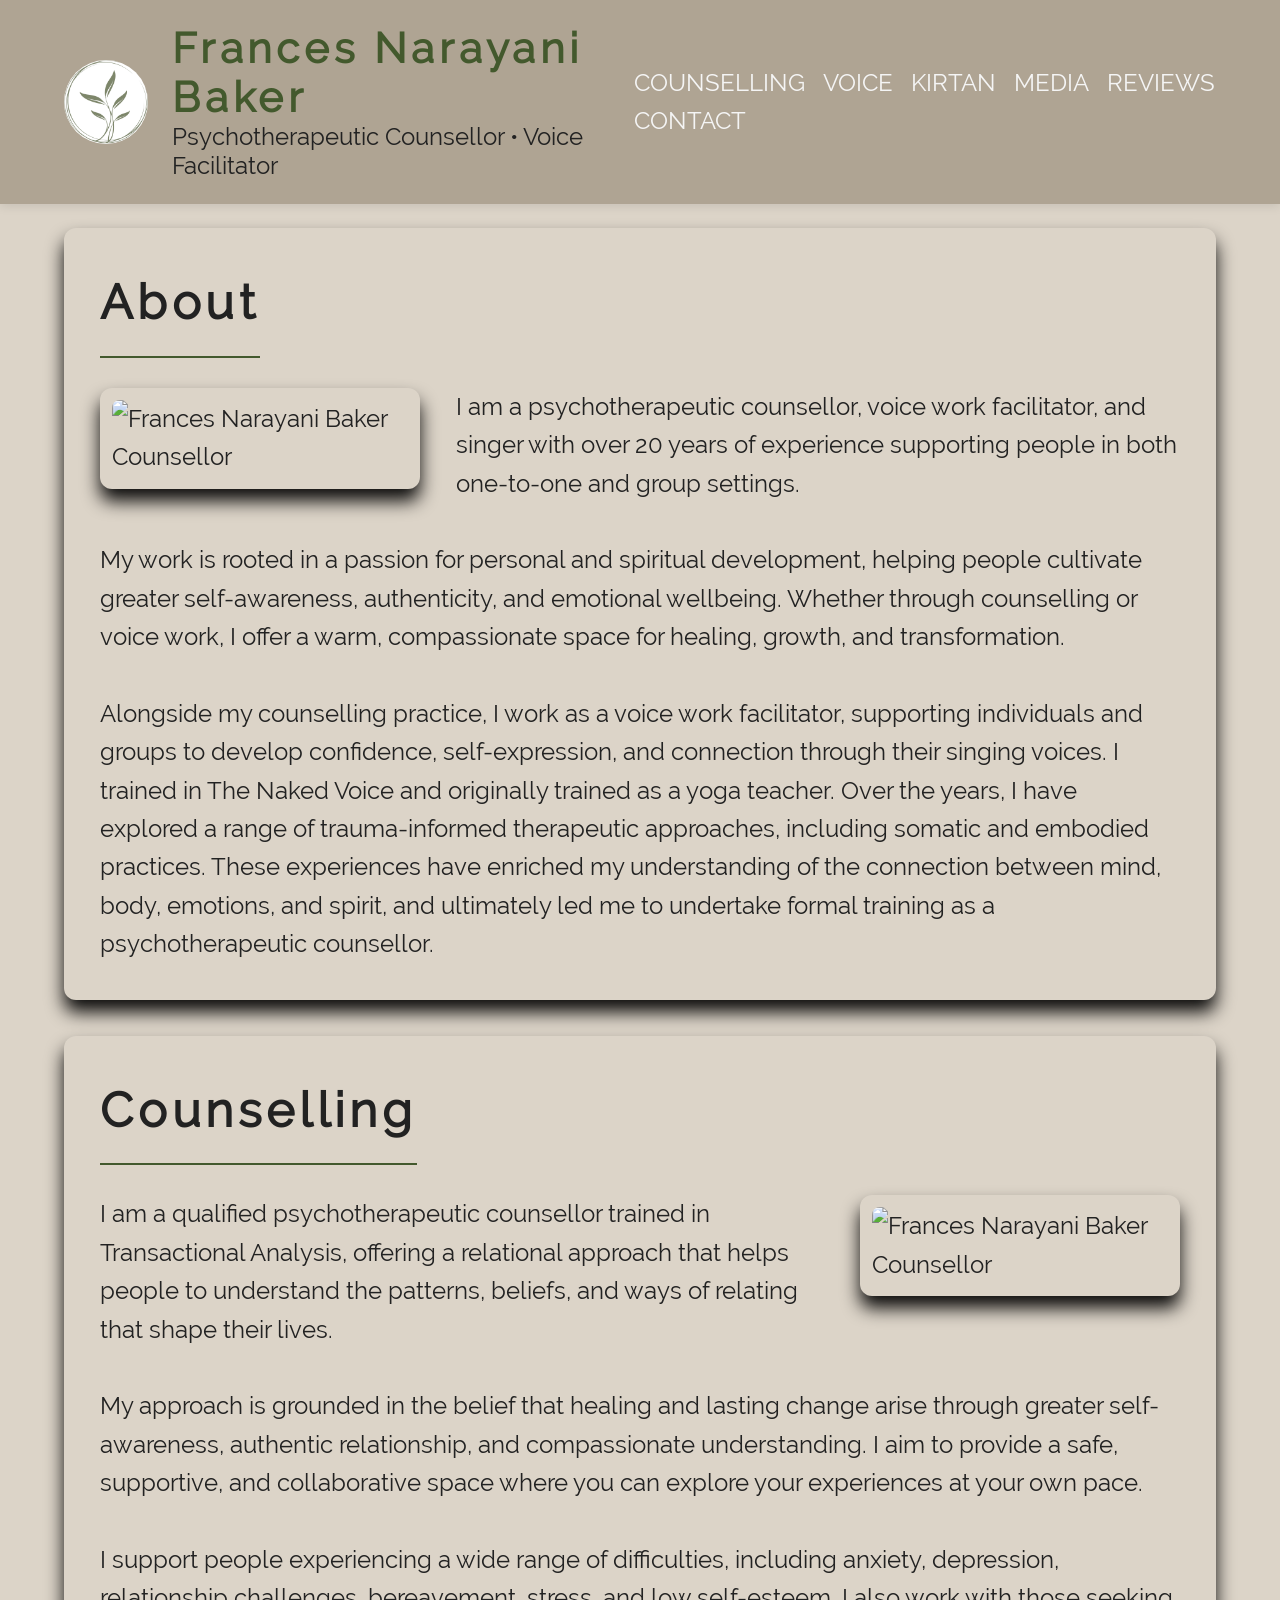
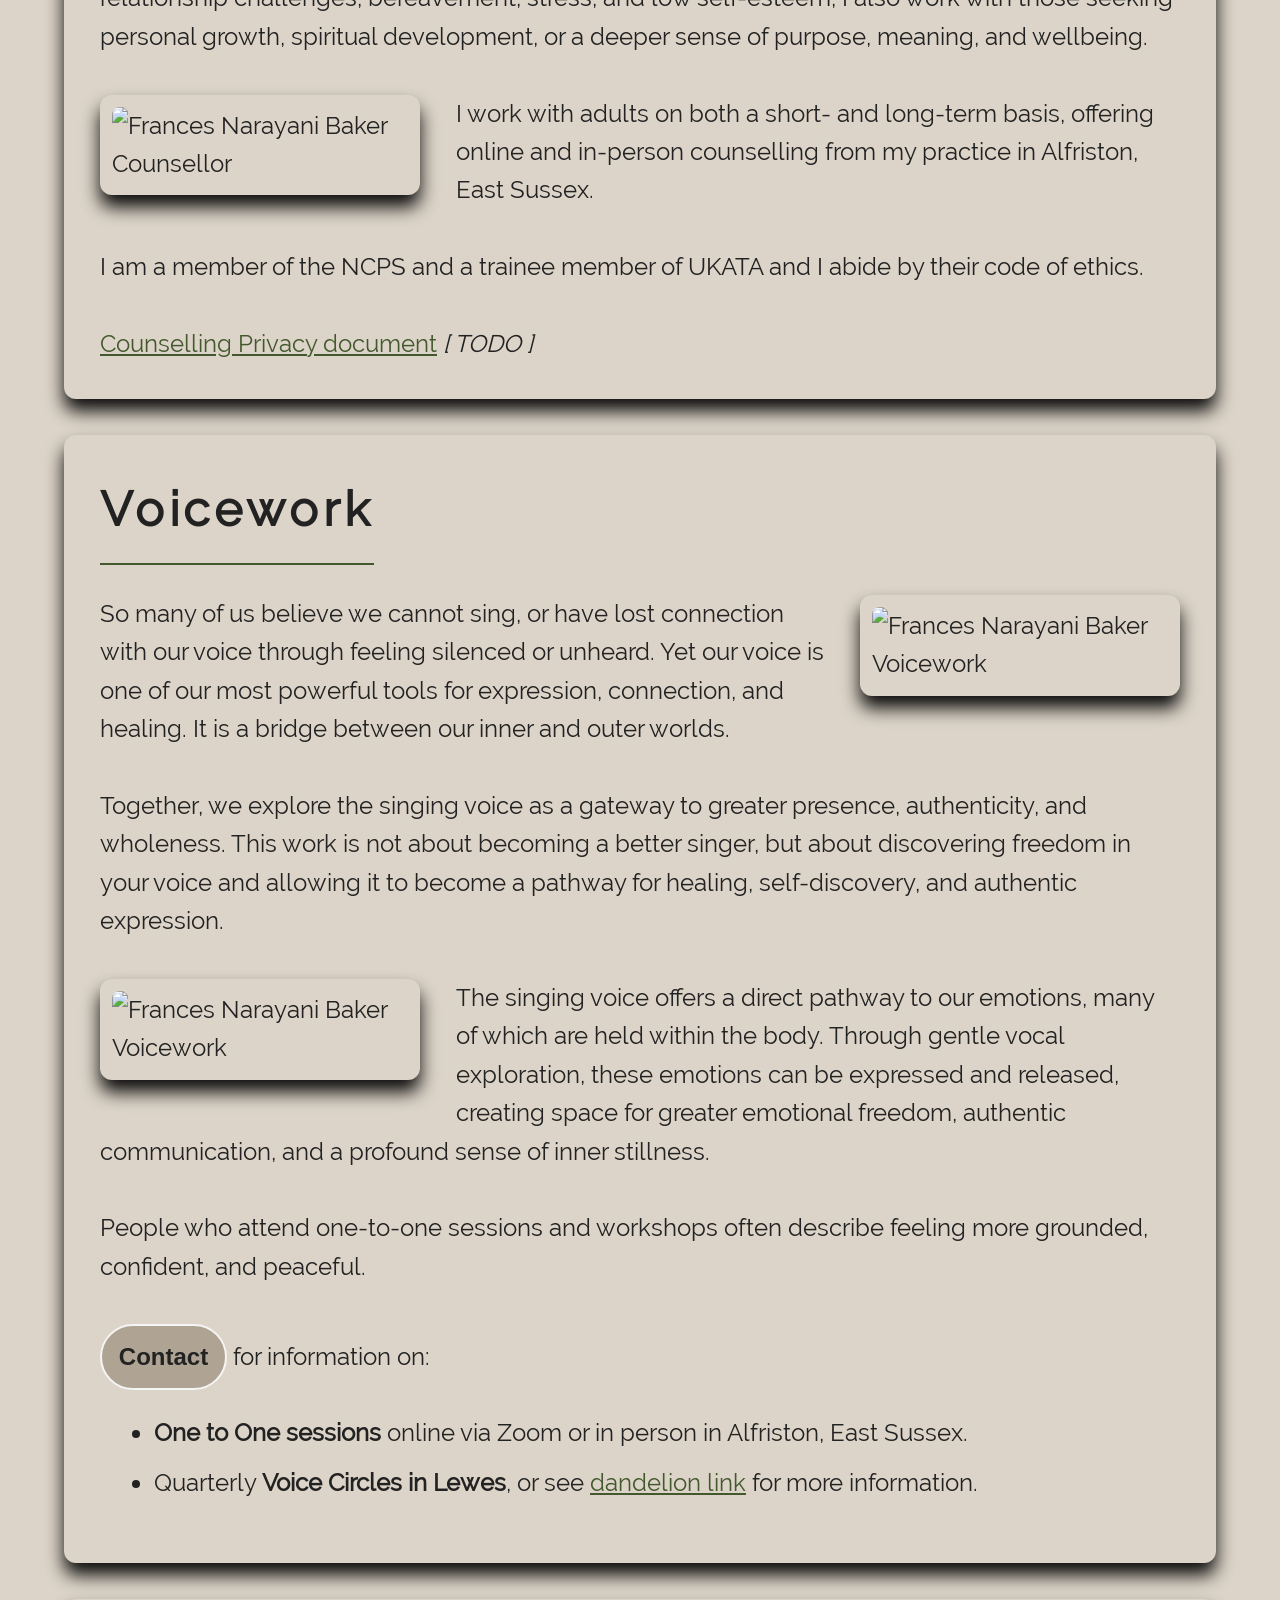
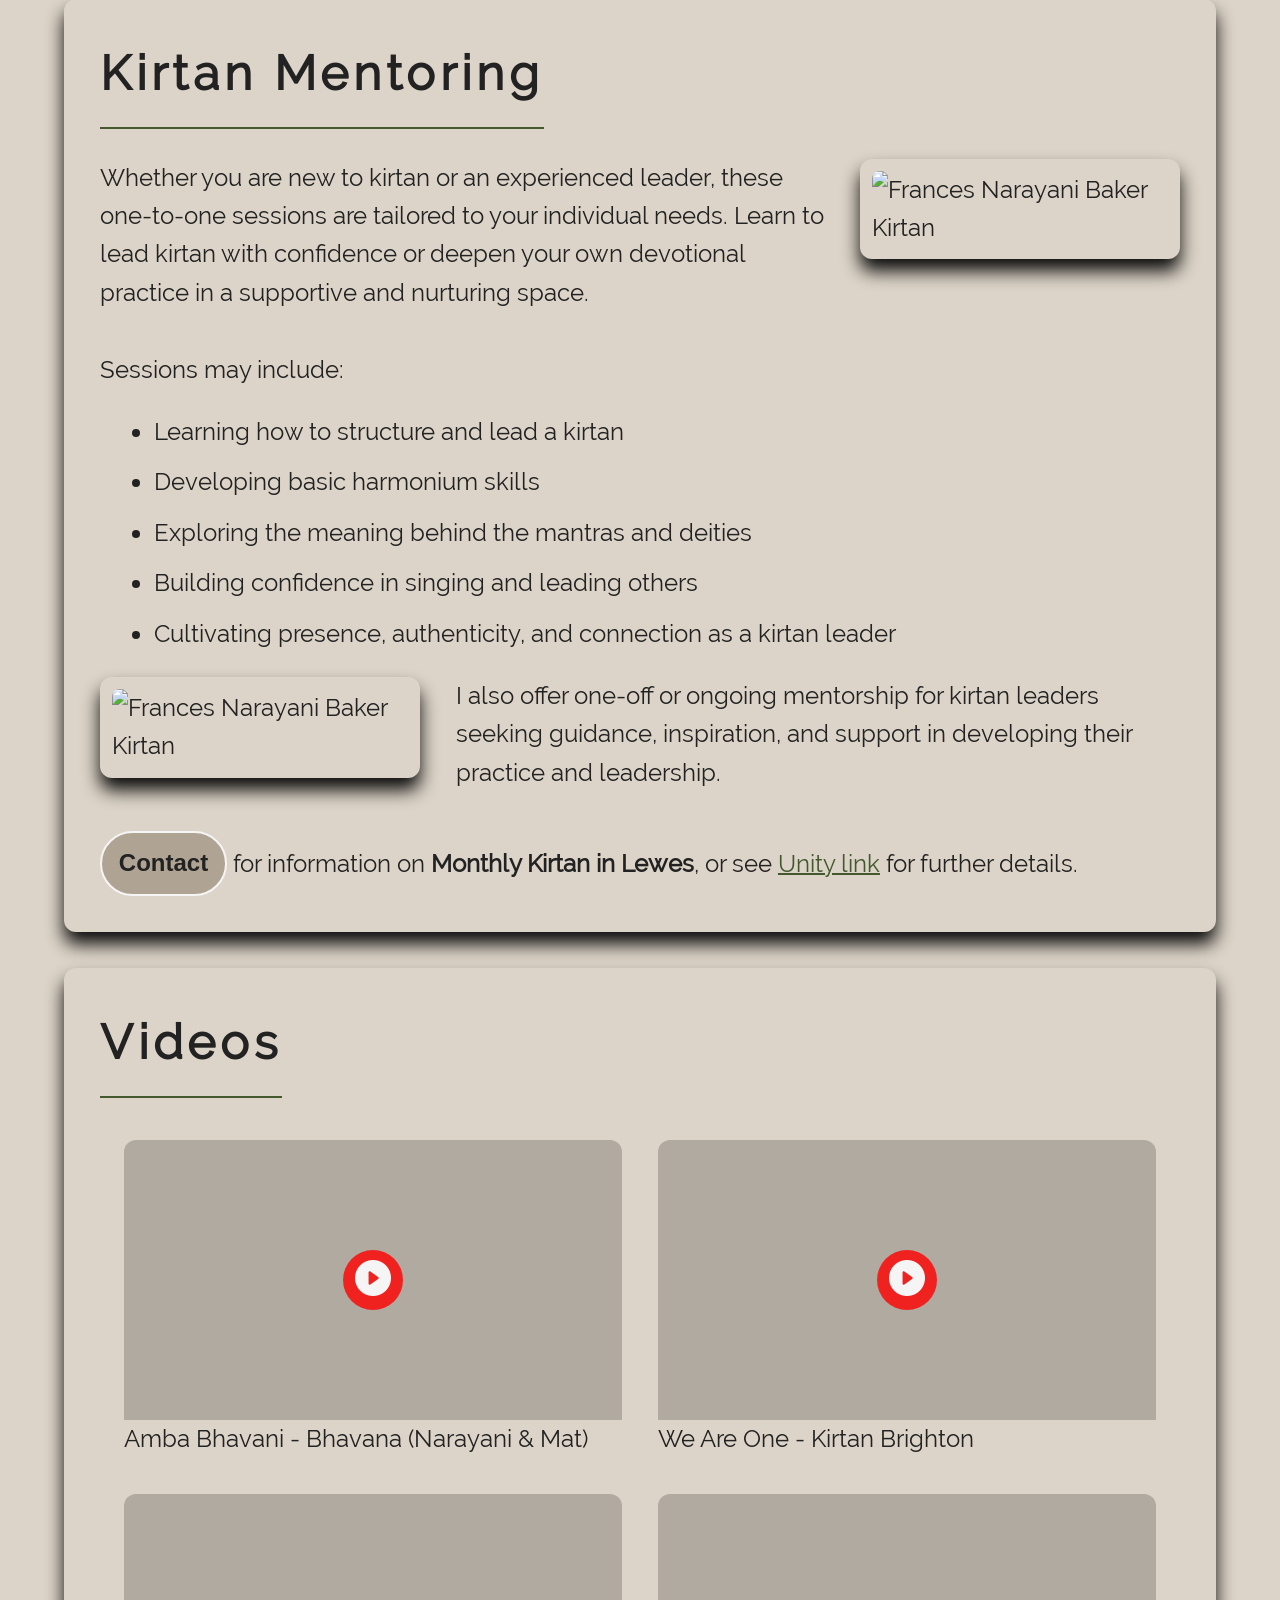
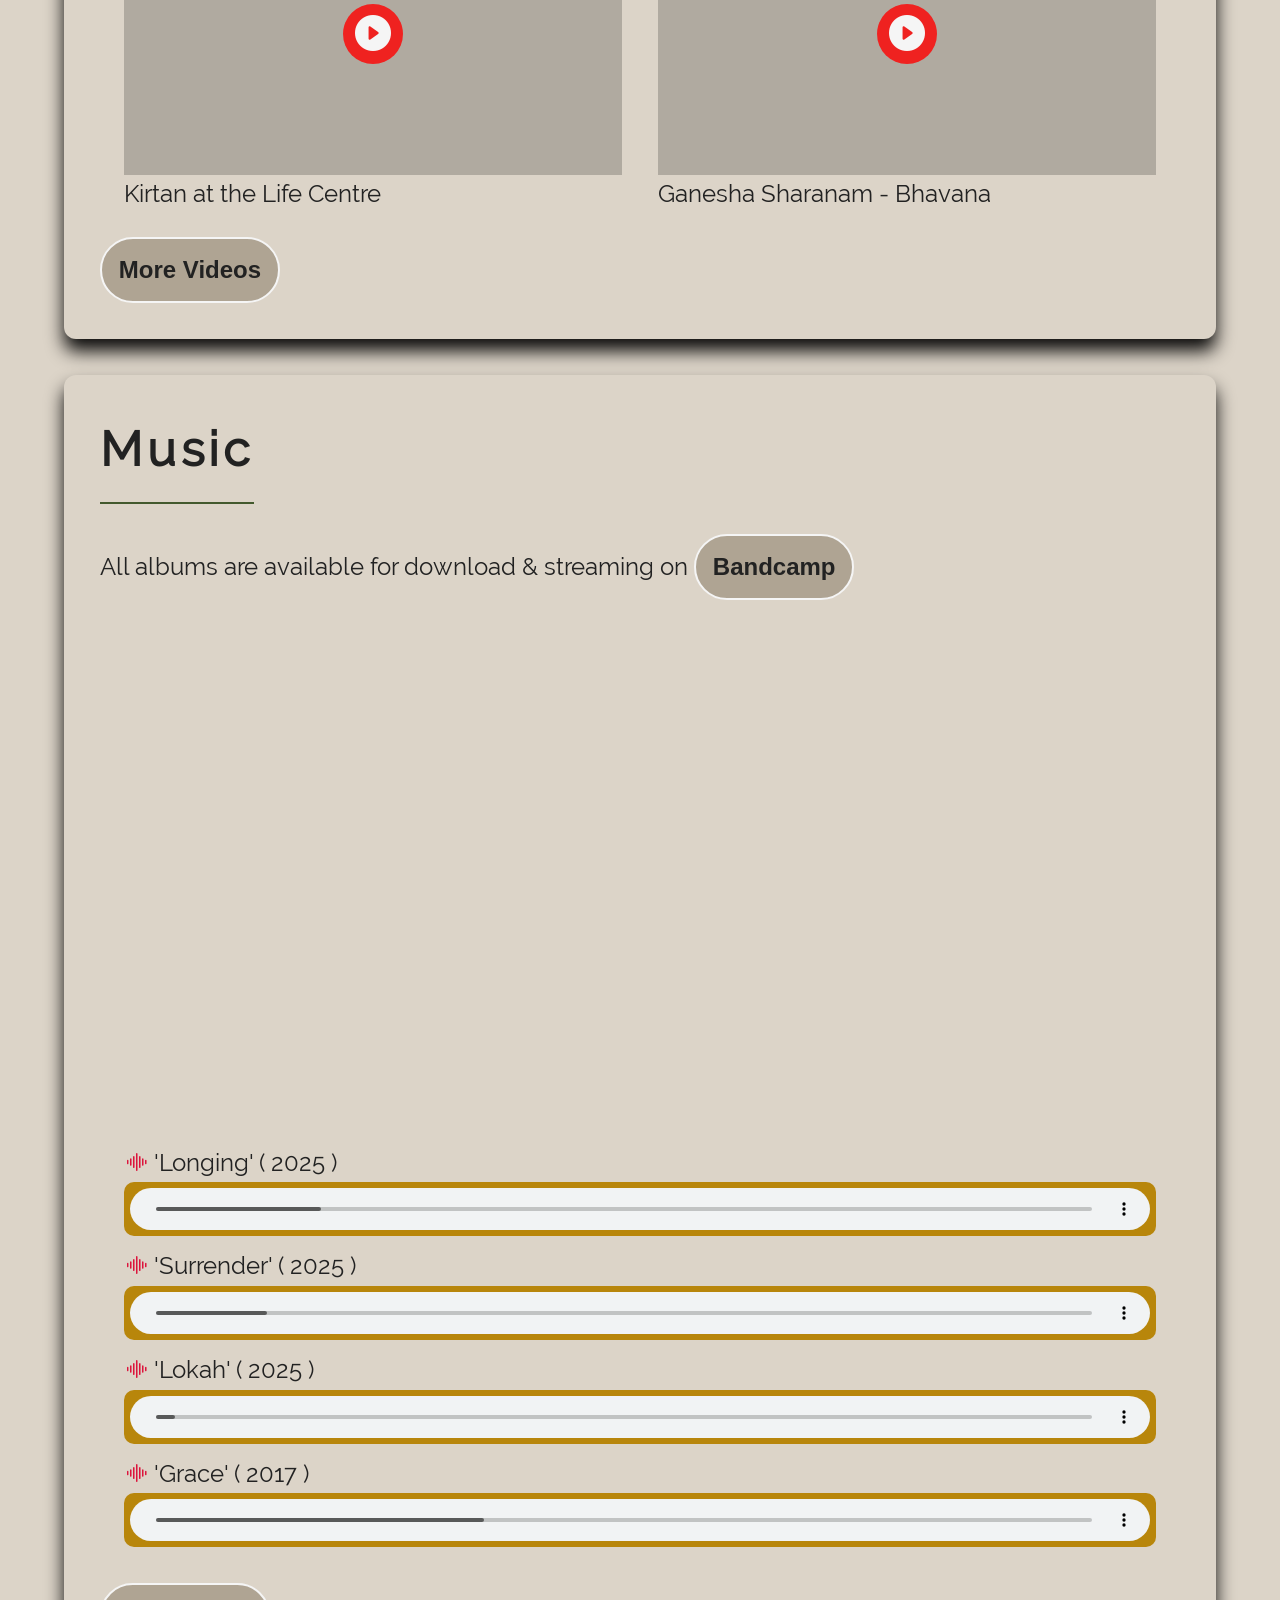
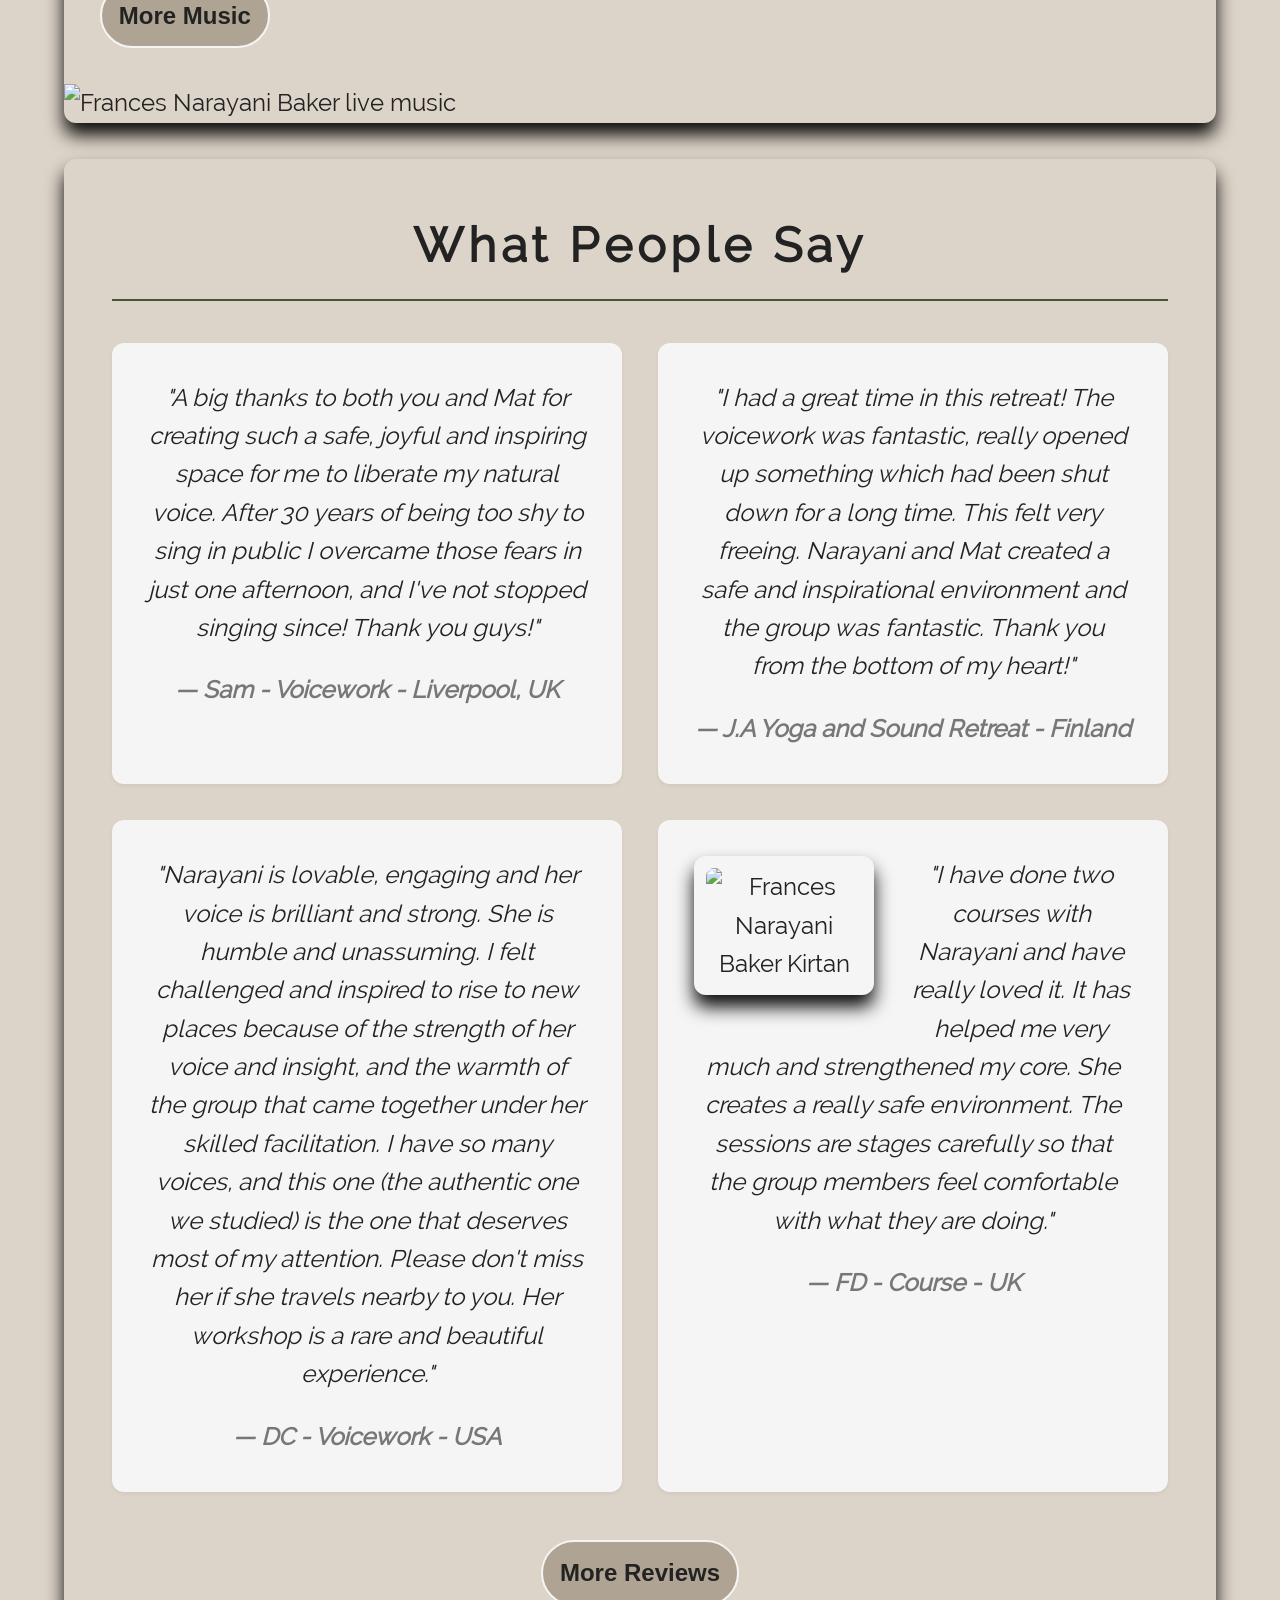
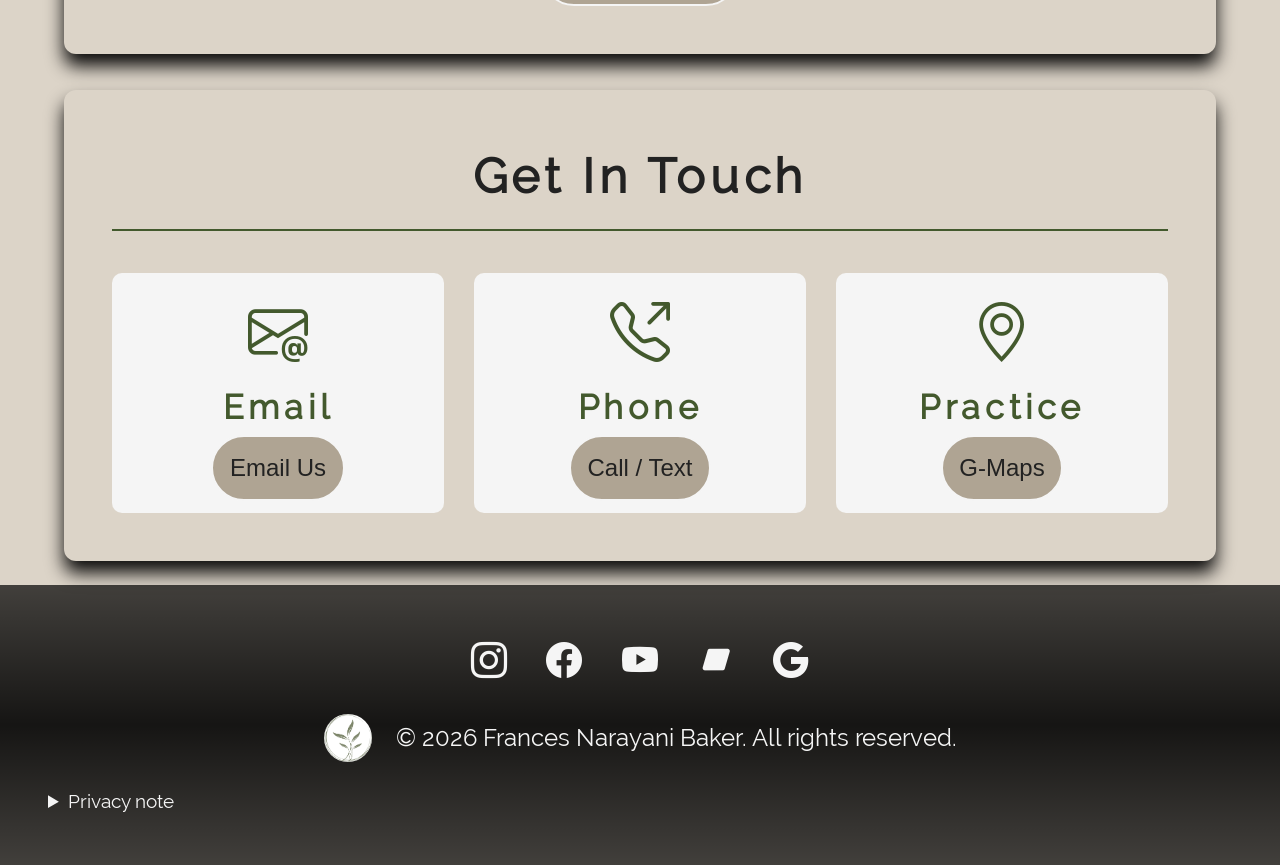
==== commit a37e973b: "1st complete content" ====
--- a/index.html
+++ b/index.html
@@ -193,7 +193,7 @@
                 </section> -->
                 <!-- <h2>Frances Narayani Baker</h2> -->
                 <h2>About</h2>
-                <div class="about-grid">
+                <div class="about">
                     <div class="card card-main-image float-left">
                         <img src="https://sound-spinning-pics.imgix.net/frankie/Frances_Narayani_Baker_08_profile.jpg?w=800&auto=compress,enhance,format" alt="Frances Narayani Baker Counsellor">
                     </div>
@@ -234,6 +234,10 @@
                         I work with adults on both a short- and long-term basis, offering online and in-person counselling from my practice in Alfriston, East Sussex.
                         <br><br>
                         I am a member of the NCPS and a trainee member of UKATA and I abide by their code of ethics.
+                    </p>
+                    <br>
+                    <p>
+                        <a href="/">Counselling Privacy document</a> <em>[ TODO ]</em>
                     </p>
                 </div>
             </div>
@@ -292,9 +296,7 @@
                             <li>Building confidence in singing and leading others</li>
                             <li>Cultivating presence, authenticity, and connection as a kirtan leader</li>
                         </ul>
-                        <!-- <div class="card card-main-image float-left">
-                            <img src="https://sound-spinning-pics.imgix.net/frankie/Frances_Narayani_Baker_10.jpg?w=600&auto=compress,enhance,format" alt="Frances Narayani Baker Kirtan" loading="lazy">
-                        </div> -->
+
                         <div class="card card-main-image float-left">
                             <img src="https://sound-spinning-pics.imgix.net/frankie/Frances_Narayani_Baker_02_Kirtan.jpeg?w=800&auto=compress,enhance,format" alt="Frances Narayani Baker Kirtan" loading="lazy">
                         </div>
@@ -315,7 +317,7 @@
             <!-- Populated by content.js -->
                 <!-- Lazy-loaded YouTube iframe placeholder -->
             </div>
-            <a href="https://www.youtube.com/@matbakermusic" target="_blank" rel="noopener"><button class="cta">More Videos</button></a>
+            <a href="https://www.youtube.com/@NarayaniKirtan" target="_blank" rel="noopener"><button class="cta">More Videos</button></a>
             </div>
         </section>
         
@@ -323,14 +325,19 @@
         <section id="music" class="card music">
             <div class="card-content">
                 <h2>Music</h2>
-                <p>Mat has produced several albums and EPs with original compositions and lyrics.</p>
+                <p>All albums are available for download & streaming on <a href="https://francesnarayanibaker.bandcamp.com/" target="_blank" rel="noopener"><button class="cta">Bandcamp</button></a></p>
+                <br>
+                <iframe style="border: 0; width: 350px; height: 470px;" src="https://bandcamp.com/EmbeddedPlayer/album=1144150725/size=large/bgcol=ffffff/linkcol=0687f5/tracklist=false/transparent=true/" seamless><a href="https://francesnarayanibaker.bandcamp.com/album/remembrance">Remembrance by Bhavana - Narayani and Mat Baker</a></iframe>
+
+                <iframe style="border: 0; width: 350px; height: 470px;" src="https://bandcamp.com/EmbeddedPlayer/album=1493075983/size=large/bgcol=ffffff/linkcol=0687f5/tracklist=false/transparent=true/" seamless><a href="https://francesnarayanibaker.bandcamp.com/album/maatri-sharanam">Maatri Sharanam by Frances Narayani Baker</a></iframe>
                 <div class="audio-player">
                 <!-- Populated by content.js -->
                 </div>
-                <a href="https://matbaker.bandcamp.com/" target="_blank" rel="noopener"><button class="cta">More Music</button></a>
+                <!-- <br> -->
+                <a href="https://francesnarayanibaker.bandcamp.com/" target="_blank" rel="noopener"><button class="cta">More Music</button></a>
             </div>
             <div class="card-image">
-                <img src="https://sound-spinning-pics.imgix.net/mat/mat_baker_perform_6.jpg?w=800&auto=compress,enhance,format" alt="Frances Narayani Baker recording in the studio" loading="lazy">
+                <img src="https://sound-spinning-pics.imgix.net/frankie/Frances_Narayani_Baker_07.JPG?w=800&auto=compress,enhance,format" alt="Frances Narayani Baker live music" loading="lazy">
             </div>
         </section>
         
@@ -339,12 +346,27 @@
             <h2>What People Say</h2>
             <div class="testimonial-grid">
                 <blockquote>
-                    <p>"Mat was hired to play acoustic guitar at our wedding, he did so much more than that. Mat took a very personal song to us and made his own acoustic arrangement of it creating a unique track that truly made our day beautiful, and brought a tear to multiple guests eyes, and my own! I can’t thank him enough for everything he did for our wedding, he was a great communicator before the day, keeping in regular contact in build up to the wedding. He suggested set lists and executed them with deft skill and beauty and created an atmosphere beyond what I could’ve imagined. Thank you Mat for all you did, we put our trust in you and from your first response to your final piece we couldn’t have asked for a better musician. You truly are the epitome of artist."</p>
-                    <cite>— Daniel M - Wedding</cite>
+                    <p>"A big thanks to both you and Mat for creating such a safe, joyful and inspiring space for me to liberate my natural voice. After 30 years of being too shy to sing in public I overcame those fears in just one afternoon, and I've not stopped singing since! Thank you guys!"
+                    </p>
+                    <cite>— Sam - Voicework - Liverpool, UK</cite>
                 </blockquote>
                 <blockquote>
-                    <p>"Mat added that sprinkle of magic to our big day! He was friendly, talented and professional as he played and welcomed our guests. He's a great communicator and I would not hesitate in hiring him again or in recommending him to others! Fabulous!"</p>
-                    <cite>— Lucy S - Wedding</cite>
+                    <p>"I had a great time in this retreat! The voicework was fantastic, really opened up something which had been shut down for a long time. This felt very freeing. Narayani and Mat created a safe and inspirational environment and the group was fantastic. Thank you from the bottom of my heart!"
+                    </p>
+                    <cite>— J.A Yoga and Sound Retreat - Finland</cite>
+                </blockquote>
+                <blockquote>
+                    <p>"Narayani is lovable, engaging and her voice is brilliant and strong. She is humble and unassuming. I felt challenged and inspired to rise to new places because of the strength of her voice and insight, and the warmth of the group that came together under her skilled facilitation. I have so many voices, and this one (the authentic one we studied) is the one that deserves most of my attention. Please don't miss her if she travels nearby to you. Her workshop is a rare and beautiful experience."
+                    </p>
+                    <cite>— DC - Voicework - USA</cite>
+                </blockquote>
+                <blockquote>
+                    <div class="card card-main-image float-left">
+                        <img src="https://sound-spinning-pics.imgix.net/frankie/Frances_Narayani_Baker_10.jpg?w=600&auto=compress,enhance,format" alt="Frances Narayani Baker Kirtan" loading="lazy">
+                    </div>
+                    <p>"I have done two courses with Narayani and have really loved it.  It has helped me very much and strengthened my core.   She creates a really safe environment.  The sessions are stages carefully so that the group members feel comfortable with what they are doing."
+                    </p>
+                    <cite>— FD - Course - UK</cite>
                 </blockquote>
             </div>
             <a href="https://www.google.com/maps/place/Frances+Narayani+Baker/@50.8231929,0.0465734,12z/data=!4m8!3m7!1s0x83c4c03116a659c7:0xaa0e3ba9e5090d31!8m2!3d50.8232219!4d0.1289732!9m1!1b1!16s%2Fg%2F11ygl4wwb5?entry=ttu&g_ep=EgoyMDI2MDgwNS4xIKXMDSoASAFQAw%3D%3D" target="_blank" rel="noopener"><button class="cta">More Reviews</button></a>
@@ -364,7 +386,7 @@
                     <i class="bi bi-telephone-outbound"></i>
                     <h3>Phone</h3>
                     <!-- <p>Let's discuss your specific needs</p> -->
-                    <a href="tel:+4407976016103"><button class="cta">Call / Text Now</button></a>
+                    <a href="tel:+4407976016103"><button class="cta">Call / Text</button></a>
                 </div>
                 <div class="feature">
                     <i class="bi bi-geo-alt"></i>
--- a/css/main.css
+++ b/css/main.css
@@ -3,24 +3,18 @@
 :root {
     --base-size: 20px;
     --gap: 1.5rem;
-    /* --primary: rgb(197, 186, 169); */
     --primary: rgb(175, 164, 147);
-    /* --h2-border: #A68549; */
     --text: #222;
     --text-2: #777;
-    /*  */
-    --navHeight: 100px;
+    /* Dummy 1st var value, it gets recomputed via JS code */
+    --navHeight: 0px;
     /* Page theme */
     --light: whitesmoke;
     --dark: #2c3e50;
-    /* --gradDark: #43592D; */
-    /* --gradLight: #A68549; */
     --gradLight: rgb(67, 89, 45);
-    /* --gradLightNav: rgb(185, 119, 0); */
-    --gradLightNav: rgb(67, 89, 45);
     --background: #dcd4c8;
-    --nav-gradDark: rgba(0, 0, 0, 0.95);
-    --nav-gradLight: rgba(0, 0, 0, 0.8);
+    --nav-gradDark: rgba(0, 0, 0, 0.9);
+    --nav-gradLight: rgba(0, 0, 0, 0.7);
     --nav-background: linear-gradient(0deg, var(--nav-gradLight), var(--nav-gradDark), var(--nav-gradLight));
 }
 
@@ -128,7 +122,7 @@
 }
 
 .branding-text h1 {
-    color: var(--gradLightNav);
+    color: var(--gradLight);
     font-size: 1.75rem;
 }
 
@@ -161,7 +155,7 @@
 }
 
 .main-nav a:hover {
-    color: var(--gradLightNav);
+    color: var(--gradLight);
 }
 
 .main-nav a::after,
@@ -242,7 +236,7 @@
         right: -100%;
         width: 80%;
         max-width: 300px;
-        height: 100vh;
+        /* height: 100vh; */
         background: var(--nav-gradDark);
         transition: right 0.3s ease;
         padding: 6rem 2rem 2rem;
@@ -252,6 +246,7 @@
 
     .main-nav.active {
         right: 0;
+        line-height: 0.3rem;
     }
 
     .main-nav ul {
@@ -359,15 +354,6 @@
     width: 100%;
     height: 250px;
     object-fit: cover;
-}
-
-.stillness {
-    list-style: none;
-    width: 6rem;
-    height: 6rem;
-    position: absolute;
-    right: -1rem;
-    bottom: -4rem;
 }
 
 /* Buttons */
@@ -412,28 +398,19 @@
     cursor: pointer;
 }
 
-/* ABOUT */
-/* .about {
-    grid-column: 1 / -1;
-}
-
-.about-grid {
-    display: grid;
-    grid-template-columns: repeat(auto-fit, minmax(250px, 1fr));
-
-    gap: var(--gap);
-    margin: 0.5rem 1rem 1rem 1rem;
-    align-items: flex-start;
-} */
-
+/* Sections & images settings */
 /* Container fix to prevent floating elements from collapsing the container */
-.about-grid
-.counselling {
+.about,
+.counselling,
+.voicework,
+.kirtan {
   display: block; /* Ensure it's block-level, not display: grid */
 }
 
-.about-grid::after,
-.counselling::after {
+.about::after,
+.counselling::after,
+.voicework::after,
+.kirtan::after {
   content: "";
   display: table;
   clear: both;
@@ -472,6 +449,10 @@
     /* width: 50%; */
     /* margin: 0 1rem 0.75rem 0; */
   }
+
+  .social-links a {
+    padding: 0;
+  }
 }
 
 
@@ -593,6 +574,21 @@
 
 .social-links {
     margin-bottom: 1rem;
+    /* padding: unset; */
+}
+
+.social-links a {
+    color: var(--light);
+    font-size: 1.5rem;
+    margin: 0 0.5rem;
+    padding: 0.2rem;
+    transition: color 0.3s;
+}
+
+.social-links a:hover {
+    color: var(--gradLight);
+    background-color: var(--light);
+    border-radius: 0.5rem;
 }
 
 .footer-row {
@@ -610,6 +606,7 @@
 
 .privacy summary:hover {
     color: var(--gradLight);
+    background-color: var(--light);
 }
 
 .footer-row a,
@@ -618,20 +615,9 @@
     height: 2rem;
 }
 
-.social-links a {
-    color: var(--light);
-    font-size: 1.5rem;
-    margin: 0 0.5rem;
-    transition: color 0.3s;
-}
-
 /* Bandcamp icon */
 .bi-suit-diamond-fill::before {
     transform: rotate(53deg);
-}
-
-.social-links a:hover {
-    color: var(--gradLight);
 }
 
 
@@ -733,22 +719,22 @@
 
 
 /* General screens settings */
-/* @media (min-width: 768px) {
+@media (min-width: 768px) {
     .testimonial-grid {
-        grid-template-columns: repeat(3, 1fr);
+        grid-template-columns: repeat(2, 1fr);
     }
     
-    .testimonials, .contact {
+    /* .testimonials, .contact {
         grid-column: 1 / -1;
-    }
-
-    .testimonials blockquote:nth-of-type(1) {
+    } */
+
+    /* .testimonials blockquote:nth-of-type(1) {
         grid-column: 1 / 3;
-    }
+    } */
 }
 
 @media (min-width: 1024px) {
-    .grid-container {
+    /* .grid-container {
         grid-template-columns: repeat(4, 1fr);
     }
     
@@ -762,13 +748,13 @@
     
     .videos {
         grid-column: 1 / -1;
-    }
+    } */
 
     .video-grid {
         grid-template-columns: repeat(2, 1fr);
     }
 
-    .music {
+    /* .music {
         grid-column: 2 / 4;
-    }
-} */
+    } */
+}
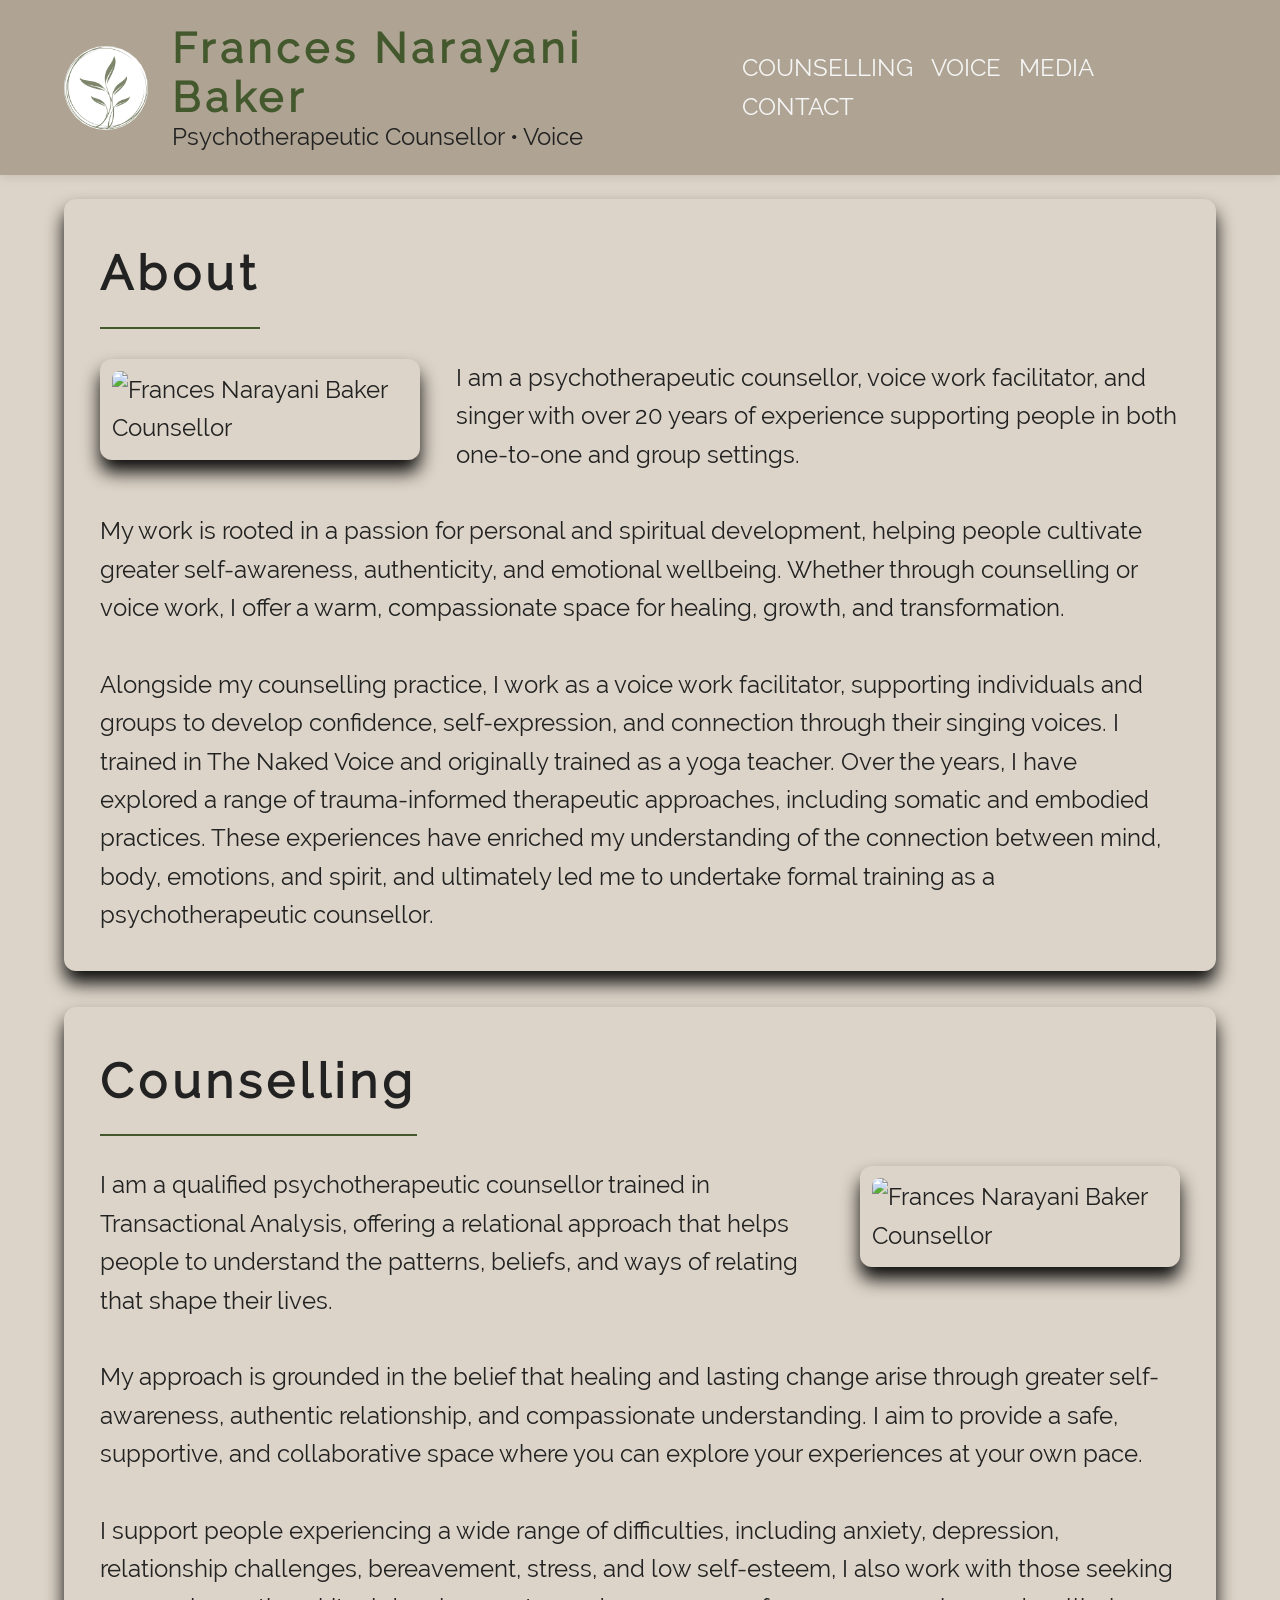
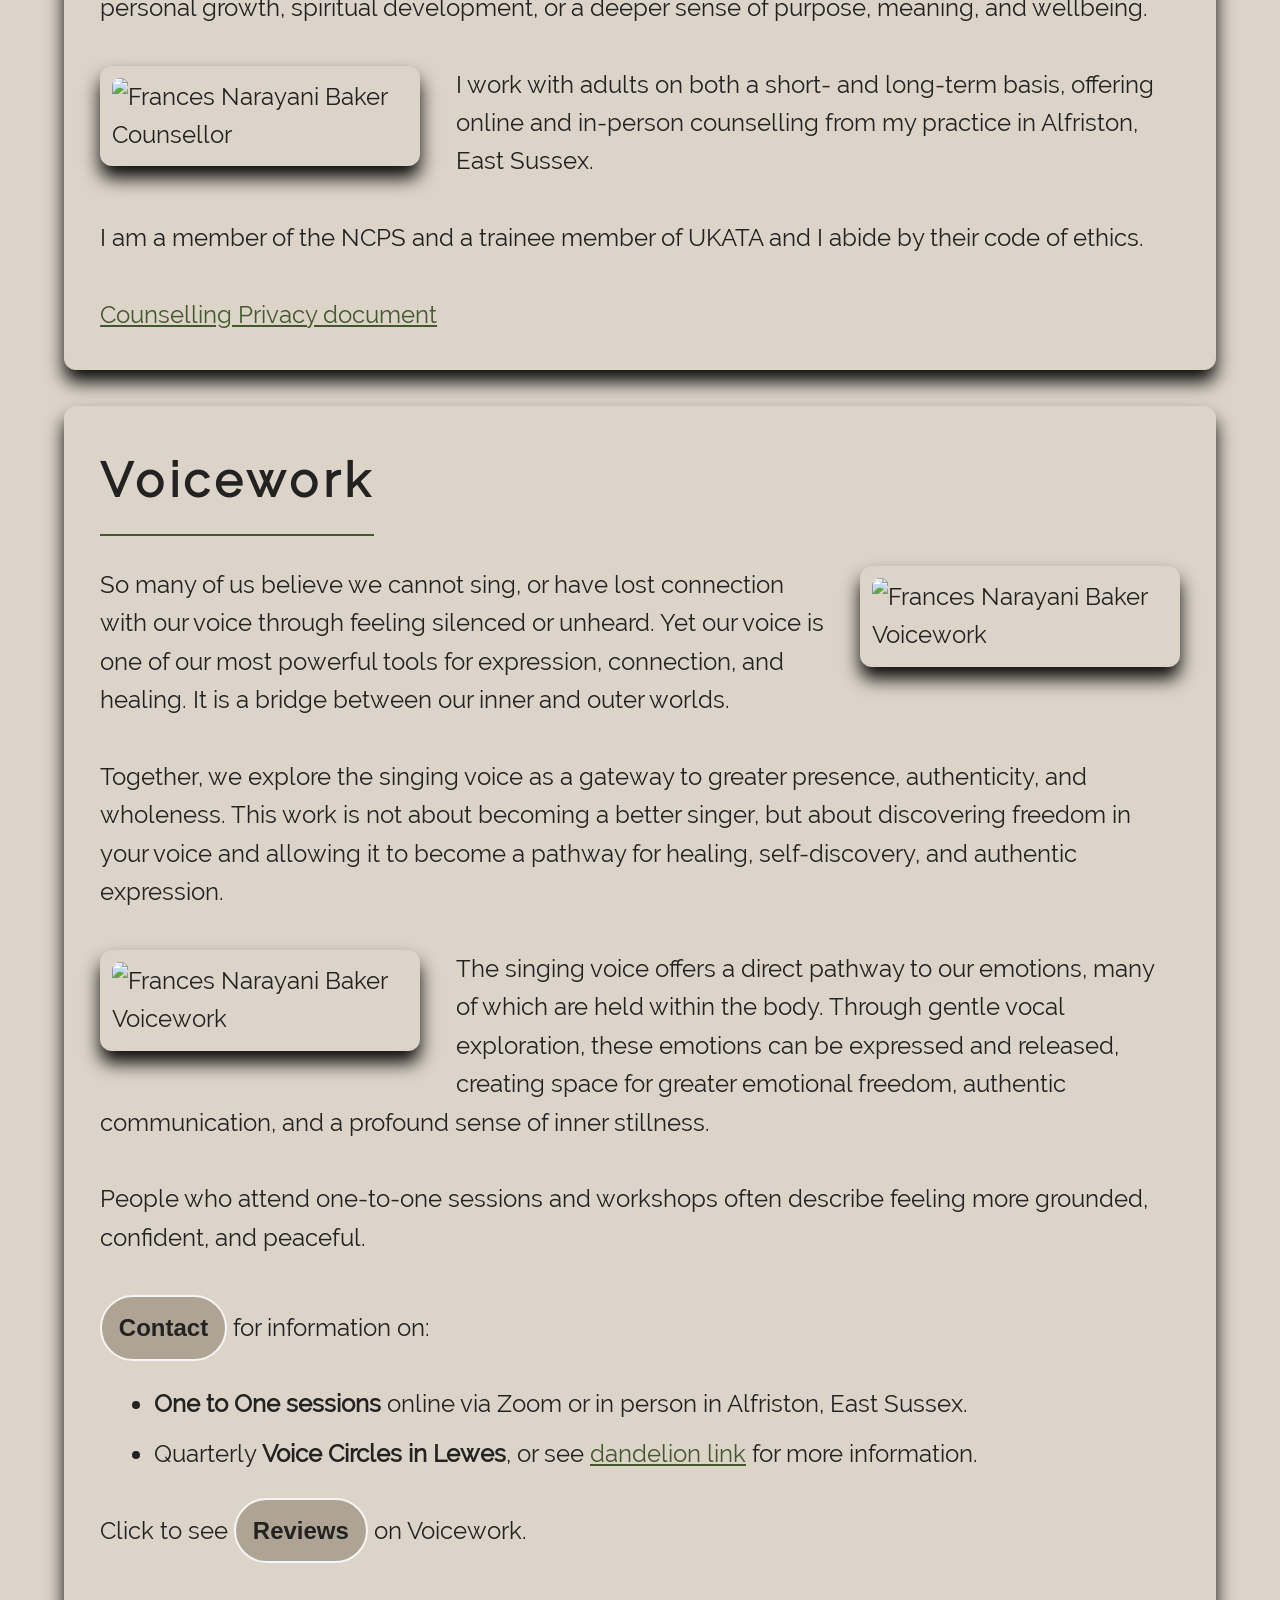
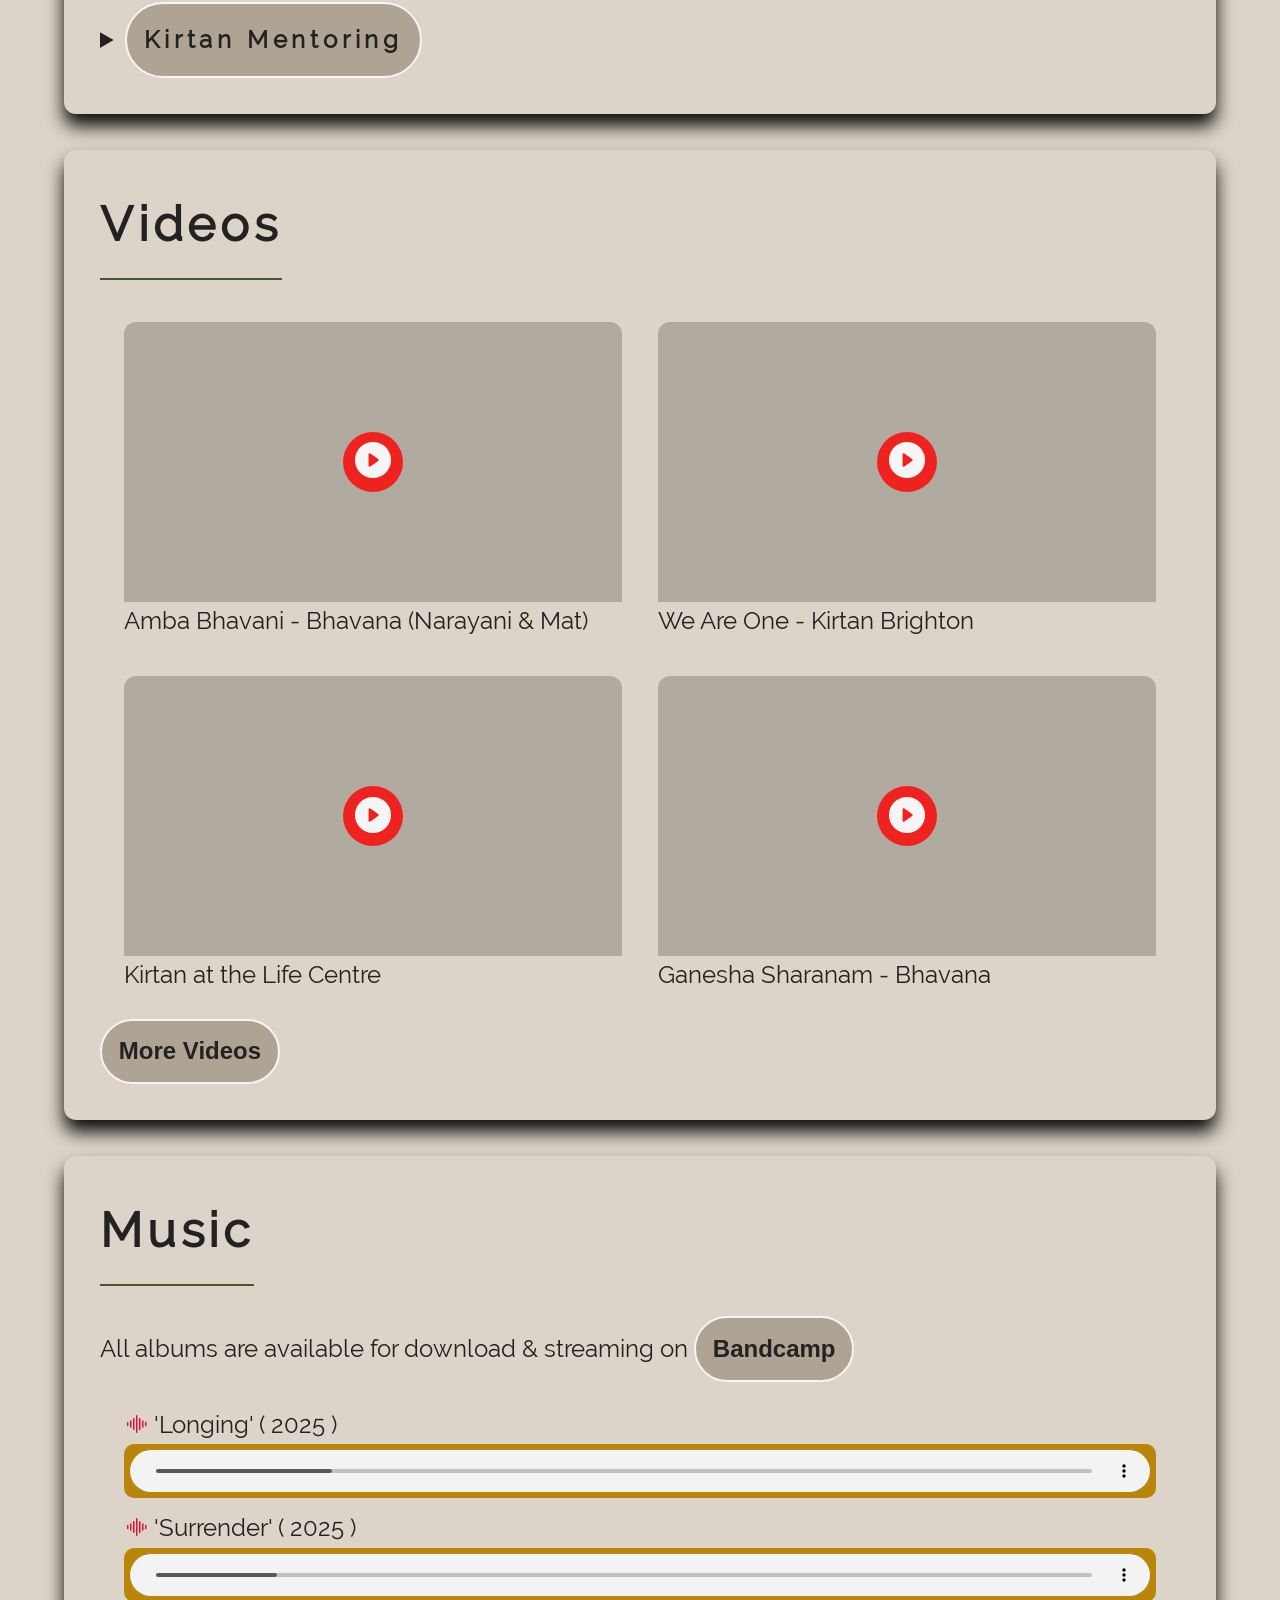
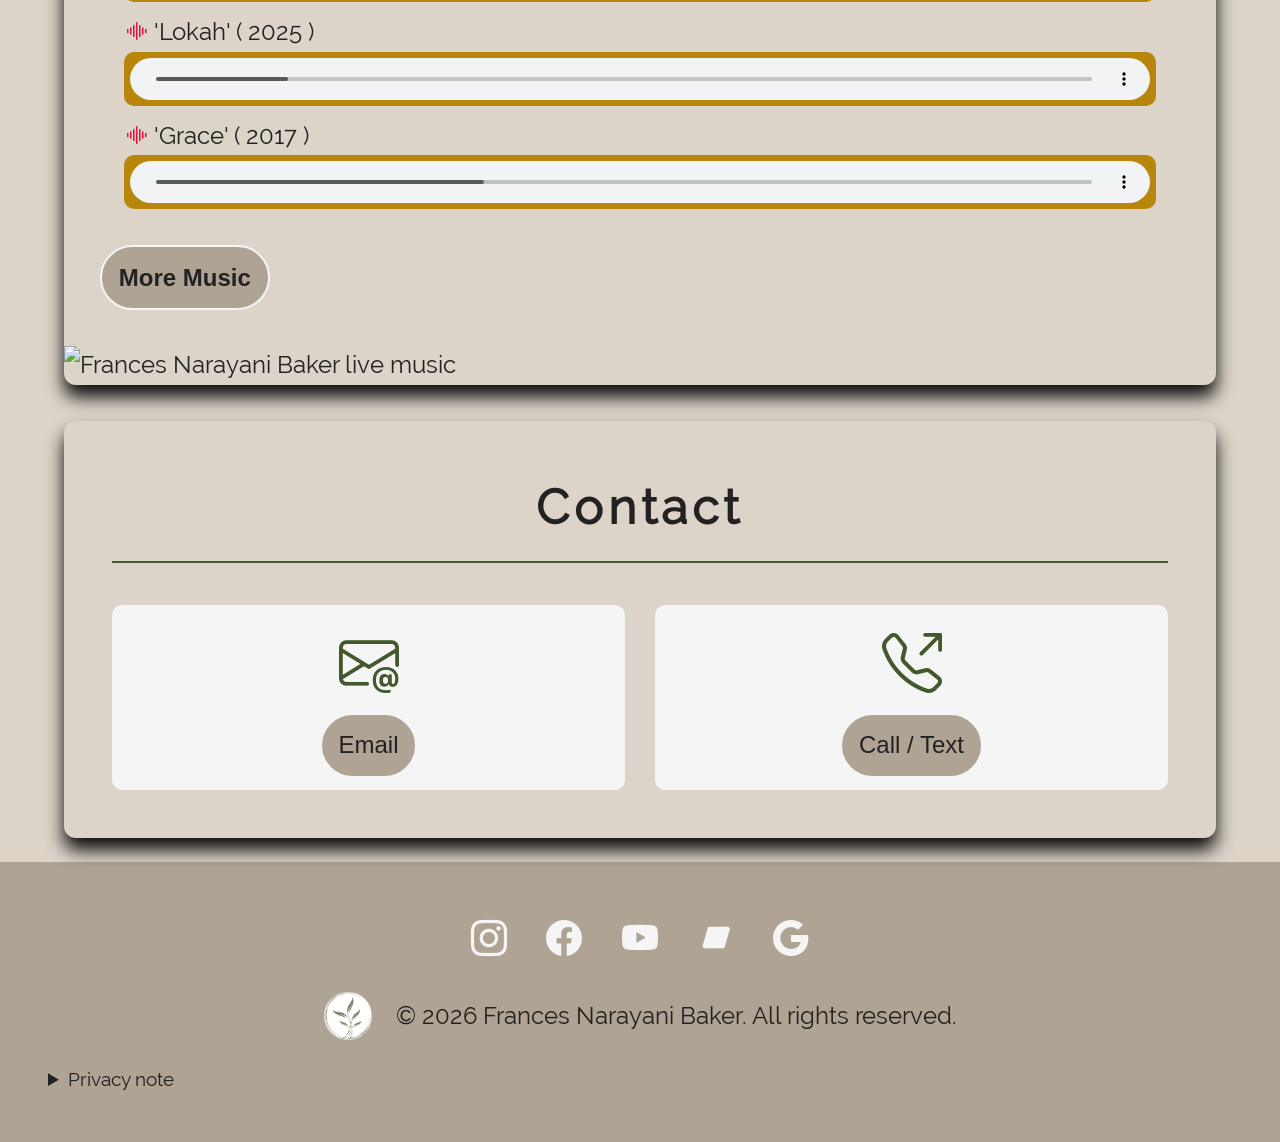
==== commit fd4405e8: "iteration_1" ====
--- a/index.html
+++ b/index.html
@@ -19,10 +19,10 @@
 	<meta name="author" content="Sound Spinning" />
 	
 	<!-- Primary Title (Include Keywords + Location) -->
-	<title>Frances Narayani Baker | Psychotherapeutic Counsellor • Voice Facilitator • Singer</title>
+	<title>Frances Narayani Baker | Psychotherapeutic Counsellor • Voice Facilitator</title>
 
 	<!-- Meta Description (Include Services + Location + Call-to-Action) -->
-	<meta name="description" content="Psychotherapeutic counsellor, voice work facilitator, and singer with over 20 years of experience supporting people in both one-to-one and group settings, East Sussex (UK). ">
+	<meta name="description" content="Psychotherapeutic counsellor, voice facilitator, and singer with over 20 years of experience supporting people in both one-to-one and group settings, East Sussex (UK). ">
 
 	<!-- Canonical URL (Avoid Duplicate Content) -->
 	<link rel="canonical" href="https://francesnarayanibaker.com">
@@ -150,7 +150,8 @@
                 <img src="favicon.svg" alt="Frances Narayani Baker Logo" class="logo">
                 <div class="branding-text">
                     <h1>Frances Narayani Baker</h1>
-                    <p class="tagline">Psychotherapeutic Counsellor • Voice Facilitator</p>
+                    <p class="tagline">Psychotherapeutic Counsellor • Voice</p>
+                    <!-- <p class="tagline">Psychotherapeutic Counsellor • Voice Facilitator</p> -->
                 </div>
             </a>
 
@@ -162,9 +163,9 @@
                 <ul>
                     <li><a href="#counselling">Counselling</a></li>
                     <li><a href="#voicework">Voice</a></li>
-                    <li><a href="#kirtan">Kirtan</a></li>
+                    <!-- <li><a href="#kirtan">Kirtan</a></li> -->
                     <li><a href="#media">Media</a></li>
-                    <li><a href="#testimonials">Reviews</a></li>
+                    <!-- <li><a href="#testimonials">Reviews</a></li> -->
                     <li><a href="#contact">Contact</a></li>
                 </ul>
             </nav>
@@ -237,7 +238,7 @@
                     </p>
                     <br>
                     <p>
-                        <a href="/">Counselling Privacy document</a> <em>[ TODO ]</em>
+                        <a href="assets/Data Protection & Privacy Policy.pdf" target="_blank">Counselling Privacy document</a>
                     </p>
                 </div>
             </div>
@@ -271,13 +272,68 @@
                             <li><strong> One to One sessions</strong> online via Zoom or in person in Alfriston, East Sussex.</li> 
                             <li>Quarterly <strong> Voice Circles in Lewes</strong>, or see <a href="https://dandelion.events/o/frances-narayani-baker" target="_blank" rel="noopener"> dandelion link</a> for more information.</li>
                         </ul>
-                    </p>
+                        <!-- <br><br> -->
+                        Click to see <a href="https://dandelion.events/o/frances-narayani-baker"><button class="cta">Reviews</button></a> on Voicework.
+                    </p>
+                    <br>
+                    <details>
+                        <summary><h3 class="cta"><strong>Kirtan Mentoring</strong></h3></summary>
+                        <div>
+                            <div class="card card-main-image float-right">
+                                <img src="https://sound-spinning-pics.imgix.net/frankie/Frances_Narayani_Baker_04_festival.jpeg?w=800&auto=compress,enhance,format" alt="Frances Narayani Baker Kirtan" loading="lazy">
+                            </div>
+                            <p>
+                                Whether you are new to kirtan or an experienced leader, these one-to-one sessions are tailored to your individual needs. Learn to lead kirtan with confidence or deepen your own devotional practice in a supportive and nurturing space.
+                                <br><br>
+
+                                Sessions may include:
+                                <ul>
+                                    <li>Learning how to structure and lead a kirtan</li>
+                                    <li>Developing basic harmonium skills</li>
+                                    <li>Exploring the meaning behind the mantras and deities</li>
+                                    <li>Building confidence in singing and leading others</li>
+                                    <li>Cultivating presence, authenticity, and connection as a kirtan leader</li>
+                                </ul>
+                            
+                                <div class="card card-main-image float-left">
+                                    <img src="https://sound-spinning-pics.imgix.net/frankie/Frances_Narayani_Baker_02_Kirtan.jpeg?w=800&auto=compress,enhance,format" alt="Frances Narayani Baker Kirtan" loading="lazy">
+                                </div>
+                            
+                                I also offer one-off or ongoing mentorship for kirtan leaders seeking guidance, inspiration, and support in developing their practice and leadership.
+                                <br><br>
+                                <a href="#contact"><button class="cta">Contact</button></a> for information on <strong> Monthly Kirtan in Lewes</strong>, or see <a href="https://being-in-unity.com/workshops/" target="_blank" rel="noopener"> Unity link</a> for further details.
+                            </p>
+                        </div>
+                        <br><br>
+                        <details>
+                            <summary><span class="cta">Kirtan more info</span></summary>
+                            <p>
+                                Take a journey through sound and mantra, Narayani’s kirtans are dynamic and colourful, serving up a full range of chants, easy to follow and join in, for a powerful experience that takes you to the essential stillness inside.
+                                <br><br>
+
+                                Kirtan is chanting or singing, a form of yoga for the voice done in a group accompanied by music. It requires no background or training, and is easily learnt. Repeating Sanskrit mantras creates a meditative and uplifted mental state, and helps to melt inhibitions that can suppress your voice and expression. You add your voice to those around you, creating a sense of harmony.
+                                <br><br>
+
+                                Some people feel a sense of calm, others a sense of elation- it’s a great way to unblock emotions and a sense of being stuck. The words and melodies are simple and repeated so that you can get into a rhythm and enter a more meditative state conducive to letting go.
+                                <br><br>
+                                Narayani One Love
+                                Kirtan at Unity Yoga Centre, Lewes <br>
+                                1st Friday of Every Month 
+                                19:00 - 20:30 <br>
+                                £10-£20 donation to Unity's charitable projects. <br>
+
+                                The Old Turkish Baths, 35 Friars Walk, Lewes, BN7 2LG
+                                <br>
+                                <a href="https://being-in-unity.com/workshops/" target="_blank" rel="noopener"> Unity page</a>
+                            </p>
+                        </details>
+                    </details>
                 </div>
             </div>
         </section>
 
         <!-- Kirtan Section -->
-        <section id="kirtan" class="card kirtan">
+        <!-- <section id="kirtan" class="card kirtan">
             <div class="card-content">
                 <h2>Kirtan Mentoring</h2>
                 <div>
@@ -307,7 +363,7 @@
                     </p>
                 </div>
             </div>
-        </section>
+        </section> -->
 
         <!-- Videos Section -->
         <section id="media" class="card videos">
@@ -326,10 +382,10 @@
             <div class="card-content">
                 <h2>Music</h2>
                 <p>All albums are available for download & streaming on <a href="https://francesnarayanibaker.bandcamp.com/" target="_blank" rel="noopener"><button class="cta">Bandcamp</button></a></p>
-                <br>
-                <iframe style="border: 0; width: 350px; height: 470px;" src="https://bandcamp.com/EmbeddedPlayer/album=1144150725/size=large/bgcol=ffffff/linkcol=0687f5/tracklist=false/transparent=true/" seamless><a href="https://francesnarayanibaker.bandcamp.com/album/remembrance">Remembrance by Bhavana - Narayani and Mat Baker</a></iframe>
-
-                <iframe style="border: 0; width: 350px; height: 470px;" src="https://bandcamp.com/EmbeddedPlayer/album=1493075983/size=large/bgcol=ffffff/linkcol=0687f5/tracklist=false/transparent=true/" seamless><a href="https://francesnarayanibaker.bandcamp.com/album/maatri-sharanam">Maatri Sharanam by Frances Narayani Baker</a></iframe>
+                <!-- <br> -->
+                <!-- <iframe style="border: 0; width: 350px; height: 470px;" src="https://bandcamp.com/EmbeddedPlayer/album=1144150725/size=large/bgcol=ffffff/linkcol=0687f5/tracklist=false/transparent=true/" seamless><a href="https://francesnarayanibaker.bandcamp.com/album/remembrance">Remembrance by Bhavana - Narayani and Mat Baker</a></iframe>
+
+                <iframe style="border: 0; width: 350px; height: 470px;" src="https://bandcamp.com/EmbeddedPlayer/album=1493075983/size=large/bgcol=ffffff/linkcol=0687f5/tracklist=false/transparent=true/" seamless><a href="https://francesnarayanibaker.bandcamp.com/album/maatri-sharanam">Maatri Sharanam by Frances Narayani Baker</a></iframe> -->
                 <div class="audio-player">
                 <!-- Populated by content.js -->
                 </div>
@@ -342,7 +398,7 @@
         </section>
         
         <!-- Testimonials -->
-        <section id="testimonials" class="card testimonials">
+        <!-- <section id="testimonials" class="card testimonials">
             <h2>What People Say</h2>
             <div class="testimonial-grid">
                 <blockquote>
@@ -370,31 +426,32 @@
                 </blockquote>
             </div>
             <a href="https://www.google.com/maps/place/Frances+Narayani+Baker/@50.8231929,0.0465734,12z/data=!4m8!3m7!1s0x83c4c03116a659c7:0xaa0e3ba9e5090d31!8m2!3d50.8232219!4d0.1289732!9m1!1b1!16s%2Fg%2F11ygl4wwb5?entry=ttu&g_ep=EgoyMDI2MDgwNS4xIKXMDSoASAFQAw%3D%3D" target="_blank" rel="noopener"><button class="cta">More Reviews</button></a>
-        </section>
+        </section> -->
         
         <!-- Contact Section -->
         <section id="contact" class="card contact">
-            <h2>Get In Touch</h2>
+            <h2>Contact</h2>
             <section class="features">
                 <div class="feature">
                     <i class="bi bi-envelope-at"></i>
-                    <h3>Email</h3>
+                    <br>
+                    <!-- <h3>Email</h3> -->
                     <!-- <p>Contact for a free consultation</p> -->
-                    <a href="mailto:francesnarayanibaker@gmail.com"><button class="cta">Email Us</button></a>
+                    <a href="mailto:francesnarayanibaker@gmail.com"><button class="cta">Email</button></a>
                 </div>
                 <div class="feature">
                     <i class="bi bi-telephone-outbound"></i>
-                    <h3>Phone</h3>
+                    <br>
+                    <!-- <h3>Phone</h3> -->
                     <!-- <p>Let's discuss your specific needs</p> -->
                     <a href="tel:+4407976016103"><button class="cta">Call / Text</button></a>
                 </div>
-                <div class="feature">
+                <!-- <div class="feature">
                     <i class="bi bi-geo-alt"></i>
                     <h3>Practice</h3>
-                    <!-- <p>East Sussex (UK)</p> -->
-                    <!-- <br> -->
+                    <br>
                     <a href="https://maps.app.goo.gl/xLrn3Hy6X6aX4E8p9" target="_blank" rel="noopener"><button class="cta">G-Maps</button></a>
-                </div>
+                </div> -->
             </section>
 
             <!-- <details>
--- a/css/main.css
+++ b/css/main.css
@@ -568,8 +568,10 @@
 .footer {
     text-align: center;
     padding: 2rem;
-    background: var(--nav-background);
-    color: var(--light);
+    /* background: var(--nav-background); */
+    background: var(--primary);
+    /* color: var(--light); */
+    color: var(--text);
 }
 
 .social-links {
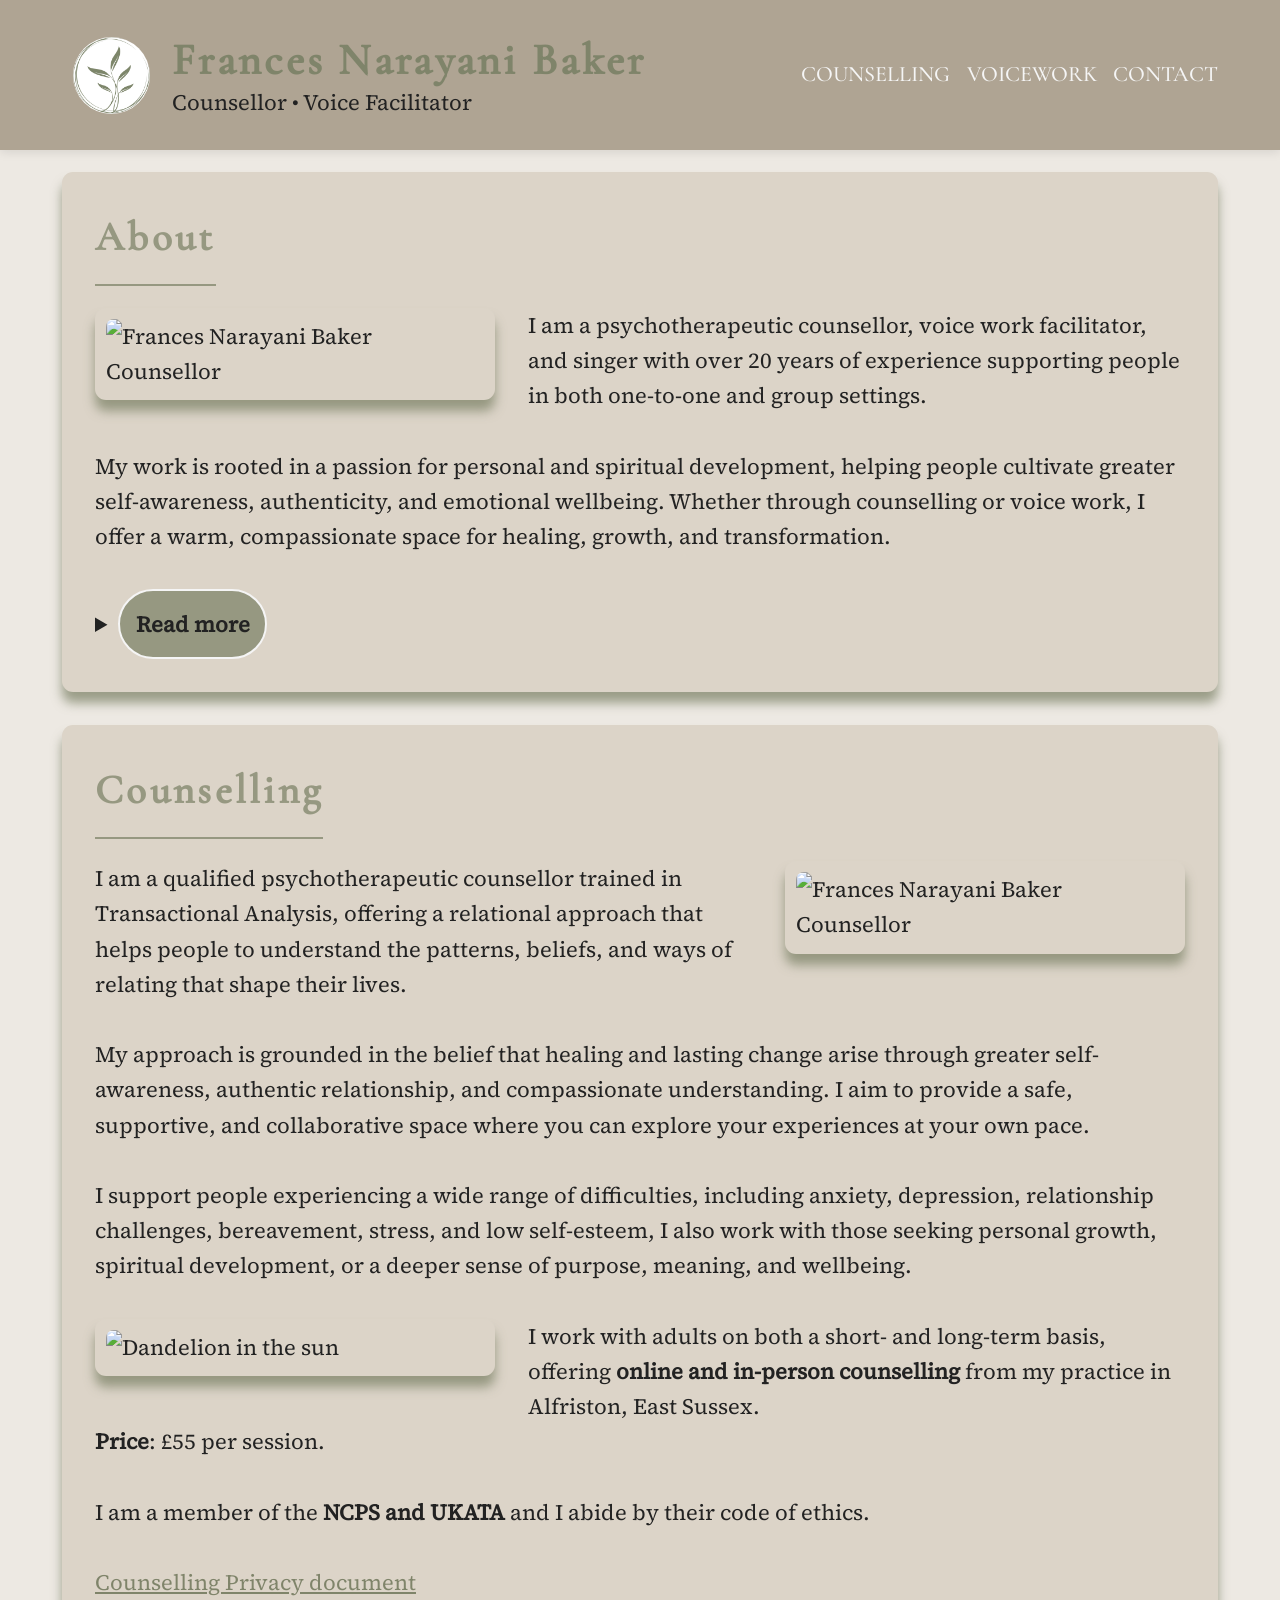
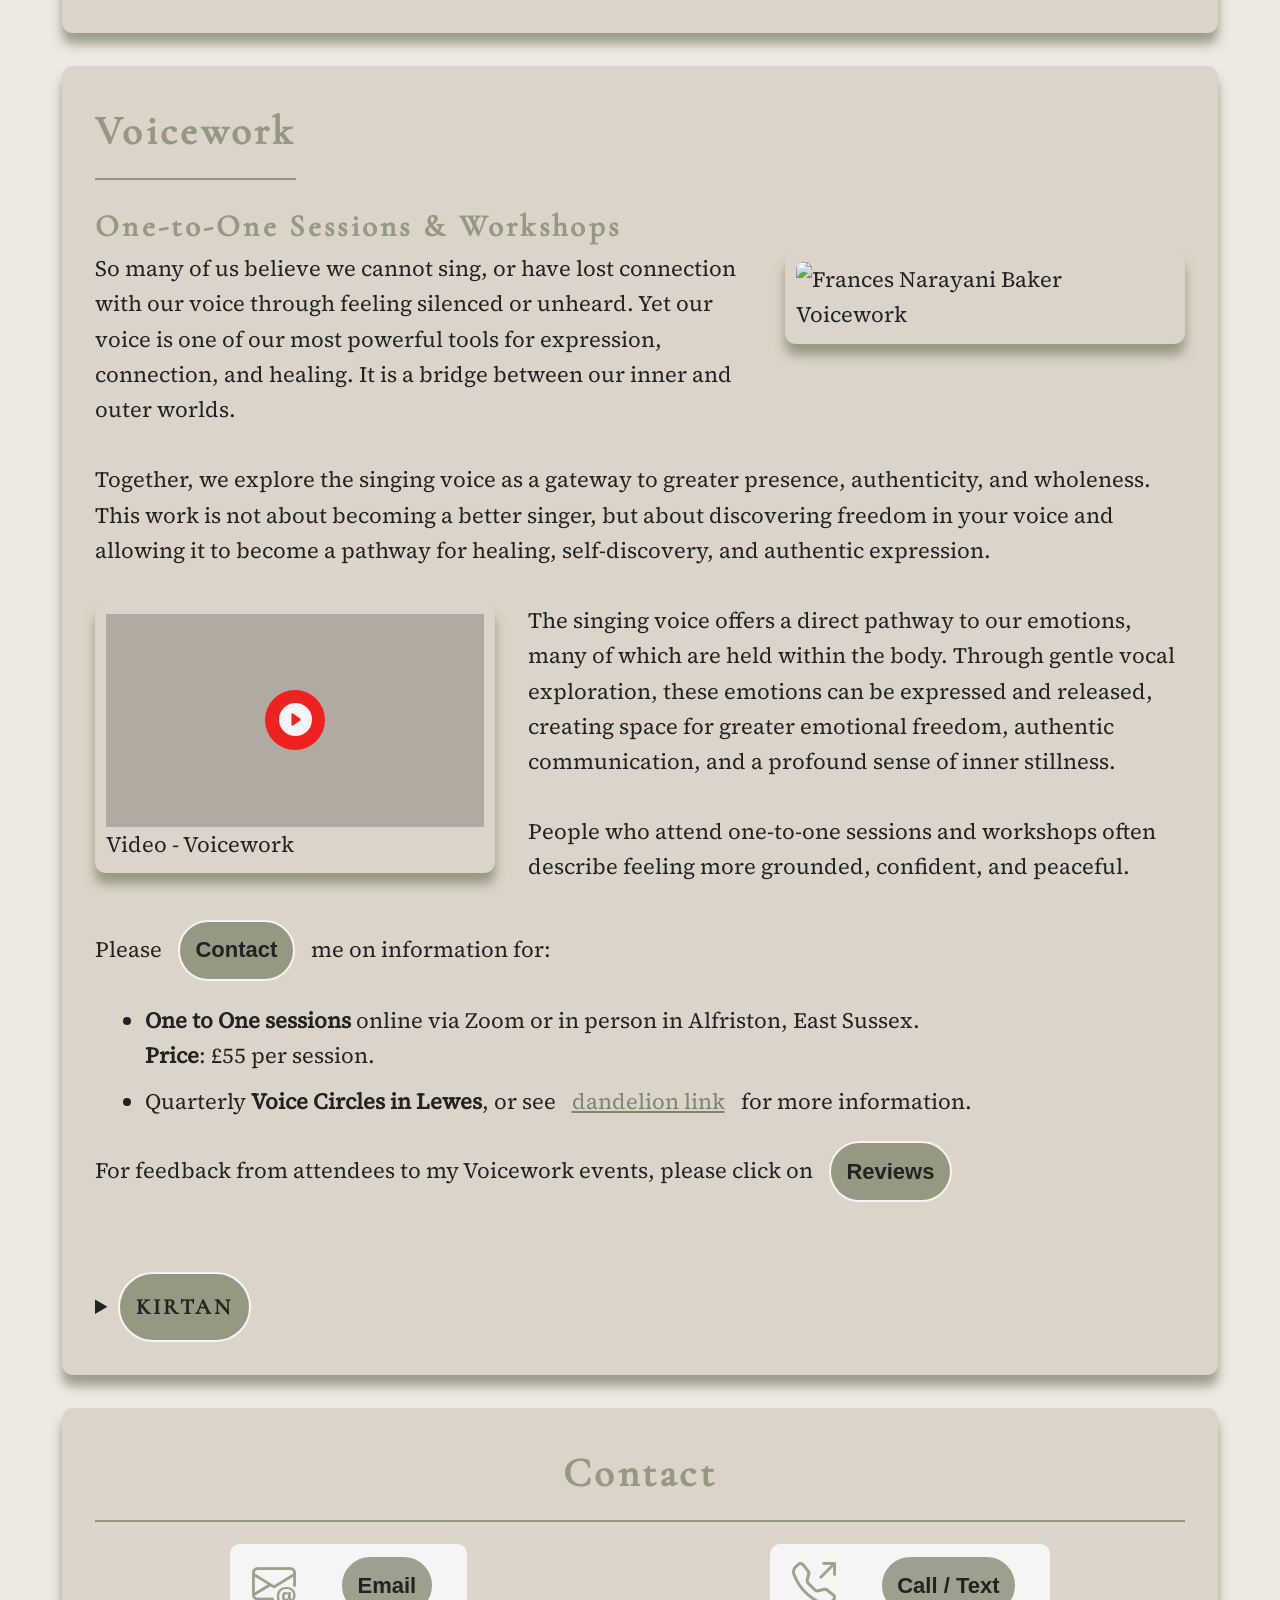
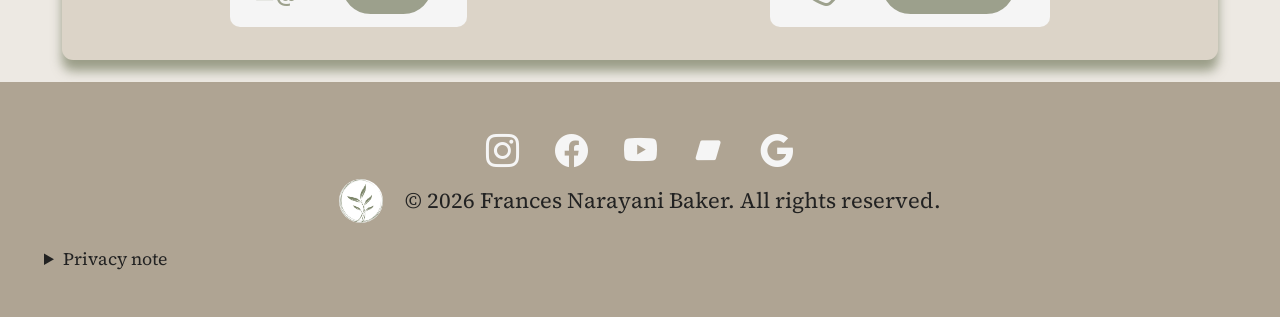
==== commit e1305e8a: "iteration_3" ====
--- a/index.html
+++ b/index.html
@@ -1,10 +1,10 @@
 <!DOCTYPE html>
 <html lang="en">
 <!-- 
-	GRID layout - Portofolio template
+	Portofolio template
     francesnarayanibaker.com
 	Made by Sound Spinning (soundspinning@hotmail.com)
-    Last Updated: 11-Aug-2026
+    Last Updated: 19-Aug-2026
 -->
 <head>
 	<!-- 1. Core Meta Tags -->
@@ -22,7 +22,7 @@
 	<title>Frances Narayani Baker | Psychotherapeutic Counsellor • Voice Facilitator</title>
 
 	<!-- Meta Description (Include Services + Location + Call-to-Action) -->
-	<meta name="description" content="Psychotherapeutic counsellor, voice facilitator, and singer with over 20 years of experience supporting people in both one-to-one and group settings, East Sussex (UK). ">
+	<meta name="description" content="Psychotherapeutic counsellor and voice facilitator with over 20 years of experience supporting people in both one-to-one and group settings, East Sussex (UK).">
 
 	<!-- Canonical URL (Avoid Duplicate Content) -->
 	<link rel="canonical" href="https://francesnarayanibaker.com">
@@ -32,7 +32,7 @@
 	<link rel="icon" type="image/png" href="./favicon-96x96.png" sizes="96x96" />
 	<link rel="icon" type="image/svg+xml" href="./favicon.svg" />
 	<link rel="apple-touch-icon" sizes="180x180" href="./apple-touch-icon.png" />
-    <meta name="apple-mobile-web-app-title" content="Frances Narayani Baker Therapy" />
+    <meta name="apple-mobile-web-app-title" content="Frances Narayani Baker Counsellor" />
 	<link rel="manifest" href="./site.webmanifest" />
 
 	<!-- 2. Local SEO & Google Business Profile -->
@@ -87,8 +87,8 @@
 	<!-- 3. Social Media & Open Graph (For Sharing) -->
 	<!-- ============================ -->
 	<!-- Open Graph (Facebook/LinkedIn) -->
-	<meta property="og:title" content="Frances Narayani Baker | Psychotherapeutic Counsellor • Voice Facilitator • Singer">
-	<meta property="og:description" content="Psychotherapeutic counsellor, voice work facilitator, and singer with over 20 years of experience supporting people in both one-to-one and group settings, East Sussex (UK).">
+	<meta property="og:title" content="Frances Narayani Baker | Psychotherapeutic Counsellor • Voice Facilitator">
+	<meta property="og:description" content="Psychotherapeutic counsellor and voice facilitator with over 20 years of experience supporting people in both one-to-one and group settings, East Sussex (UK).">
 	<meta property="og:image" content="https://francesnarayanibaker.com/Frances_Narayani_Baker_logo.png">
 	<meta property="og:url" content="https://francesnarayanibaker.com">
 	<meta property="og:type" content="website">
@@ -96,19 +96,35 @@
 	
 	<!-- Twitter Card (maybe redundant?) -->
 	<meta name="twitter:card" content="summary_large_image">
-	<meta name="twitter:title" content="Frances Narayani Baker | Psychotherapeutic Counsellor • Voice Facilitator • Singer">
-	<meta name="twitter:description" content="Psychotherapeutic counsellor, voice work facilitator, and singer with over 20 years of experience supporting people in both one-to-one and group settings, East Sussex (UK).">
+	<meta name="twitter:title" content="Frances Narayani Baker | Psychotherapeutic Counsellor • Voice Facilitator">
+	<meta name="twitter:description" content="Psychotherapeutic counsellor and voice facilitator with over 20 years of experience supporting people in both one-to-one and group settings, East Sussex (UK).">
 	<meta name="twitter:image" content="https://francesnarayanibaker.com/Frances_Narayani_Baker_logo.png">
 
     <!-- 4. Technical SEO & Performance -->
 	<!-- ============================== -->
     <!-- FONTS -->
     <!-- Preload Fonts -->
+    <link rel="preload" href="css/fonts/cormorant-garamond-v21-latin-500.woff2" as="font" type="font/woff2" crossorigin>
+    <link rel="preload" href="css/fonts/source-serif-4-v14-latin-regular.woff2" as="font" type="font/woff2" crossorigin>
     <link rel="preload" href="css/fonts/Raleway-Regular.woff2" as="font" type="font/woff2" crossorigin>
     <!-- <link rel="preload" href="css/fonts/Forum.woff2" as="font" type="font/woff2" crossorigin> -->
 
     <!-- Include critical font faces inline -->
     <style>
+        @font-face {
+        font-family: 'Cormorant-garamond';
+        font-style: normal;
+        font-weight: 500;
+        font-display: swap;
+        src: url('css/fonts/cormorant-garamond-v21-latin-500.woff2') format('woff2');
+        }
+        @font-face {
+        font-family: 'Source-serif-4';
+        font-style: normal;
+        font-weight: 400;
+        font-display: swap;
+        src: url('css/fonts/source-serif-4-v14-latin-regular.woff2') format('woff2');
+        }
         /* @font-face {
         font-family: 'Raleway-Thin';
         font-style: normal;
@@ -139,7 +155,7 @@
     <link rel="preconnect" href="https://sound-spinning-pics.imgix.net">
     
     <!-- Main STYLES -->
-    <link rel="stylesheet" href="./css/main.css" />
+    <link rel="stylesheet" href="css/main.css" />
     <!-- <link rel="stylesheet" href="./css/carousels.css" /> -->
 </head>
 
@@ -150,7 +166,7 @@
                 <img src="favicon.svg" alt="Frances Narayani Baker Logo" class="logo">
                 <div class="branding-text">
                     <h1>Frances Narayani Baker</h1>
-                    <p class="tagline">Psychotherapeutic Counsellor • Voice</p>
+                    <p class="tagline">Counsellor • Voice Facilitator</p>
                     <!-- <p class="tagline">Psychotherapeutic Counsellor • Voice Facilitator</p> -->
                 </div>
             </a>
@@ -162,9 +178,9 @@
             <nav class="main-nav">
                 <ul>
                     <li><a href="#counselling">Counselling</a></li>
-                    <li><a href="#voicework">Voice</a></li>
+                    <li><a href="#voicework">Voicework</a></li>
                     <!-- <li><a href="#kirtan">Kirtan</a></li> -->
-                    <li><a href="#media">Media</a></li>
+                    <!-- <li><a href="#media">Media</a></li> -->
                     <!-- <li><a href="#testimonials">Reviews</a></li> -->
                     <li><a href="#contact">Contact</a></li>
                 </ul>
@@ -196,17 +212,25 @@
                 <h2>About</h2>
                 <div class="about">
                     <div class="card card-main-image float-left">
-                        <img src="https://sound-spinning-pics.imgix.net/frankie/Frances_Narayani_Baker_08_profile.jpg?w=800&auto=compress,enhance,format" alt="Frances Narayani Baker Counsellor">
+                        <img src="https://sound-spinning-pics.imgix.net/frankie/Frances_Narayani_Baker_11_profile.jpg?w=800&auto=compress,enhance,format" alt="Frances Narayani Baker Counsellor">
                     </div>
                     <p>
                     I am a psychotherapeutic counsellor, voice work facilitator, and singer with over 20 years of experience supporting people in both one-to-one and group settings.
                     <br><br>
 
                     My work is rooted in a passion for personal and spiritual development, helping people cultivate greater self-awareness, authenticity, and emotional wellbeing. Whether through counselling or voice work, I offer a warm, compassionate space for healing, growth, and transformation.
-                    <br><br>
-
-                    Alongside my counselling practice, I work as a voice work facilitator, supporting individuals and groups to develop confidence, self-expression, and connection through their singing voices. I trained in The Naked Voice and originally trained as a yoga teacher. Over the years, I have explored a range of trauma-informed therapeutic approaches, including somatic and embodied practices. These experiences have enriched my understanding of the connection between mind, body, emotions, and spirit, and ultimately led me to undertake formal training as a psychotherapeutic counsellor.
-                    </p>
+                    </p>
+                    <br>
+                    <details>
+                        <summary><span class="cta">Read more</span></summary> 
+                        <p>
+                            Alongside my counselling practice, I work as a voice work facilitator, supporting individuals and groups to develop confidence, self-expression, and connection through their singing voices. 
+                            <br><br>
+                            I trained in The Naked Voice and originally trained as a yoga teacher. Over the years, I have explored a range of trauma-informed therapeutic approaches, including somatic and embodied practices. 
+                            <br><br>
+                            These experiences have enriched my understanding of the connection between mind, body, emotions, and spirit, and ultimately led me to undertake formal training as a psychotherapeutic counsellor.
+                        </p>
+                    </details>
                 </div>
             </div>
         </section>
@@ -217,8 +241,11 @@
                 <h2>Counselling</h2>
                 <div>
                     <div class="card card-main-image float-right">
-                        <img src="https://sound-spinning-pics.imgix.net/frankie/Frances_Narayani_Baker_03_profile.jpg?w=800&auto=compress,enhance,format" alt="Frances Narayani Baker Counsellor" loading="lazy">
+                        <img src="https://sound-spinning-pics.imgix.net/frankie/counselling_1.png?w=800&auto=compress,enhance,format" alt="Frances Narayani Baker Counsellor" loading="lazy">
                     </div>
+                    <!-- <div class="card card-main-image float-right">
+                        <img src="https://sound-spinning-pics.imgix.net/frankie/Frances_Narayani_Baker_08_profile.jpg?w=800&auto=compress,enhance,format" alt="Frances Narayani Baker Counsellor" loading="lazy">
+                    </div> -->
                     <p>
                         I am a qualified psychotherapeutic counsellor trained in Transactional Analysis, offering a relational approach that helps people to understand the patterns, beliefs, and ways of relating that shape their lives.
                         <br><br>
@@ -229,16 +256,20 @@
                         I support people experiencing a wide range of difficulties, including anxiety, depression, relationship challenges, bereavement, stress, and low self-esteem, I also work with those seeking personal growth, spiritual development, or a deeper sense of purpose, meaning, and wellbeing.
                         <br><br>
                         <div class="card card-main-image float-left">
+                            <img src="https://sound-spinning-pics.imgix.net/frankie/nabeel hussain Dandelion in the sun.jpg" alt="Dandelion in the sun" loading="lazy">
+                        </div>
+                        <!-- <div class="card card-main-image float-left">
                             <img src="https://sound-spinning-pics.imgix.net/frankie/Frances_Narayani_Baker_09_voice.jpg?w=800&auto=compress,enhance,format" alt="Frances Narayani Baker Counsellor" loading="lazy">
-                        </div>
+                        </div> -->
                     
-                        I work with adults on both a short- and long-term basis, offering online and in-person counselling from my practice in Alfriston, East Sussex.
-                        <br><br>
-                        I am a member of the NCPS and a trainee member of UKATA and I abide by their code of ethics.
+                        I work with adults on both a short- and long-term basis, offering <strong>online and in-person counselling</strong> from my practice in Alfriston, East Sussex. <br>
+                        <strong>Price</strong>: £55 per session.
+                        <br><br>
+                        I am a member of the <strong>NCPS and UKATA</strong> and I abide by their code of ethics.
                     </p>
                     <br>
                     <p>
-                        <a href="assets/Data Protection & Privacy Policy.pdf" target="_blank">Counselling Privacy document</a>
+                        <a href="assets/Data Protection & Privacy Policy.pdf" target="_blank" style="padding-left: 0;">Counselling Privacy document</a>
                     </p>
                 </div>
             </div>
@@ -249,6 +280,7 @@
             <div class="card-content">
                 <h2>Voicework</h2>
                 <div>
+                    <h3>One-to-One Sessions & Workshops</h3>
                     <div class="card card-main-image float-right">
                         <img src="https://sound-spinning-pics.imgix.net/frankie/Frances_Narayani_Baker_01.jpg?w=800&auto=compress,enhance,format" alt="Frances Narayani Baker Voicework" loading="lazy">
                     </div>
@@ -258,31 +290,70 @@
 
                         Together, we explore the singing voice as a gateway to greater presence, authenticity, and wholeness. This work is not about becoming a better singer, but about discovering freedom in your voice and allowing it to become a pathway for healing, self-discovery, and authentic expression.
                         <br><br>
-                        <div class="card card-main-image float-left">
+                        <!-- <div class="card card-main-image float-left">
                             <img src="https://sound-spinning-pics.imgix.net/frankie/Frances_Narayani_Baker_05_festival.jpg?w=800&auto=compress,enhance,format" alt="Frances Narayani Baker Voicework" loading="lazy">
+                        </div> -->
+                        
+                        <!-- VID-Voicework -->
+                        <div class="video-item card card-main-image float-left">
+                            <div class="video-thumb" 
+                                 data-youtube-id="wx-9AV9HMqU" 
+                                 style="background-image: url(https://img.youtube.com/vi/wx-9AV9HMqU/hqdefault.jpg)">
+                                <button class="play-button" aria-label="Play video">
+                                    <i class="bi bi-play-circle-fill"></i>
+                                </button>
+                            </div>
+                            <p><i class="bi bi-film"> </i>Video - Voicework</p>
                         </div>
                     
                         The singing voice offers a direct pathway to our emotions, many of which are held within the body. Through gentle vocal exploration, these emotions can be expressed and released, creating space for greater emotional freedom, authentic communication, and a profound sense of inner stillness.
+                        
+                        
                         <br><br>
                         
                         People who attend one-to-one sessions and workshops often describe feeling more grounded, confident, and peaceful.
                         <br><br>
-                        <a href="#contact"><button class="cta">Contact</button></a> for information on:
+                        Please <a href="#contact"><button class="cta">Contact</button></a> me on information for:
                         <ul>
-                            <li><strong> One to One sessions</strong> online via Zoom or in person in Alfriston, East Sussex.</li> 
+                            <li><strong> One to One sessions</strong> online via Zoom or in person in Alfriston, East Sussex. <br> <strong>Price</strong>: £55 per session.</li> 
                             <li>Quarterly <strong> Voice Circles in Lewes</strong>, or see <a href="https://dandelion.events/o/frances-narayani-baker" target="_blank" rel="noopener"> dandelion link</a> for more information.</li>
                         </ul>
-                        <!-- <br><br> -->
-                        Click to see <a href="https://dandelion.events/o/frances-narayani-baker"><button class="cta">Reviews</button></a> on Voicework.
-                    </p>
+                        For feedback from attendees to my Voicework events, please click on <a href="https://dandelion.events/o/frances-narayani-baker/feedback" target="_blank"><button class="cta">Reviews</button></a>
+                    </p>
+                    <br>
+
                     <br>
                     <details>
-                        <summary><h3 class="cta"><strong>Kirtan Mentoring</strong></h3></summary>
+                        <summary><h3 class="cta">KIRTAN</h3></summary>
+                        <h3>Events and Mentoring</h3>
                         <div>
+                            <h4>Monthly Kirtan in Lewes</h4>
                             <div class="card card-main-image float-right">
                                 <img src="https://sound-spinning-pics.imgix.net/frankie/Frances_Narayani_Baker_04_festival.jpeg?w=800&auto=compress,enhance,format" alt="Frances Narayani Baker Kirtan" loading="lazy">
                             </div>
                             <p>
+                                Take a journey through sound and mantra with Narayani’s dynamic and colourful kirtans. Simple chants and melodies make it easy for everyone to join in, with no previous experience needed.
+                                <br>
+                                Kirtan is a form of yoga for the voice. Singing together, we use repeated Sanskrit mantras to quiet the mind, free the voice and create a sense of harmony. For some, it brings calm; for others, joy and elation. The rhythm and repetition can help release emotions, let go of tension and guide you towards a deeper sense of stillness within.
+                            </p>
+                            <br>
+                            <p>
+                                <strong>Kirtan at Unity Yoga Centre, Lewes</strong> <br>
+                                1st Friday of Every Month 
+                                19:00 - 20:30 <br>
+                                £10-£20 donation to Unity's charitable projects. <br>
+                                The Old Turkish Baths, 35 Friars Walk, Lewes, BN7 2LG
+                                <br>
+                                Please <strong>visit <a href="https://being-in-unity.com/workshops#kirtan" target="_blank" rel="noopener"> Unity page</a> for bookings</strong>.
+                            </p>
+                            <br>
+
+                            <h4>Kirtan Mentoring</h4> Online via Zoom or in person in Alfriston.
+                            <br>
+                            <p>
+                                <div class="card card-main-image float-left">
+                                    <img src="https://sound-spinning-pics.imgix.net/frankie/Frances_Narayani_Baker_02_Kirtan.jpeg?w=800&auto=compress,enhance,format" alt="Frances Narayani Baker Kirtan" loading="lazy">
+                                </div>
                                 Whether you are new to kirtan or an experienced leader, these one-to-one sessions are tailored to your individual needs. Learn to lead kirtan with confidence or deepen your own devotional practice in a supportive and nurturing space.
                                 <br><br>
 
@@ -295,108 +366,32 @@
                                     <li>Cultivating presence, authenticity, and connection as a kirtan leader</li>
                                 </ul>
                             
-                                <div class="card card-main-image float-left">
-                                    <img src="https://sound-spinning-pics.imgix.net/frankie/Frances_Narayani_Baker_02_Kirtan.jpeg?w=800&auto=compress,enhance,format" alt="Frances Narayani Baker Kirtan" loading="lazy">
-                                </div>
-                            
                                 I also offer one-off or ongoing mentorship for kirtan leaders seeking guidance, inspiration, and support in developing their practice and leadership.
-                                <br><br>
-                                <a href="#contact"><button class="cta">Contact</button></a> for information on <strong> Monthly Kirtan in Lewes</strong>, or see <a href="https://being-in-unity.com/workshops/" target="_blank" rel="noopener"> Unity link</a> for further details.
                             </p>
+
+                            <h4>Videos</h4>
+                            <div class="video-grid">
+                            <!-- Populated by content.js -->
+                                <!-- Lazy-loaded YouTube iframe placeholder -->
+                            </div>
+                            <a href="https://www.youtube.com/@NarayaniKirtan" target="_blank"rel="noopener"><button class="cta">More Videos</button></a>
+                            </div>
+
+                            <h4>Music</h4>
+                            <p>All albums are available for download & streaming on <a href="https://francesnarayanibaker.bandcamp.com/" target="_blank" rel="noopener"><button class="cta">Bandcamp</button></a>
+                            </p>
+                            <br>
+                            <div class="albums">
+                                <img src="assets/album_1.jpg" alt="Frances Narayani Baker Album" loading="lazy">
+                                <img src="assets/album_2.jpg" alt="Frances Narayani Baker Album" loading="lazy">
+                                <img src="assets/album_3.jpg" alt="Frances Narayani Baker Album" loading="lazy">
+                            </div>
                         </div>
-                        <br><br>
-                        <details>
-                            <summary><span class="cta">Kirtan more info</span></summary>
-                            <p>
-                                Take a journey through sound and mantra, Narayani’s kirtans are dynamic and colourful, serving up a full range of chants, easy to follow and join in, for a powerful experience that takes you to the essential stillness inside.
-                                <br><br>
-
-                                Kirtan is chanting or singing, a form of yoga for the voice done in a group accompanied by music. It requires no background or training, and is easily learnt. Repeating Sanskrit mantras creates a meditative and uplifted mental state, and helps to melt inhibitions that can suppress your voice and expression. You add your voice to those around you, creating a sense of harmony.
-                                <br><br>
-
-                                Some people feel a sense of calm, others a sense of elation- it’s a great way to unblock emotions and a sense of being stuck. The words and melodies are simple and repeated so that you can get into a rhythm and enter a more meditative state conducive to letting go.
-                                <br><br>
-                                Narayani One Love
-                                Kirtan at Unity Yoga Centre, Lewes <br>
-                                1st Friday of Every Month 
-                                19:00 - 20:30 <br>
-                                £10-£20 donation to Unity's charitable projects. <br>
-
-                                The Old Turkish Baths, 35 Friars Walk, Lewes, BN7 2LG
-                                <br>
-                                <a href="https://being-in-unity.com/workshops/" target="_blank" rel="noopener"> Unity page</a>
-                            </p>
-                        </details>
                     </details>
                 </div>
             </div>
         </section>
 
-        <!-- Kirtan Section -->
-        <!-- <section id="kirtan" class="card kirtan">
-            <div class="card-content">
-                <h2>Kirtan Mentoring</h2>
-                <div>
-                    <div class="card card-main-image float-right">
-                        <img src="https://sound-spinning-pics.imgix.net/frankie/Frances_Narayani_Baker_04_festival.jpeg?w=800&auto=compress,enhance,format" alt="Frances Narayani Baker Kirtan" loading="lazy">
-                    </div>
-                    <p>
-                        Whether you are new to kirtan or an experienced leader, these one-to-one sessions are tailored to your individual needs. Learn to lead kirtan with confidence or deepen your own devotional practice in a supportive and nurturing space.
-                        <br><br>
-                        
-                        Sessions may include:
-                        <ul>
-                            <li>Learning how to structure and lead a kirtan</li>
-                            <li>Developing basic harmonium skills</li>
-                            <li>Exploring the meaning behind the mantras and deities</li>
-                            <li>Building confidence in singing and leading others</li>
-                            <li>Cultivating presence, authenticity, and connection as a kirtan leader</li>
-                        </ul>
-
-                        <div class="card card-main-image float-left">
-                            <img src="https://sound-spinning-pics.imgix.net/frankie/Frances_Narayani_Baker_02_Kirtan.jpeg?w=800&auto=compress,enhance,format" alt="Frances Narayani Baker Kirtan" loading="lazy">
-                        </div>
-                    
-                        I also offer one-off or ongoing mentorship for kirtan leaders seeking guidance, inspiration, and support in developing their practice and leadership.
-                        <br><br>
-                        <a href="#contact"><button class="cta">Contact</button></a> for information on <strong> Monthly Kirtan in Lewes</strong>, or see <a href="https://being-in-unity.com/workshops/" target="_blank" rel="noopener"> Unity link</a> for further details.
-                    </p>
-                </div>
-            </div>
-        </section> -->
-
-        <!-- Videos Section -->
-        <section id="media" class="card videos">
-            <div class="card-content">
-            <h2>Videos</h2>
-            <div class="video-grid">
-            <!-- Populated by content.js -->
-                <!-- Lazy-loaded YouTube iframe placeholder -->
-            </div>
-            <a href="https://www.youtube.com/@NarayaniKirtan" target="_blank" rel="noopener"><button class="cta">More Videos</button></a>
-            </div>
-        </section>
-        
-        <!-- Music Section -->
-        <section id="music" class="card music">
-            <div class="card-content">
-                <h2>Music</h2>
-                <p>All albums are available for download & streaming on <a href="https://francesnarayanibaker.bandcamp.com/" target="_blank" rel="noopener"><button class="cta">Bandcamp</button></a></p>
-                <!-- <br> -->
-                <!-- <iframe style="border: 0; width: 350px; height: 470px;" src="https://bandcamp.com/EmbeddedPlayer/album=1144150725/size=large/bgcol=ffffff/linkcol=0687f5/tracklist=false/transparent=true/" seamless><a href="https://francesnarayanibaker.bandcamp.com/album/remembrance">Remembrance by Bhavana - Narayani and Mat Baker</a></iframe>
-
-                <iframe style="border: 0; width: 350px; height: 470px;" src="https://bandcamp.com/EmbeddedPlayer/album=1493075983/size=large/bgcol=ffffff/linkcol=0687f5/tracklist=false/transparent=true/" seamless><a href="https://francesnarayanibaker.bandcamp.com/album/maatri-sharanam">Maatri Sharanam by Frances Narayani Baker</a></iframe> -->
-                <div class="audio-player">
-                <!-- Populated by content.js -->
-                </div>
-                <!-- <br> -->
-                <a href="https://francesnarayanibaker.bandcamp.com/" target="_blank" rel="noopener"><button class="cta">More Music</button></a>
-            </div>
-            <div class="card-image">
-                <img src="https://sound-spinning-pics.imgix.net/frankie/Frances_Narayani_Baker_07.JPG?w=800&auto=compress,enhance,format" alt="Frances Narayani Baker live music" loading="lazy">
-            </div>
-        </section>
-        
         <!-- Testimonials -->
         <!-- <section id="testimonials" class="card testimonials">
             <h2>What People Say</h2>
@@ -431,19 +426,13 @@
         <!-- Contact Section -->
         <section id="contact" class="card contact">
             <h2>Contact</h2>
-            <section class="features">
+            <div class="features">
                 <div class="feature">
                     <i class="bi bi-envelope-at"></i>
-                    <br>
-                    <!-- <h3>Email</h3> -->
-                    <!-- <p>Contact for a free consultation</p> -->
                     <a href="mailto:francesnarayanibaker@gmail.com"><button class="cta">Email</button></a>
                 </div>
                 <div class="feature">
                     <i class="bi bi-telephone-outbound"></i>
-                    <br>
-                    <!-- <h3>Phone</h3> -->
-                    <!-- <p>Let's discuss your specific needs</p> -->
                     <a href="tel:+4407976016103"><button class="cta">Call / Text</button></a>
                 </div>
                 <!-- <div class="feature">
@@ -452,7 +441,7 @@
                     <br>
                     <a href="https://maps.app.goo.gl/xLrn3Hy6X6aX4E8p9" target="_blank" rel="noopener"><button class="cta">G-Maps</button></a>
                 </div> -->
-            </section>
+            </div>
 
             <!-- <details>
 			    <summary><span class="cta">Fill a Form</span></summary>
--- a/css/main.css
+++ b/css/main.css
@@ -1,9 +1,12 @@
 /* Base Styles */
 /* set global VARIABLES */
 :root {
-    --base-size: 20px;
+    /* --base-size: 20px; */
+    --base-size: 18px;
     --gap: 1.5rem;
-    --primary: rgb(175, 164, 147);
+    --background: rgba(220, 212, 200, 0.5);
+    --background-2: rgba(220, 212, 200, 1);
+    --background-dark: rgba(175, 164, 147, 1);
     --text: #222;
     --text-2: #777;
     /* Dummy 1st var value, it gets recomputed via JS code */
@@ -11,11 +14,12 @@
     /* Page theme */
     --light: whitesmoke;
     --dark: #2c3e50;
-    --gradLight: rgb(67, 89, 45);
-    --background: #dcd4c8;
+    /* --accent: rgba(67, 89, 45, 1); */
+    --accent: rgba(127, 132, 106, .75);
+    --nav-accent: rgba(127, 132, 106, 1);
     --nav-gradDark: rgba(0, 0, 0, 0.9);
-    --nav-gradLight: rgba(0, 0, 0, 0.7);
-    --nav-background: linear-gradient(0deg, var(--nav-gradLight), var(--nav-gradDark), var(--nav-gradLight));
+    /* --nav-gradLight: rgba(0, 0, 0, 0.7);
+    --nav-background: linear-gradient(0deg, var(--nav-gradLight), var(--nav-gradDark), var(--nav-gradLight)); */
 }
 
 html {
@@ -35,7 +39,8 @@
 }
 
 body {
-    font-family: "Raleway-Regular", serif, -apple-system, BlinkMacSystemFont, 'Segoe UI', Roboto, Oxygen, Ubuntu, Cantarell, 'Open Sans', 'Helvetica Neue', sans-serif;
+    /* font-family: "Raleway-Regular", serif, -apple-system, BlinkMacSystemFont, 'Segoe UI', Roboto, Oxygen, Ubuntu, Cantarell, 'Open Sans', 'Helvetica Neue', sans-serif; */
+    font-family: "Source-serif-4", serif, -apple-system, BlinkMacSystemFont, 'Segoe UI', Roboto, Oxygen, Ubuntu, Cantarell, 'Open Sans', 'Helvetica Neue', sans-serif;
     font-weight: 400;
     font-style: normal;
     font-optical-sizing: auto;
@@ -45,21 +50,43 @@
     padding-top: var(--navHeight);
 }
 
+h1, h2, h3, h4, nav {
+    font-family: "Cormorant-garamond", serif, -apple-system, BlinkMacSystemFont, 'Segoe UI', Roboto, Oxygen, Ubuntu, Cantarell, 'Open Sans', 'Helvetica Neue', sans-serif;
+}
+
 h1, h2, h3, h4 {
-    letter-spacing: 0.2rem;
+    letter-spacing: 0.15rem;
+    color: var(--accent);
+}
+
+h1 {
+    font-size: 2rem;
+    color: var(--nav-accent);
+}
+
+h2 {
+    font-size: 1.85rem;
 }
 
 h3 {
+    font-size: 1.4rem;
+}
+
+h4 {
+    font-size: 1.25rem;
     padding-top: 1rem;
 }
 
 a {
     /* text-decoration: none; */
-    color: var(--gradLight);
+    padding: 0.5rem;
+    color: var(--nav-accent);
 }
 
 a:hover {
     color: var(--light);
+    /* color: var(--text); */
+    background-color: var(--background-dark);
 }
 
 /* Add ANIMATIONs */
@@ -79,7 +106,7 @@
     top: 0;
     left: 0;
     width: 100%;
-    background: var(--primary);
+    background: var(--background-dark);
     color: var(--light);
     z-index: 1;
     box-shadow: 0 2px 10px rgba(0,0,0,0.1);
@@ -121,10 +148,10 @@
     line-height: initial;
 }
 
-.branding-text h1 {
-    color: var(--gradLight);
+/* .branding-text h1 {
+    color: var(--accent);
     font-size: 1.75rem;
-}
+} */
 
 .branding-text:hover h1 {
     color: var(--light);
@@ -147,7 +174,7 @@
 
 .main-nav a {
     color: var(--light);
-    font-size: 1rem;
+    /* font-size: 1rem; */
     text-decoration: none;
     text-transform: uppercase;
     padding: 0.5rem 0;
@@ -155,7 +182,7 @@
 }
 
 .main-nav a:hover {
-    color: var(--gradLight);
+    color: var(--nav-accent);
 }
 
 .main-nav a::after,
@@ -229,7 +256,7 @@
 /* @media (max-width: 768px) { */
 /* @media (max-width: 1200px) { */
 /* @media (max-width: 992px) { */
-@media (max-width: 1120px) {
+@media (max-width: 1134px) {
     .main-nav {
         position: fixed;
         top: 0;
@@ -257,9 +284,9 @@
         margin: 1.5rem 0;
     }
 
-    .main-nav a {
+    /* .main-nav a {
         font-size: 1rem;
-    }
+    } */
 
     .main-nav a:hover {
         color: var(--light);
@@ -299,11 +326,11 @@
 
 /* Cards */
 .card {
-    display: flex;
-    flex-direction: column;
+    background-color: var(--background-2);
     border-radius: 0.5rem;
     overflow: hidden;
-    box-shadow: 0 0.5rem 0.75rem rgba(0,0,0,0.95);
+    /* box-shadow: 0 0.5rem 0.75rem rgba(0,0,0,0.95); */
+    box-shadow: 0 0.5rem 0.5rem var(--accent);
     transition: transform 0.3s, box-shadow 0.3s, background-color 0.3s;
 }
 
@@ -314,30 +341,30 @@
 
 .card:hover {
     transform: scale(1.0075);
-    box-shadow: 0 0.5rem 0.75rem rgba(0,0,0,0.7);
-}
-
-.card:hover, 
+    /* box-shadow: 0 0.5rem 0.75rem rgba(0,0,0,0.7); */
+    box-shadow: 0.5rem 0rem 0.5rem var(--accent);
+}
+
+/* .card:hover, 
 .card:focus, 
 .card:active {
-    background-color:var(--primary);
-}
-
-.card.about:hover,
+    background-color:var(--background-dark);
+} */
+
+/* .card.about:hover,
 .card.contact:hover {
     transform: none;
     background-color:initial;
-}
+} */
 
 .card-content {
-    padding: 1.5rem;
+    padding: var(--gap);
 }
 
 .card h2 {
-    font-size: 2rem;
-    margin-bottom: 1.25rem;
+    margin-bottom: 1rem;
     padding-bottom: 0.625rem;
-    border-bottom: 2px solid var(--gradLight);
+    border-bottom: 2px solid var(--accent);
     display: inline-block;
 }
 
@@ -360,7 +387,8 @@
 .cta {
     display: inline-block;
     width: max-content;
-    background: var(--primary);
+    /* background: var(--background-dark); */
+    background: var(--accent);
     color: var(--text);
     padding: 0.7rem 0.7rem;
     border: 2px solid var(--light);
@@ -372,7 +400,8 @@
 }
 
 .cta:hover {
-    background: var(--nav-background);
+    /* background: var(--nav-background); */
+    background-color: var(--text);
     /* border: 1px solid var(--light); */
     color: var(--light);
 }
@@ -419,8 +448,8 @@
 /* Float the image wrapper and set responsive sizing */
 .card-main-image {
   width: 40%;          /* Controls how much horizontal space the image occupies */
-  max-width: 320px;    /* Prevents the image from getting too large on wide screens */
-  min-width: 180px;    /* Prevents the image from shrinking too small */
+  max-width: 400px;    /* Prevents the image from getting too large on wide screens */
+  min-width: 220px;    /* Prevents the image from shrinking too small */
 }
 
 .float-left {
@@ -445,9 +474,6 @@
   .card-main-image {
     float: none;
     margin: 0 auto 0.75rem auto;
-    /* align-content: center; */
-    /* width: 50%; */
-    /* margin: 0 1rem 0.75rem 0; */
   }
 
   .social-links a {
@@ -497,7 +523,7 @@
 
 blockquote {
     background: var(--light);
-    padding: 1.5rem;
+    padding: var(--gap);
     border-radius: 0.5rem;
     box-shadow: 0 2px 4px rgba(0,0,0,0.05);
 }
@@ -512,29 +538,49 @@
     color: var(--text-2);
 }
 
+.albums {
+    display: flex;
+    flex-flow: row wrap;
+    gap: var(--gap);
+    /* CROSS flex axis */
+    /* align-items: center; */
+    /* MAIN flex axis */
+    justify-content: space-around;
+}
+
+.albums img {
+    max-width: 240px;
+}
+
 
 /* Contact */
 .contact {
-    padding: 2rem;
+    padding: var(--gap);
 }
 
 .contact h2 {
+    display: block;
     text-align: center;
     /* margin-bottom: 1rem; */
 }
 
 /* Contact blocks */
 .features {
-    display: grid;
-    grid-template-columns: repeat(auto-fit, minmax(250px, 1fr));
-    gap: 1.25rem;
-    margin-top: 0.5rem;
-    /* padding-bottom: 2rem; */
+    display: flex;
+    flex-flow: row wrap;
+    gap: var(--gap);
+    /* CROSS flex axis */
+    /* align-items: center; */
+    /* MAIN flex axis */
+    justify-content: space-around;
 }
 
 .feature {
+    display: flex;
+    align-items: center;
+    gap: var(--gap);
     background: var(--light);
-    padding: 0.5rem;
+    padding: 0 1rem;
     border-radius: 10px;
     text-align: center;
     transition: transform 0.3s ease;
@@ -542,26 +588,23 @@
 
 .feature:hover {
     transform: scale(1.0075);
-    background-color: var(--primary);
+    background-color: var(--background-dark);
 }
 
 .feature i {
-    font-size: 2.5rem;
-    color: var(--gradLight);
-    /* color: rgb(162, 104, 0); */
-    margin-bottom: 1rem;
-}
-
-.feature h3 {
+    font-size: 2rem;
+    color: var(--accent);
+}
+
+/* .feature h3 {
     font-size: 1.4rem;
-    color: var(--gradLight);
-    /* color: rgb(162, 104, 0); */
+    color: var(--accent);
     padding: 0;
-}
-
-.feature a button {
+} */
+
+/* .feature a button {
     font-weight: normal;
-}
+} */
 
 
 /* Footer */
@@ -569,15 +612,15 @@
     text-align: center;
     padding: 2rem;
     /* background: var(--nav-background); */
-    background: var(--primary);
+    background: var(--background-dark);
     /* color: var(--light); */
     color: var(--text);
 }
 
-.social-links {
+/* .social-links {
     margin-bottom: 1rem;
-    /* padding: unset; */
-}
+    padding: unset;
+} */
 
 .social-links a {
     color: var(--light);
@@ -588,7 +631,7 @@
 }
 
 .social-links a:hover {
-    color: var(--gradLight);
+    color: var(--accent);
     background-color: var(--light);
     border-radius: 0.5rem;
 }
@@ -607,7 +650,7 @@
 }
 
 .privacy summary:hover {
-    color: var(--gradLight);
+    color: var(--accent);
     background-color: var(--light);
 }
 
@@ -615,6 +658,7 @@
 .footer-row .logo {
     width: 2rem;
     height: 2rem;
+    padding: 0;
 }
 
 /* Bandcamp icon */
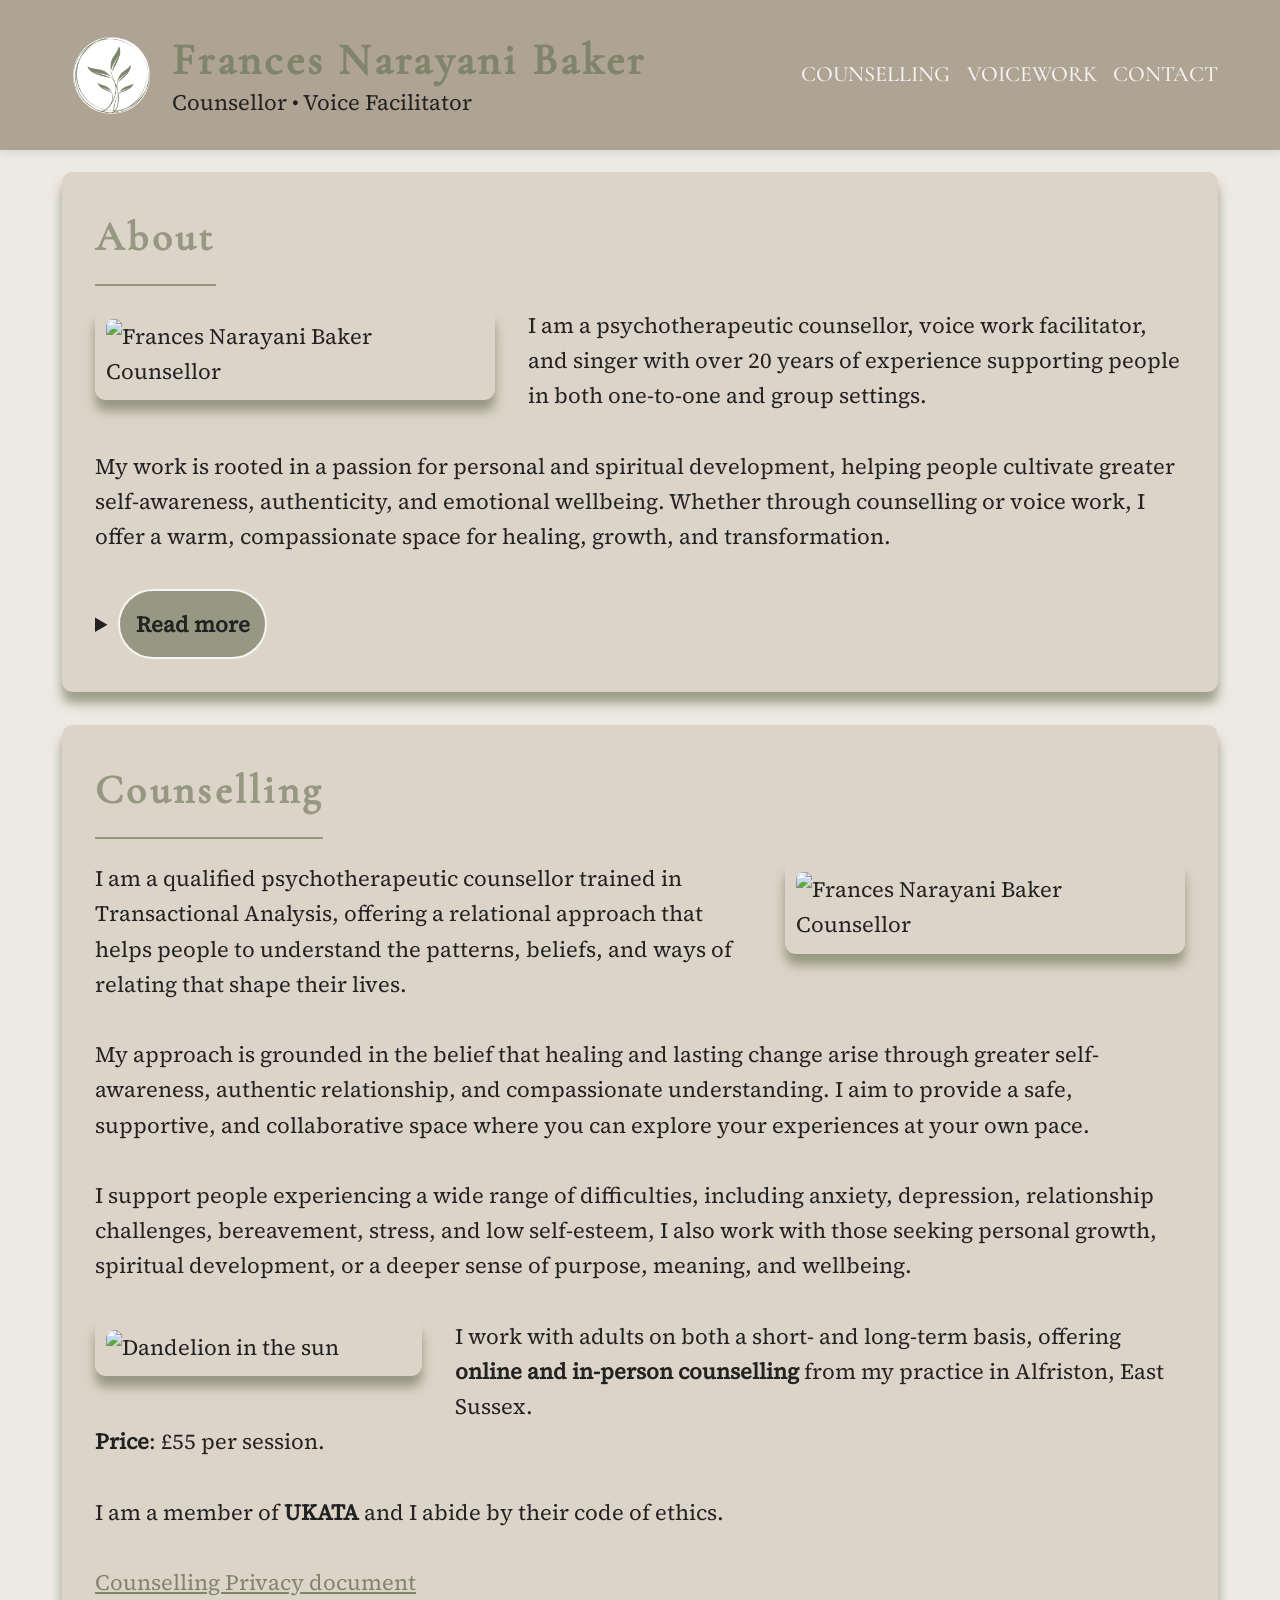
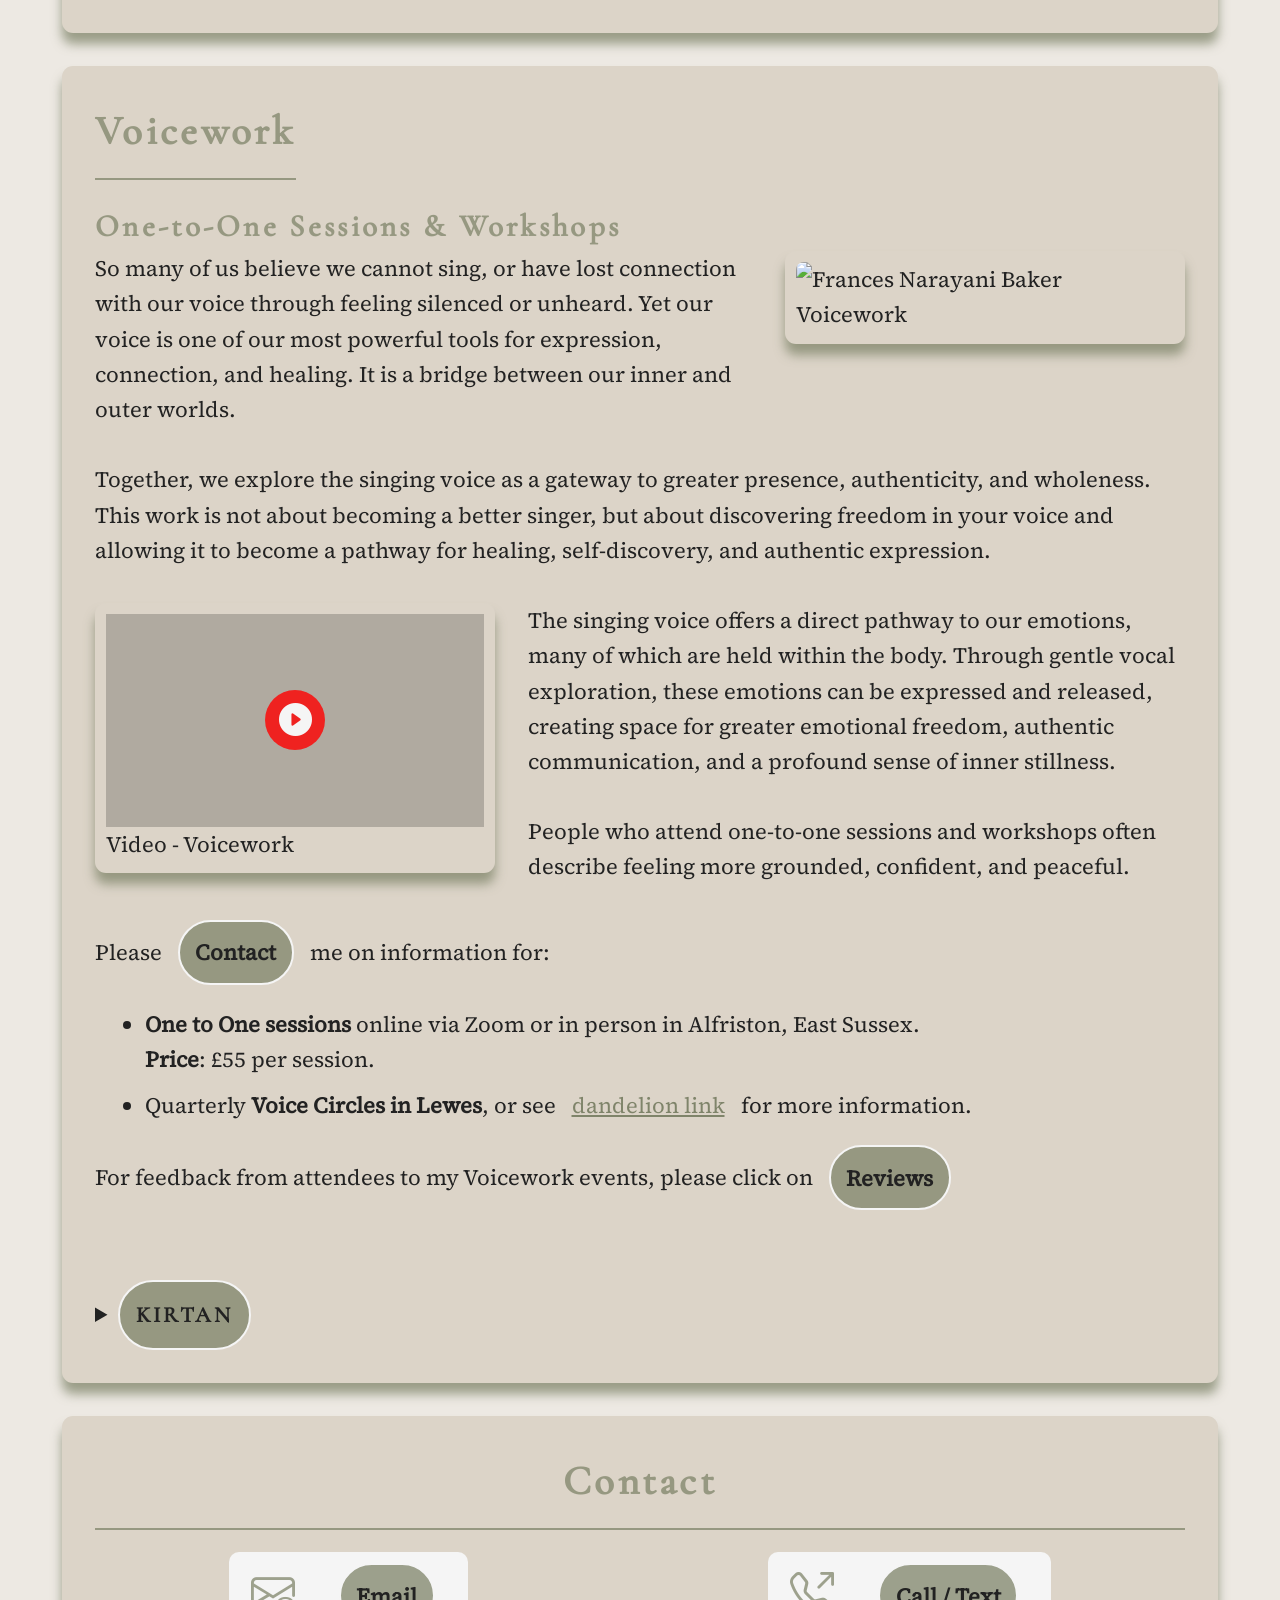
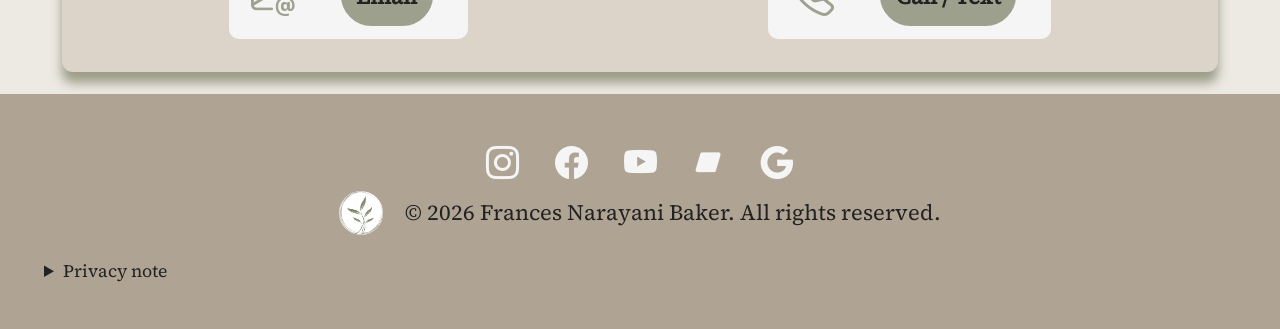
==== commit a131c986: "iteration_4" ====
--- a/index.html
+++ b/index.html
@@ -179,9 +179,6 @@
                 <ul>
                     <li><a href="#counselling">Counselling</a></li>
                     <li><a href="#voicework">Voicework</a></li>
-                    <!-- <li><a href="#kirtan">Kirtan</a></li> -->
-                    <!-- <li><a href="#media">Media</a></li> -->
-                    <!-- <li><a href="#testimonials">Reviews</a></li> -->
                     <li><a href="#contact">Contact</a></li>
                 </ul>
             </nav>
@@ -212,7 +209,7 @@
                 <h2>About</h2>
                 <div class="about">
                     <div class="card card-main-image float-left">
-                        <img src="https://sound-spinning-pics.imgix.net/frankie/Frances_Narayani_Baker_11_profile.jpg?w=800&auto=compress,enhance,format" alt="Frances Narayani Baker Counsellor">
+                        <img src="https://sound-spinning-pics.imgix.net/frankie/Frances_Narayani_Baker_11_profile.png?w=800&auto=compress,enhance,format" alt="Frances Narayani Baker Counsellor">
                     </div>
                     <p>
                     I am a psychotherapeutic counsellor, voice work facilitator, and singer with over 20 years of experience supporting people in both one-to-one and group settings.
@@ -255,17 +252,14 @@
 
                         I support people experiencing a wide range of difficulties, including anxiety, depression, relationship challenges, bereavement, stress, and low self-esteem, I also work with those seeking personal growth, spiritual development, or a deeper sense of purpose, meaning, and wellbeing.
                         <br><br>
-                        <div class="card card-main-image float-left">
+                        <div class="card card-main-image float-left" style="width: 30%;">
                             <img src="https://sound-spinning-pics.imgix.net/frankie/nabeel hussain Dandelion in the sun.jpg" alt="Dandelion in the sun" loading="lazy">
                         </div>
-                        <!-- <div class="card card-main-image float-left">
-                            <img src="https://sound-spinning-pics.imgix.net/frankie/Frances_Narayani_Baker_09_voice.jpg?w=800&auto=compress,enhance,format" alt="Frances Narayani Baker Counsellor" loading="lazy">
-                        </div> -->
                     
                         I work with adults on both a short- and long-term basis, offering <strong>online and in-person counselling</strong> from my practice in Alfriston, East Sussex. <br>
                         <strong>Price</strong>: £55 per session.
                         <br><br>
-                        I am a member of the <strong>NCPS and UKATA</strong> and I abide by their code of ethics.
+                        I am a member of <strong>UKATA</strong> and I abide by their code of ethics.
                     </p>
                     <br>
                     <p>
@@ -290,9 +284,6 @@
 
                         Together, we explore the singing voice as a gateway to greater presence, authenticity, and wholeness. This work is not about becoming a better singer, but about discovering freedom in your voice and allowing it to become a pathway for healing, self-discovery, and authentic expression.
                         <br><br>
-                        <!-- <div class="card card-main-image float-left">
-                            <img src="https://sound-spinning-pics.imgix.net/frankie/Frances_Narayani_Baker_05_festival.jpg?w=800&auto=compress,enhance,format" alt="Frances Narayani Baker Voicework" loading="lazy">
-                        </div> -->
                         
                         <!-- VID-Voicework -->
                         <div class="video-item card card-main-image float-left">
@@ -307,8 +298,6 @@
                         </div>
                     
                         The singing voice offers a direct pathway to our emotions, many of which are held within the body. Through gentle vocal exploration, these emotions can be expressed and released, creating space for greater emotional freedom, authentic communication, and a profound sense of inner stillness.
-                        
-                        
                         <br><br>
                         
                         People who attend one-to-one sessions and workshops often describe feeling more grounded, confident, and peaceful.
--- a/css/main.css
+++ b/css/main.css
@@ -50,6 +50,10 @@
     padding-top: var(--navHeight);
 }
 
+button {
+    font-family: "Source-serif-4", serif, -apple-system, BlinkMacSystemFont, 'Segoe UI', Roboto, Oxygen, Ubuntu, Cantarell, 'Open Sans', 'Helvetica Neue', sans-serif;
+}
+
 h1, h2, h3, h4, nav {
     font-family: "Cormorant-garamond", serif, -apple-system, BlinkMacSystemFont, 'Segoe UI', Roboto, Oxygen, Ubuntu, Cantarell, 'Open Sans', 'Helvetica Neue', sans-serif;
 }
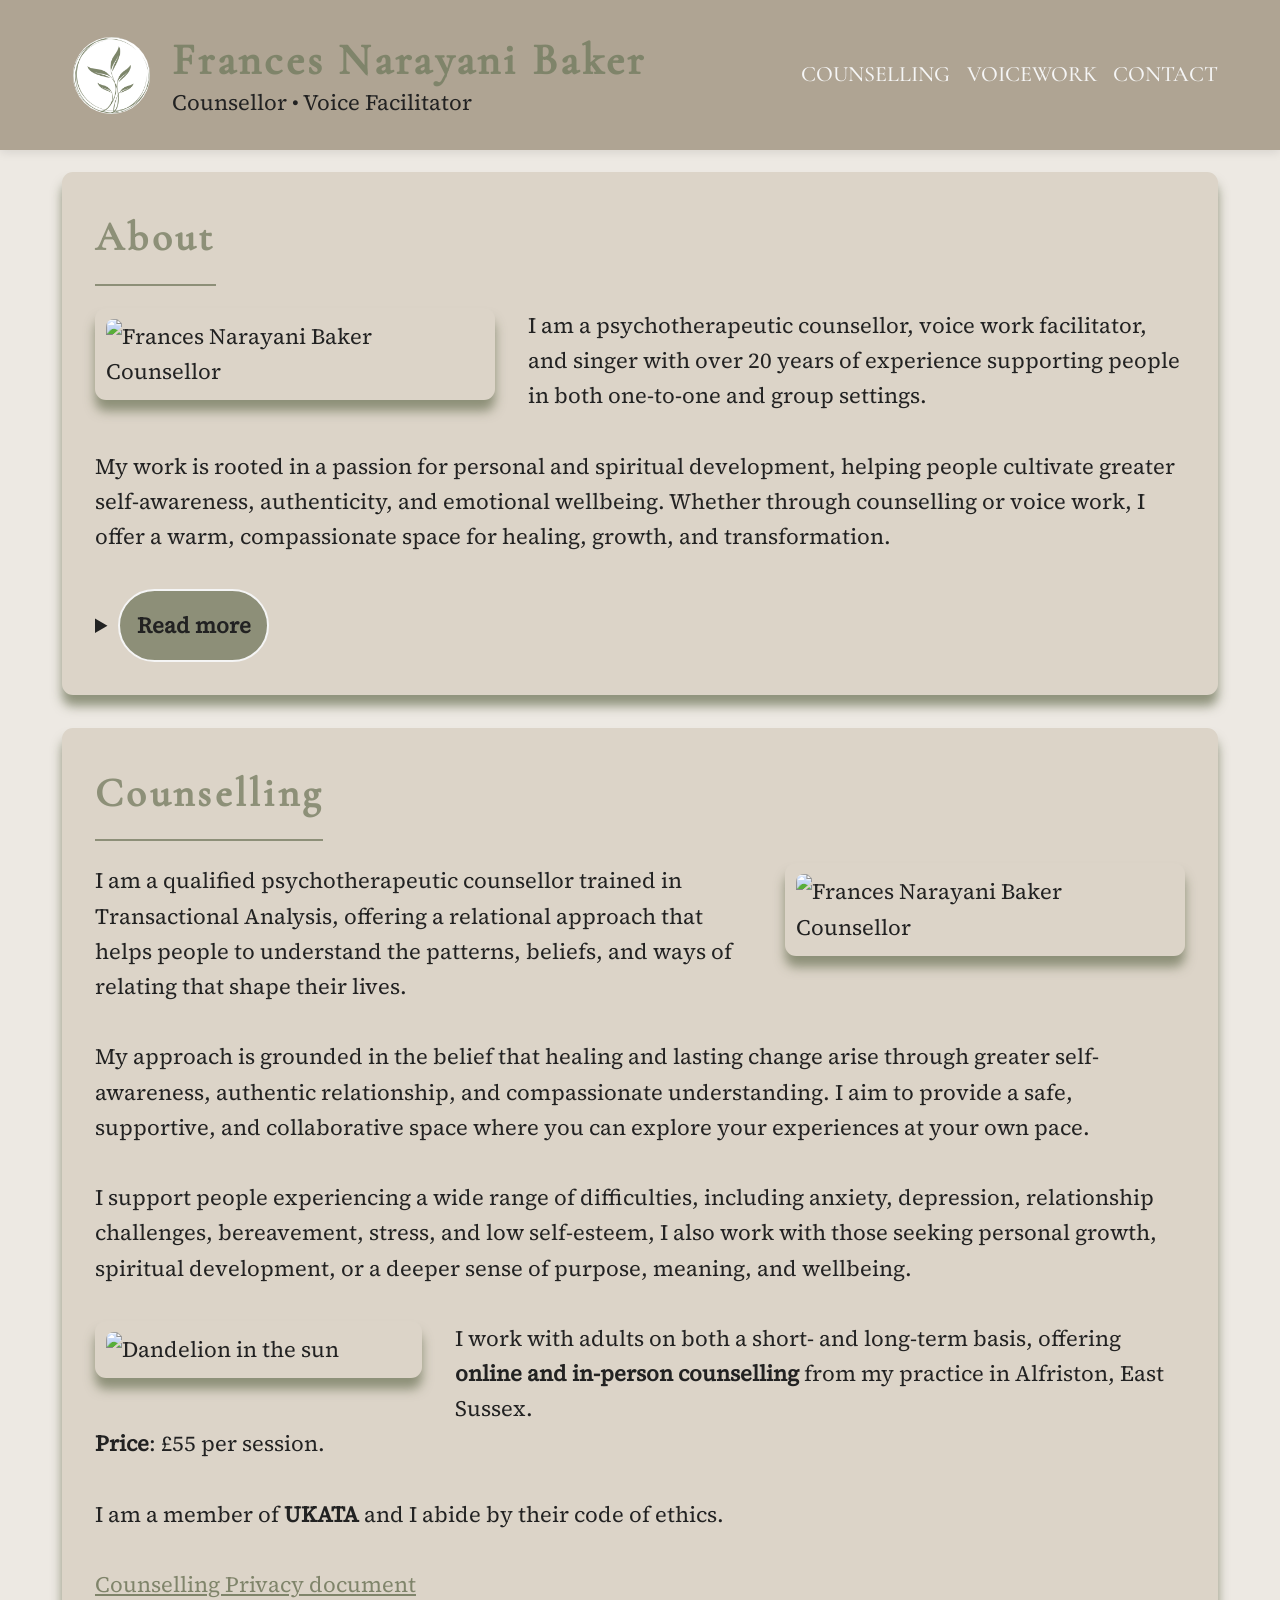
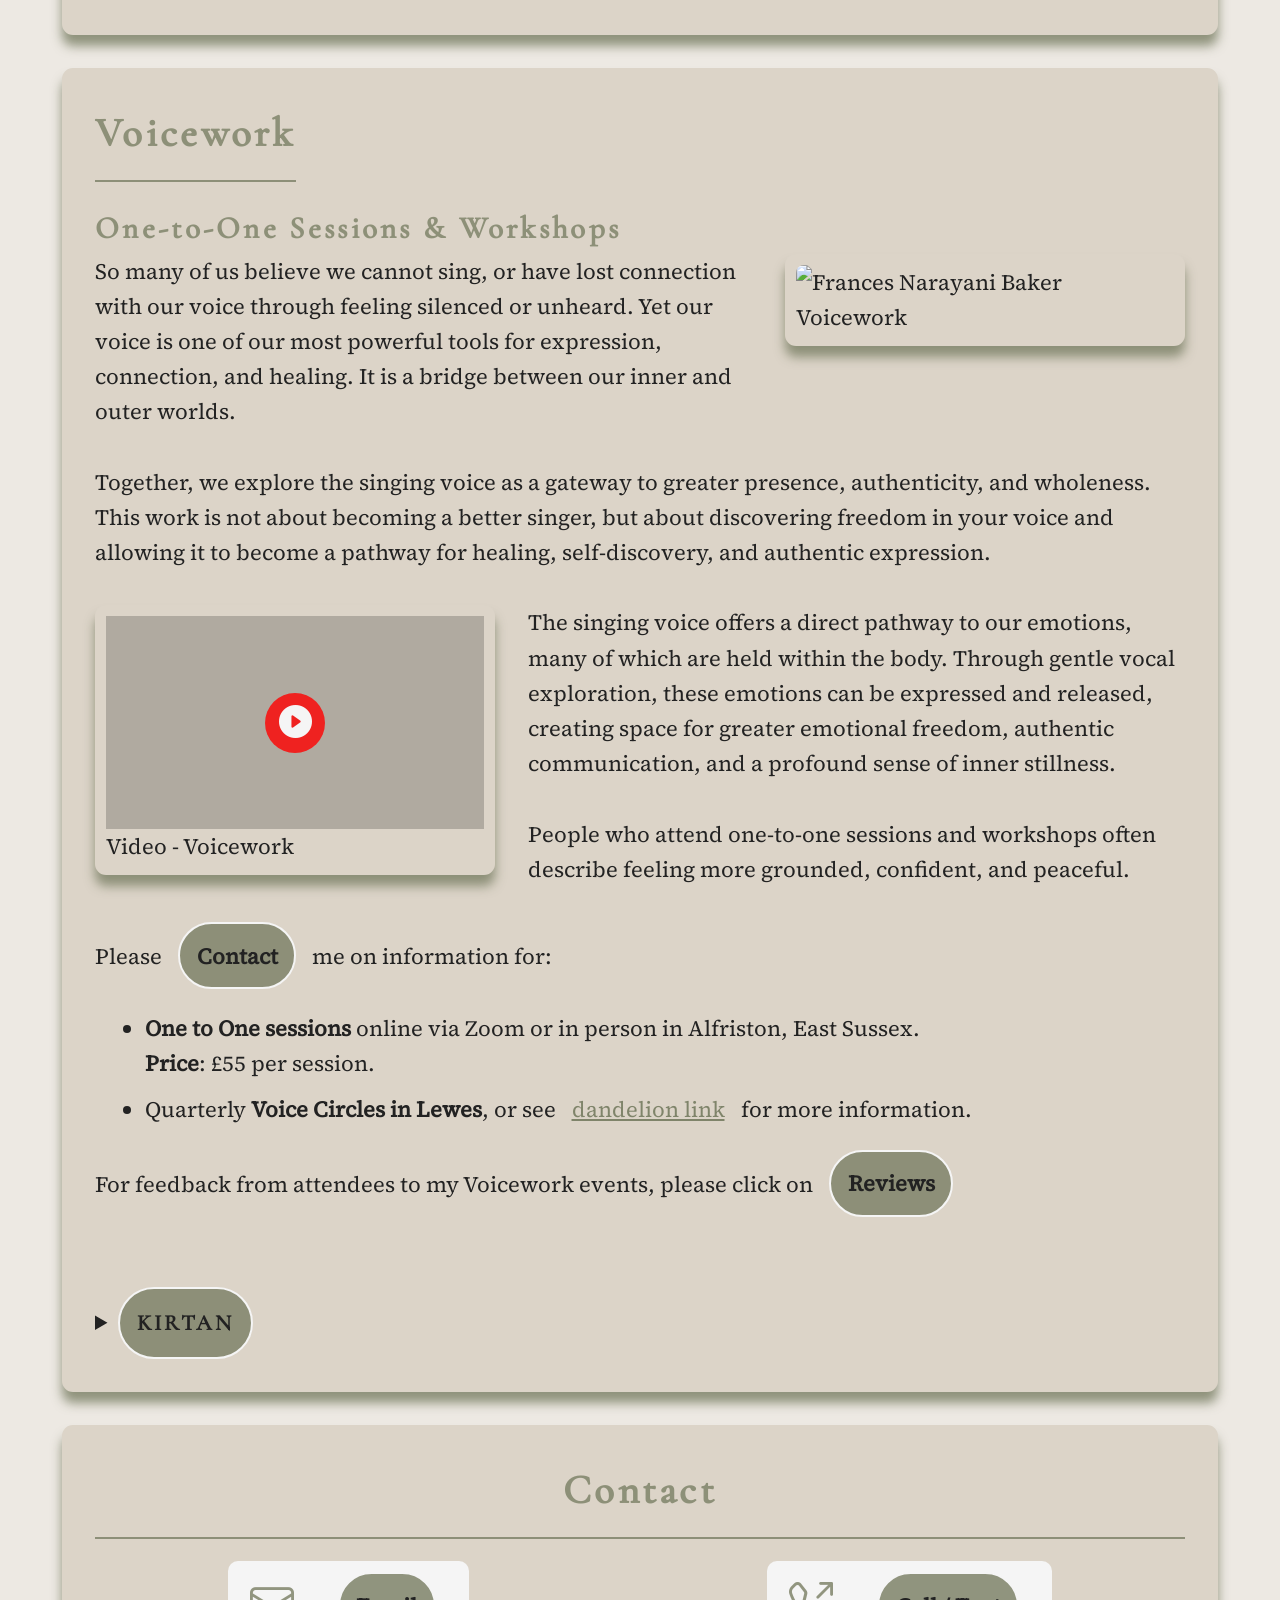
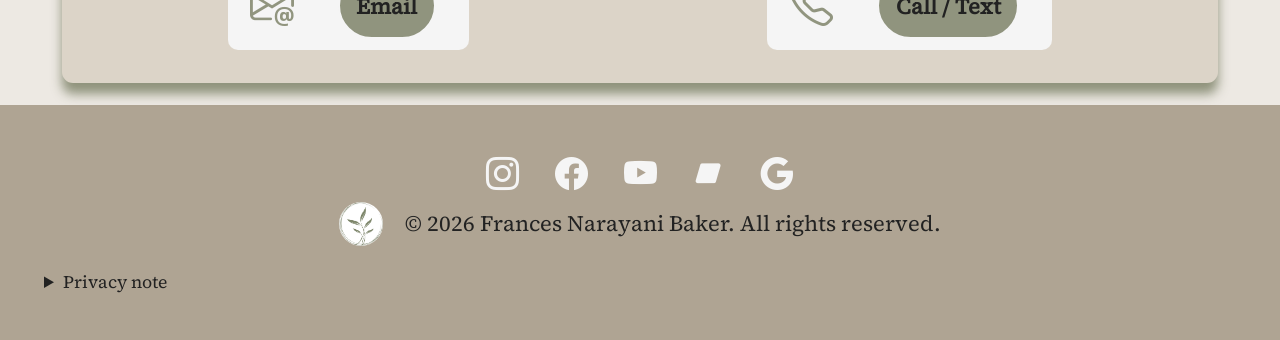
==== commit 629a2839: "contrast tweaks" ====
--- a/index.html
+++ b/index.html
@@ -106,7 +106,7 @@
     <!-- Preload Fonts -->
     <link rel="preload" href="css/fonts/cormorant-garamond-v21-latin-500.woff2" as="font" type="font/woff2" crossorigin>
     <link rel="preload" href="css/fonts/source-serif-4-v14-latin-regular.woff2" as="font" type="font/woff2" crossorigin>
-    <link rel="preload" href="css/fonts/Raleway-Regular.woff2" as="font" type="font/woff2" crossorigin>
+    <!-- <link rel="preload" href="css/fonts/Raleway-Regular.woff2" as="font" type="font/woff2" crossorigin> -->
     <!-- <link rel="preload" href="css/fonts/Forum.woff2" as="font" type="font/woff2" crossorigin> -->
 
     <!-- Include critical font faces inline -->
@@ -132,13 +132,13 @@
         font-display: swap;
         src: url('css/fonts/Raleway-Thin.woff2') format('woff2');
         } */
-        @font-face {
+        /* @font-face {
         font-family: 'Raleway-Regular';
         font-style: normal;
         font-weight: 400;
         font-display: swap;
         src: url('css/fonts/Raleway-Regular.woff2') format('woff2');
-        }
+        } */
         /* @font-face {
           font-family: 'Forum';
           font-style: normal;
@@ -209,7 +209,7 @@
                 <h2>About</h2>
                 <div class="about">
                     <div class="card card-main-image float-left">
-                        <img src="https://sound-spinning-pics.imgix.net/frankie/Frances_Narayani_Baker_11_profile.png?w=800&auto=compress,enhance,format" alt="Frances Narayani Baker Counsellor">
+                        <img src="https://sound-spinning-pics.imgix.net/frankie/Frances_Narayani_Baker_11_profile.png?w=800&auto=compress,enhance,format" alt="Frances Narayani Baker Counsellor" fetchpriority=high>
                     </div>
                     <p>
                     I am a psychotherapeutic counsellor, voice work facilitator, and singer with over 20 years of experience supporting people in both one-to-one and group settings.
@@ -240,9 +240,6 @@
                     <div class="card card-main-image float-right">
                         <img src="https://sound-spinning-pics.imgix.net/frankie/counselling_1.png?w=800&auto=compress,enhance,format" alt="Frances Narayani Baker Counsellor" loading="lazy">
                     </div>
-                    <!-- <div class="card card-main-image float-right">
-                        <img src="https://sound-spinning-pics.imgix.net/frankie/Frances_Narayani_Baker_08_profile.jpg?w=800&auto=compress,enhance,format" alt="Frances Narayani Baker Counsellor" loading="lazy">
-                    </div> -->
                     <p>
                         I am a qualified psychotherapeutic counsellor trained in Transactional Analysis, offering a relational approach that helps people to understand the patterns, beliefs, and ways of relating that shape their lives.
                         <br><br>
@@ -253,7 +250,7 @@
                         I support people experiencing a wide range of difficulties, including anxiety, depression, relationship challenges, bereavement, stress, and low self-esteem, I also work with those seeking personal growth, spiritual development, or a deeper sense of purpose, meaning, and wellbeing.
                         <br><br>
                         <div class="card card-main-image float-left" style="width: 30%;">
-                            <img src="https://sound-spinning-pics.imgix.net/frankie/nabeel hussain Dandelion in the sun.jpg" alt="Dandelion in the sun" loading="lazy">
+                            <img src="https://sound-spinning-pics.imgix.net/frankie/nabeel hussain Dandelion in the sun.jpg?w=800&auto=compress,enhance,format" alt="Dandelion in the sun" loading="lazy">
                         </div>
                     
                         I work with adults on both a short- and long-term basis, offering <strong>online and in-person counselling</strong> from my practice in Alfriston, East Sussex. <br>
--- a/css/main.css
+++ b/css/main.css
@@ -10,12 +10,12 @@
     --text: #222;
     --text-2: #777;
     /* Dummy 1st var value, it gets recomputed via JS code */
-    --navHeight: 0px;
+    --navHeight: 150px;
     /* Page theme */
     --light: whitesmoke;
     --dark: #2c3e50;
     /* --accent: rgba(67, 89, 45, 1); */
-    --accent: rgba(127, 132, 106, .75);
+    --accent: rgba(127, 132, 106, .85);
     --nav-accent: rgba(127, 132, 106, 1);
     --nav-gradDark: rgba(0, 0, 0, 0.9);
     /* --nav-gradLight: rgba(0, 0, 0, 0.7);
@@ -82,14 +82,12 @@
 }
 
 a {
-    /* text-decoration: none; */
     padding: 0.5rem;
     color: var(--nav-accent);
 }
 
 a:hover {
     color: var(--light);
-    /* color: var(--text); */
     background-color: var(--background-dark);
 }
 
@@ -151,11 +149,6 @@
     flex-direction: column;
     line-height: initial;
 }
-
-/* .branding-text h1 {
-    color: var(--accent);
-    font-size: 1.75rem;
-} */
 
 .branding-text:hover h1 {
     color: var(--light);
@@ -333,7 +326,6 @@
     background-color: var(--background-2);
     border-radius: 0.5rem;
     overflow: hidden;
-    /* box-shadow: 0 0.5rem 0.75rem rgba(0,0,0,0.95); */
     box-shadow: 0 0.5rem 0.5rem var(--accent);
     transition: transform 0.3s, box-shadow 0.3s, background-color 0.3s;
 }
@@ -345,21 +337,8 @@
 
 .card:hover {
     transform: scale(1.0075);
-    /* box-shadow: 0 0.5rem 0.75rem rgba(0,0,0,0.7); */
     box-shadow: 0.5rem 0rem 0.5rem var(--accent);
 }
-
-/* .card:hover, 
-.card:focus, 
-.card:active {
-    background-color:var(--background-dark);
-} */
-
-/* .card.about:hover,
-.card.contact:hover {
-    transform: none;
-    background-color:initial;
-} */
 
 .card-content {
     padding: var(--gap);
@@ -391,12 +370,11 @@
 .cta {
     display: inline-block;
     width: max-content;
-    /* background: var(--background-dark); */
     background: var(--accent);
     color: var(--text);
-    padding: 0.7rem 0.7rem;
+    padding: 0.75rem 0.75rem;
     border: 2px solid var(--light);
-    border-radius: 10rem;
+    border-radius: 5rem;
     font-weight: bold;
     font-size: inherit;
     cursor: pointer;
@@ -404,9 +382,7 @@
 }
 
 .cta:hover {
-    /* background: var(--nav-background); */
     background-color: var(--text);
-    /* border: 1px solid var(--light); */
     color: var(--light);
 }
 
@@ -600,31 +576,14 @@
     color: var(--accent);
 }
 
-/* .feature h3 {
-    font-size: 1.4rem;
-    color: var(--accent);
-    padding: 0;
-} */
-
-/* .feature a button {
-    font-weight: normal;
-} */
-
 
 /* Footer */
 .footer {
     text-align: center;
     padding: 2rem;
-    /* background: var(--nav-background); */
     background: var(--background-dark);
-    /* color: var(--light); */
     color: var(--text);
 }
-
-/* .social-links {
-    margin-bottom: 1rem;
-    padding: unset;
-} */
 
 .social-links a {
     color: var(--light);
@@ -769,42 +728,8 @@
 
 
 /* General screens settings */
-@media (min-width: 768px) {
-    .testimonial-grid {
-        grid-template-columns: repeat(2, 1fr);
-    }
-    
-    /* .testimonials, .contact {
-        grid-column: 1 / -1;
-    } */
-
-    /* .testimonials blockquote:nth-of-type(1) {
-        grid-column: 1 / 3;
-    } */
-}
-
 @media (min-width: 1024px) {
-    /* .grid-container {
-        grid-template-columns: repeat(4, 1fr);
-    }
-    
-    .voicework {
-        grid-column: 1 / 4;
-    }
-    
-    .counselling {
-        grid-column: 2 / -1;
-    }
-    
-    .videos {
-        grid-column: 1 / -1;
-    } */
-
     .video-grid {
         grid-template-columns: repeat(2, 1fr);
     }
-
-    /* .music {
-        grid-column: 2 / 4;
-    } */
-}
+}
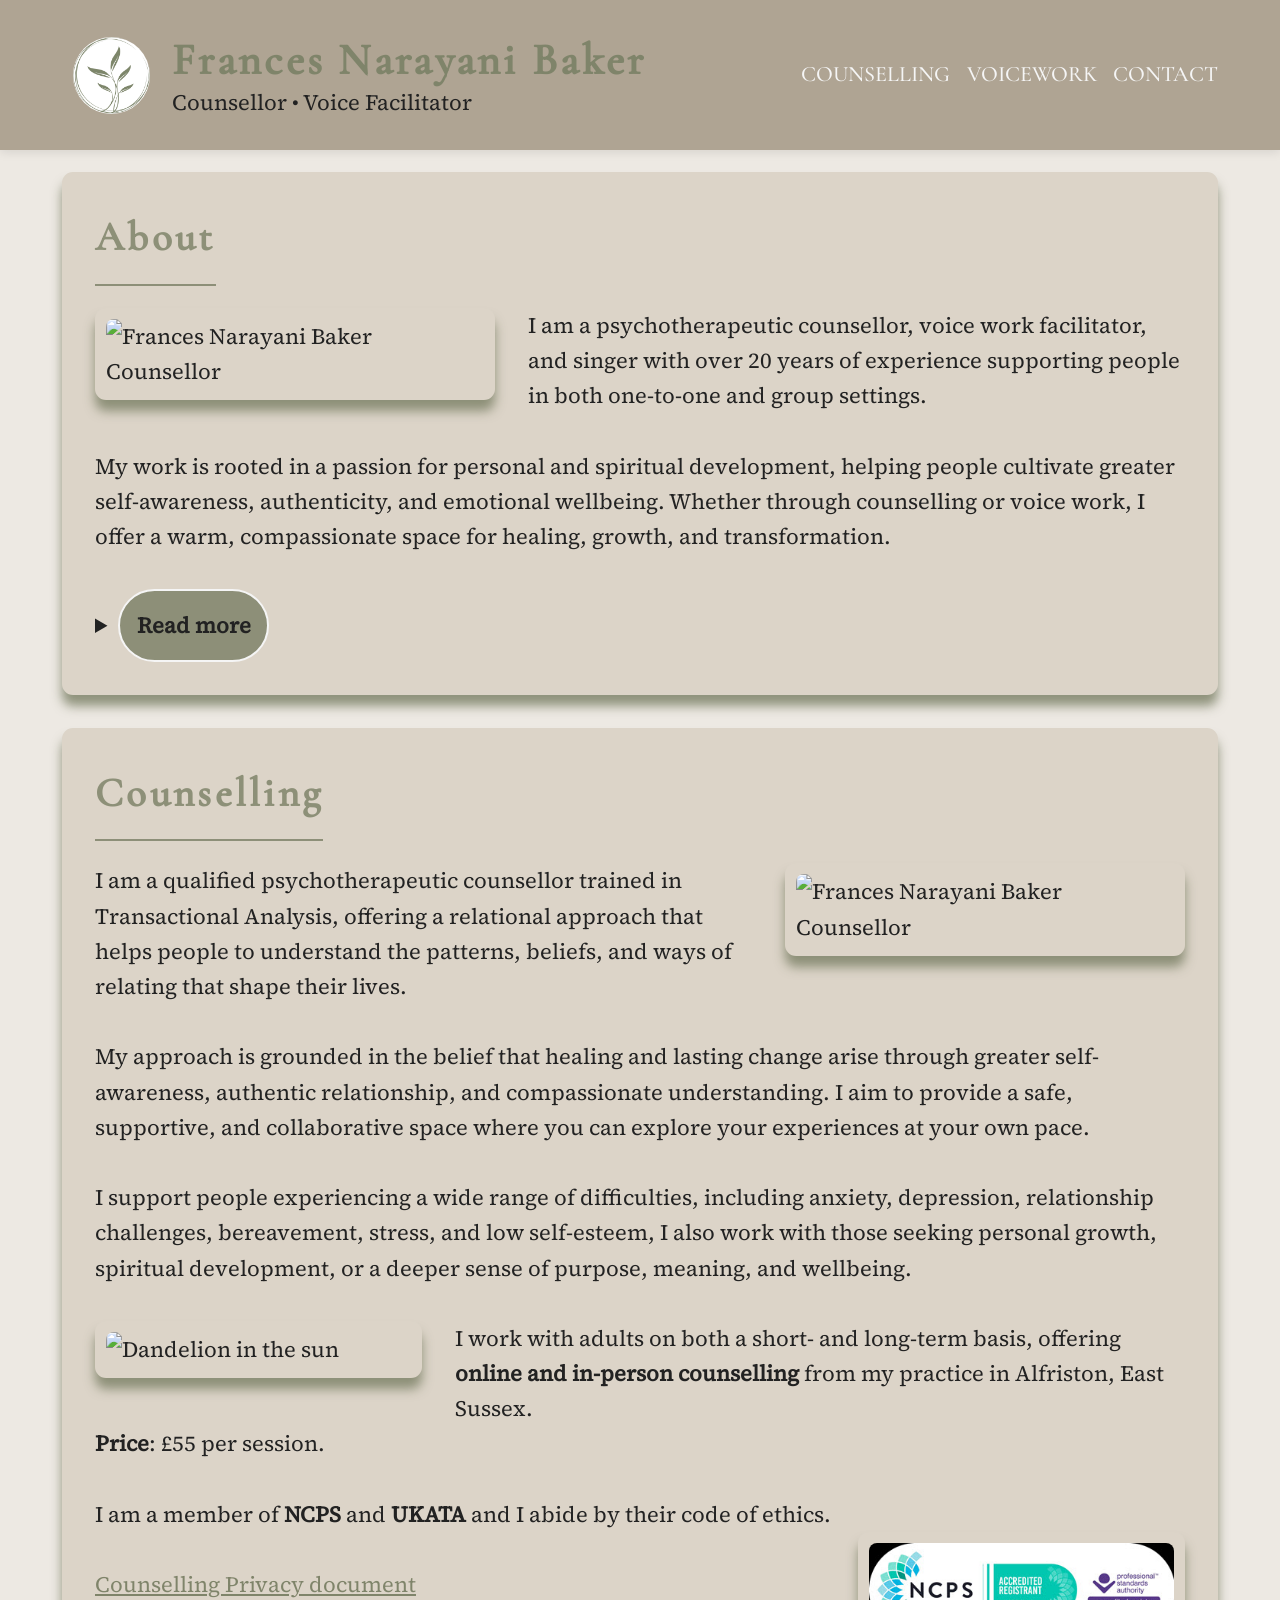
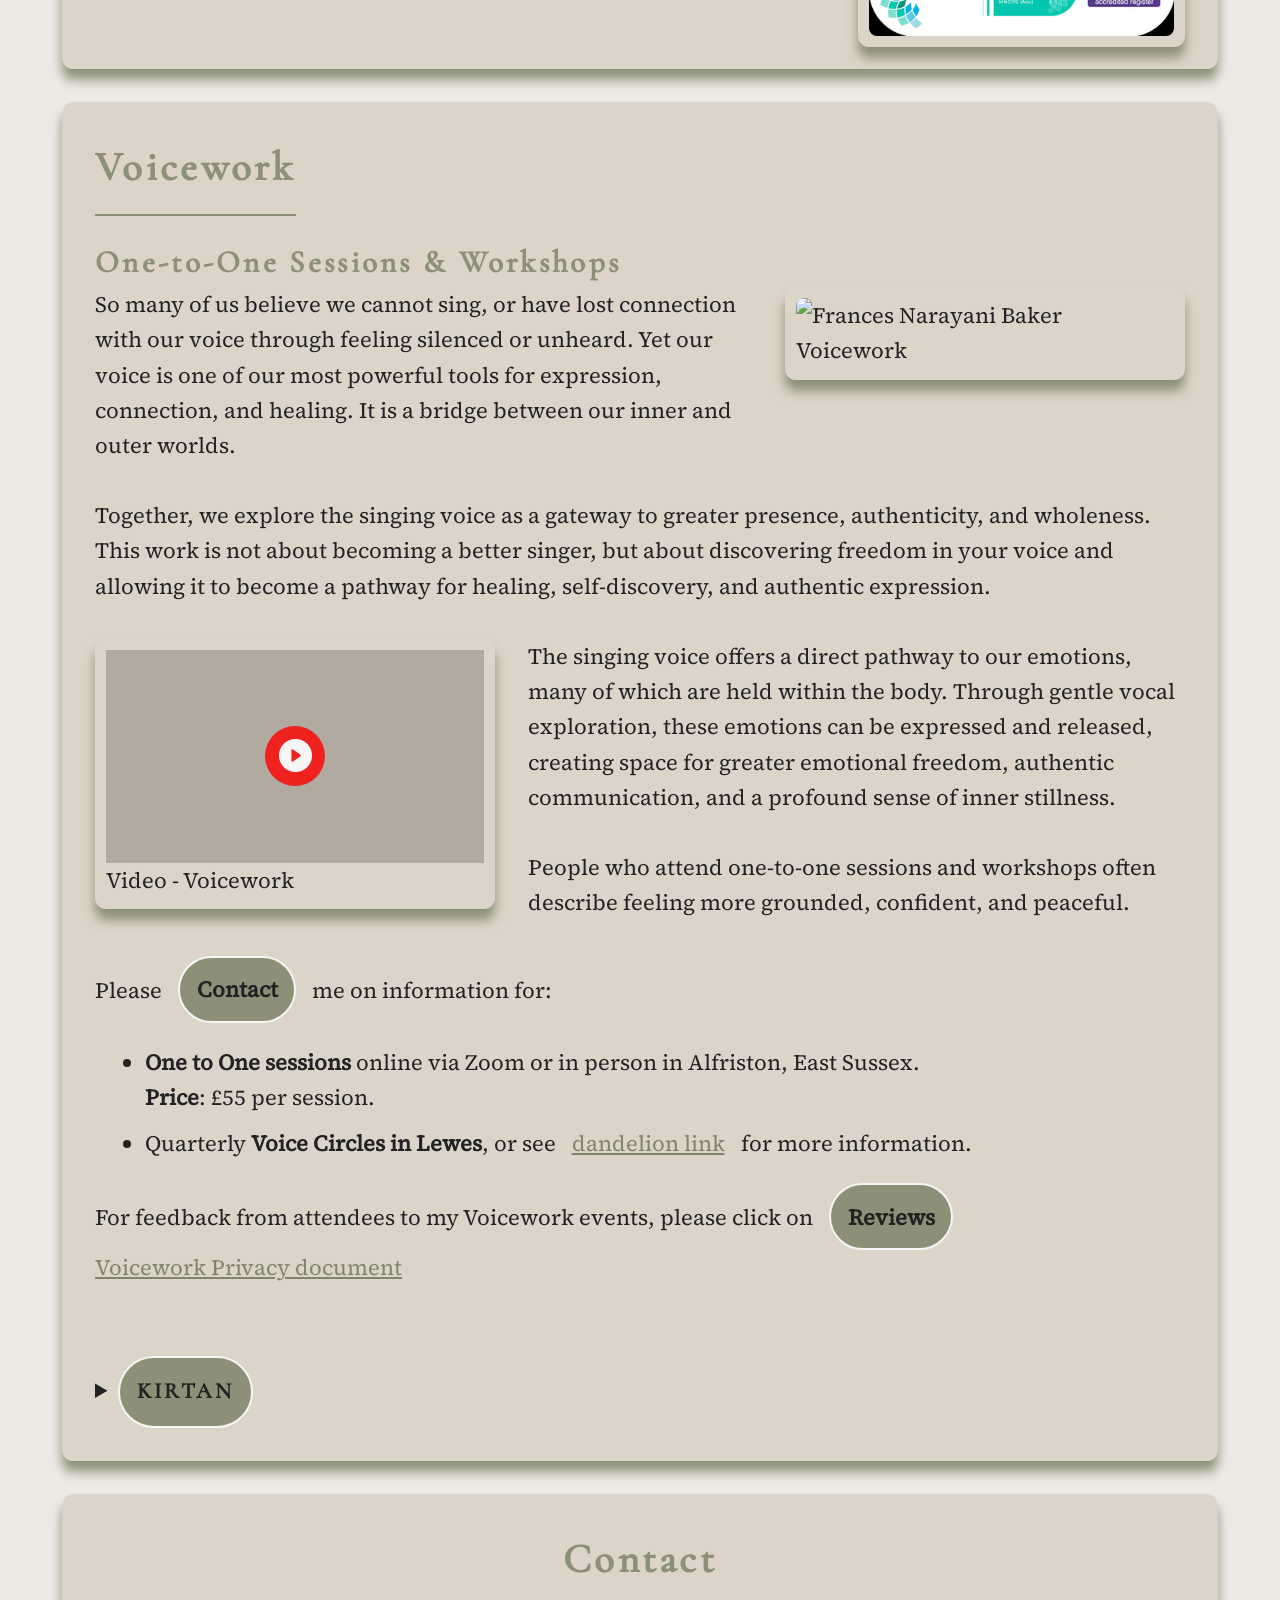
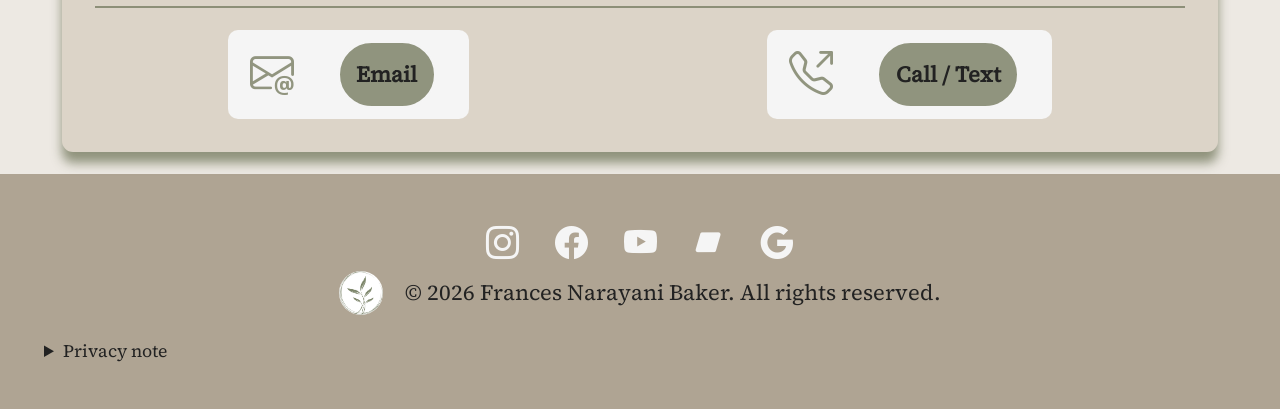
==== commit 2edc148d: "added voicework doc, NCPS logo" ====
--- a/index.html
+++ b/index.html
@@ -256,7 +256,11 @@
                         I work with adults on both a short- and long-term basis, offering <strong>online and in-person counselling</strong> from my practice in Alfriston, East Sussex. <br>
                         <strong>Price</strong>: £55 per session.
                         <br><br>
-                        I am a member of <strong>UKATA</strong> and I abide by their code of ethics.
+                        I am a member of <strong>NCPS</strong> and <strong>UKATA</strong> and I abide by their code of ethics.
+                        <br>
+                        <div class="card card-main-image float-right" style="width: 30%;">
+                            <img src="assets/NCPS_Logo.jpg" alt="NCPS Individual Accredited Registrant Logo" loading="lazy">
+                        </div>
                     </p>
                     <br>
                     <p>
@@ -305,6 +309,9 @@
                             <li>Quarterly <strong> Voice Circles in Lewes</strong>, or see <a href="https://dandelion.events/o/frances-narayani-baker" target="_blank" rel="noopener"> dandelion link</a> for more information.</li>
                         </ul>
                         For feedback from attendees to my Voicework events, please click on <a href="https://dandelion.events/o/frances-narayani-baker/feedback" target="_blank"><button class="cta">Reviews</button></a>
+                    </p>
+                    <p>
+                        <a href="assets/Voicework Privacy Notice.pdf" target="_blank" style="padding-left: 0;">Voicework Privacy document</a>
                     </p>
                     <br>
 
